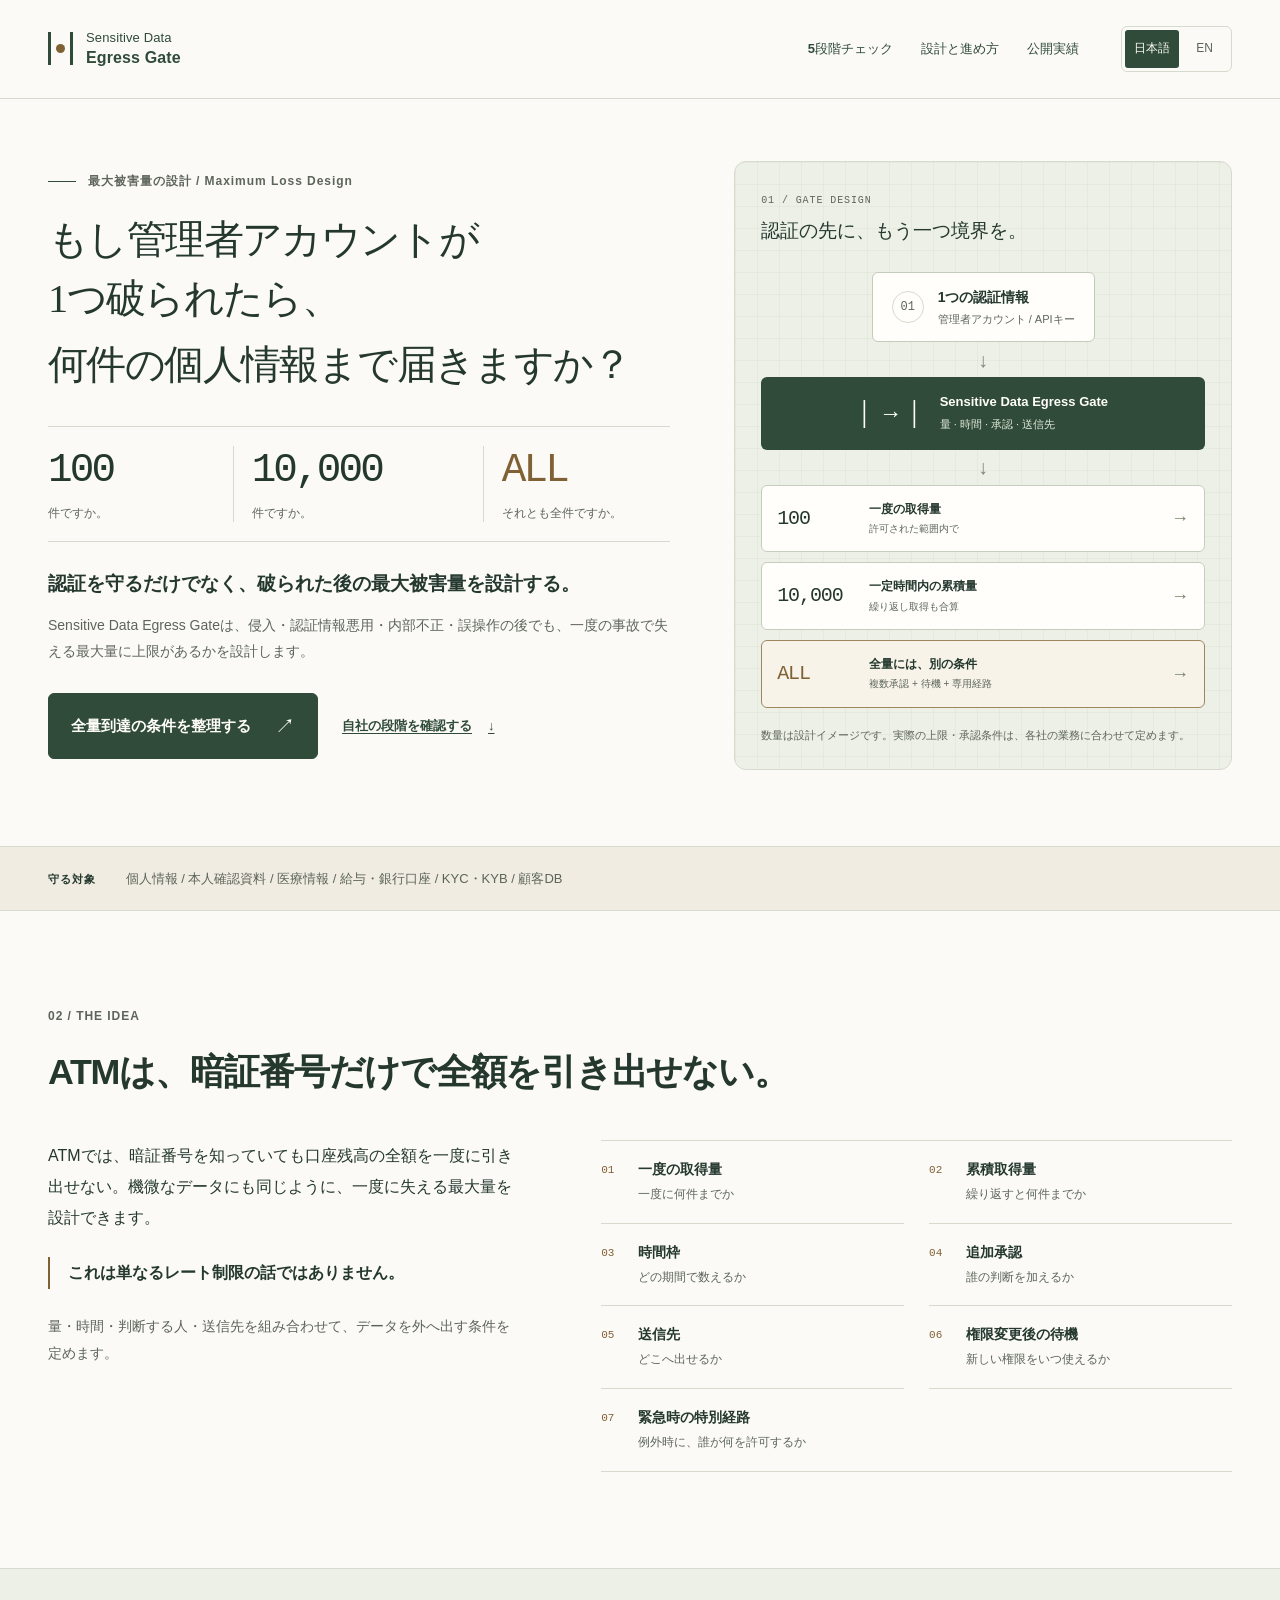
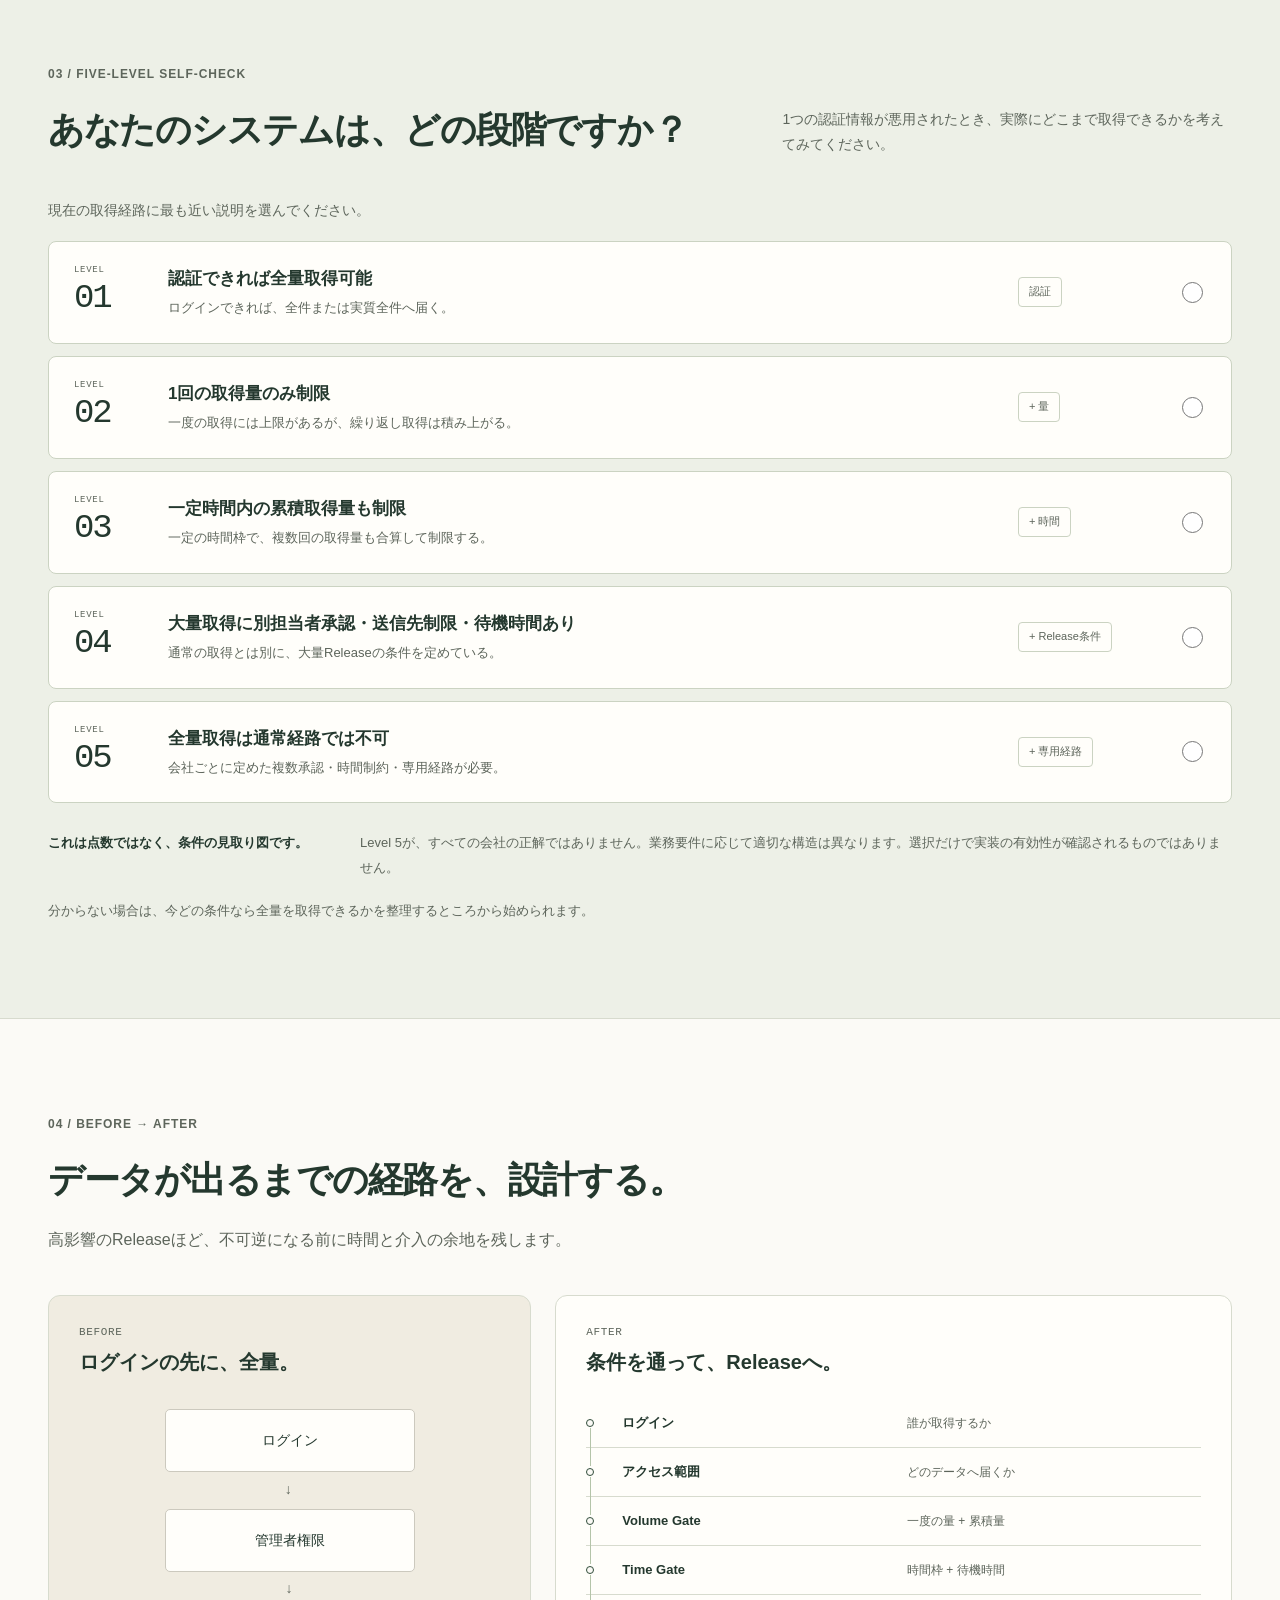
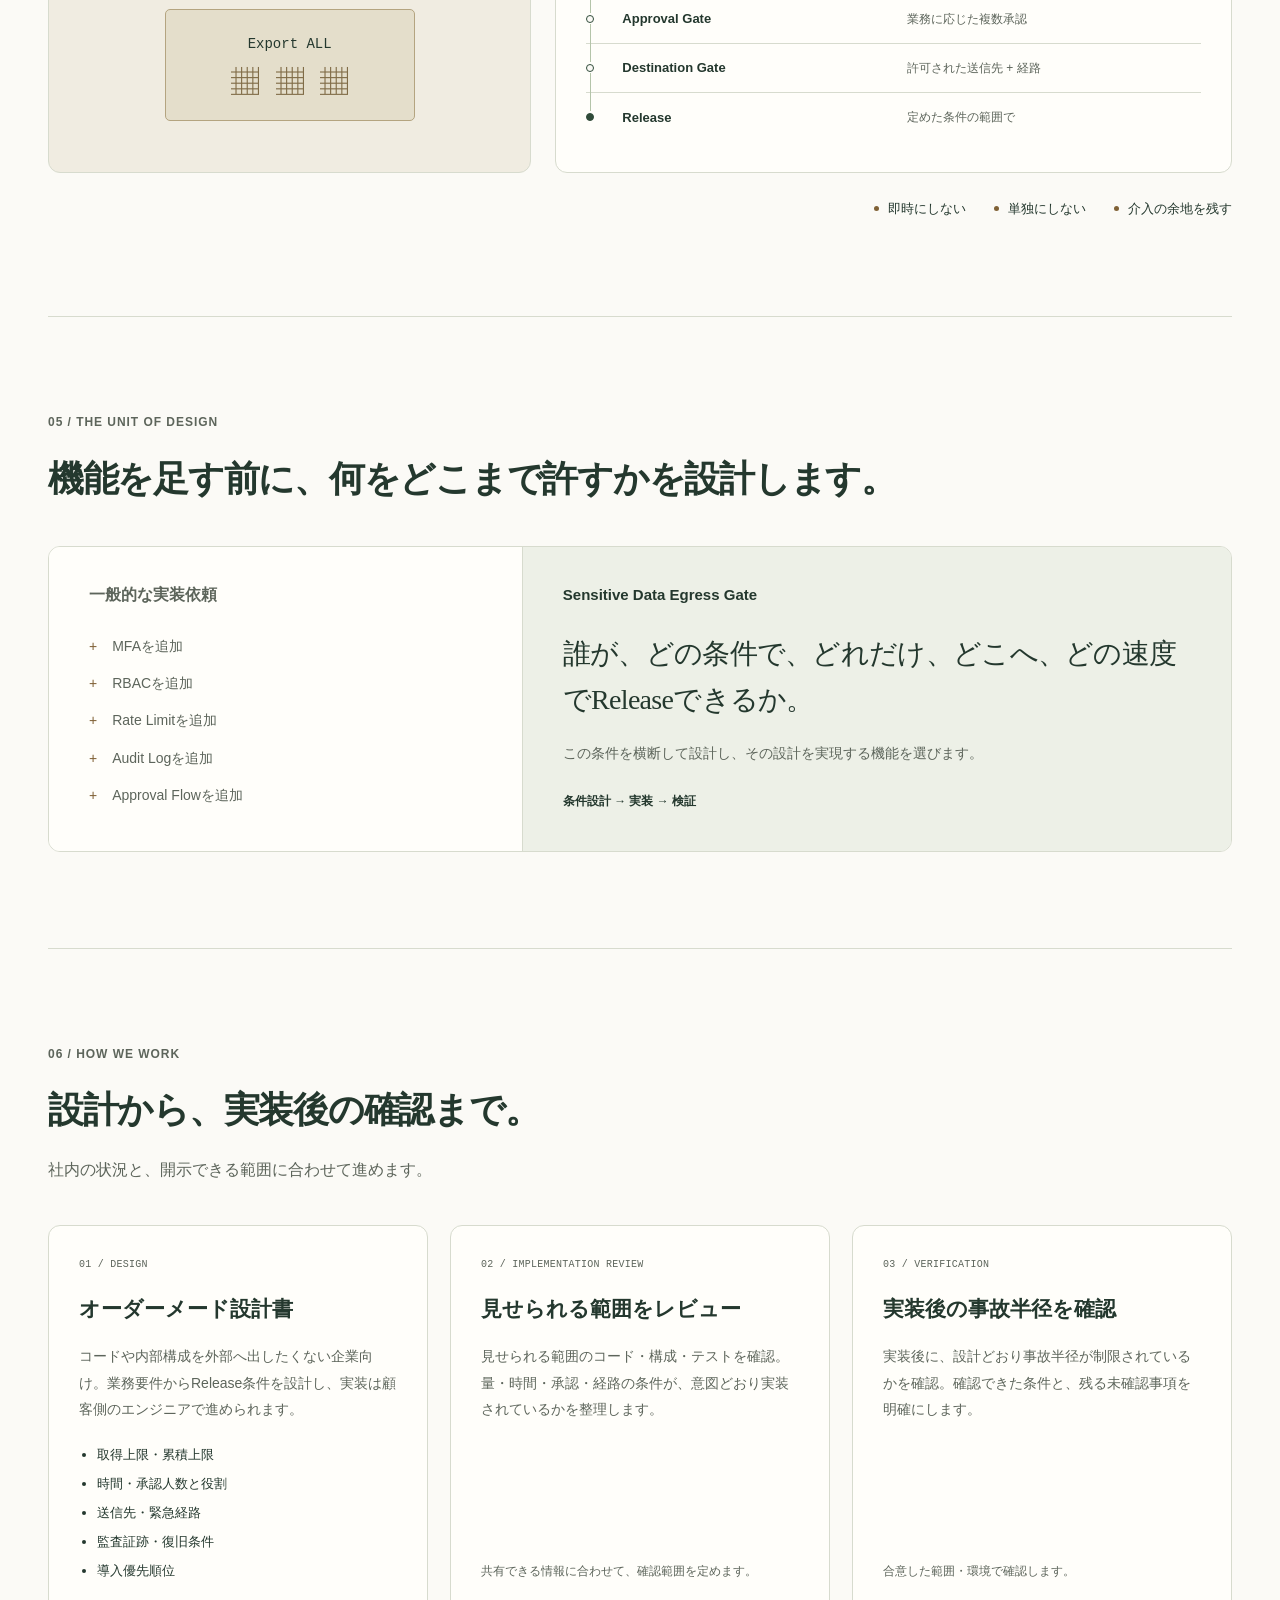
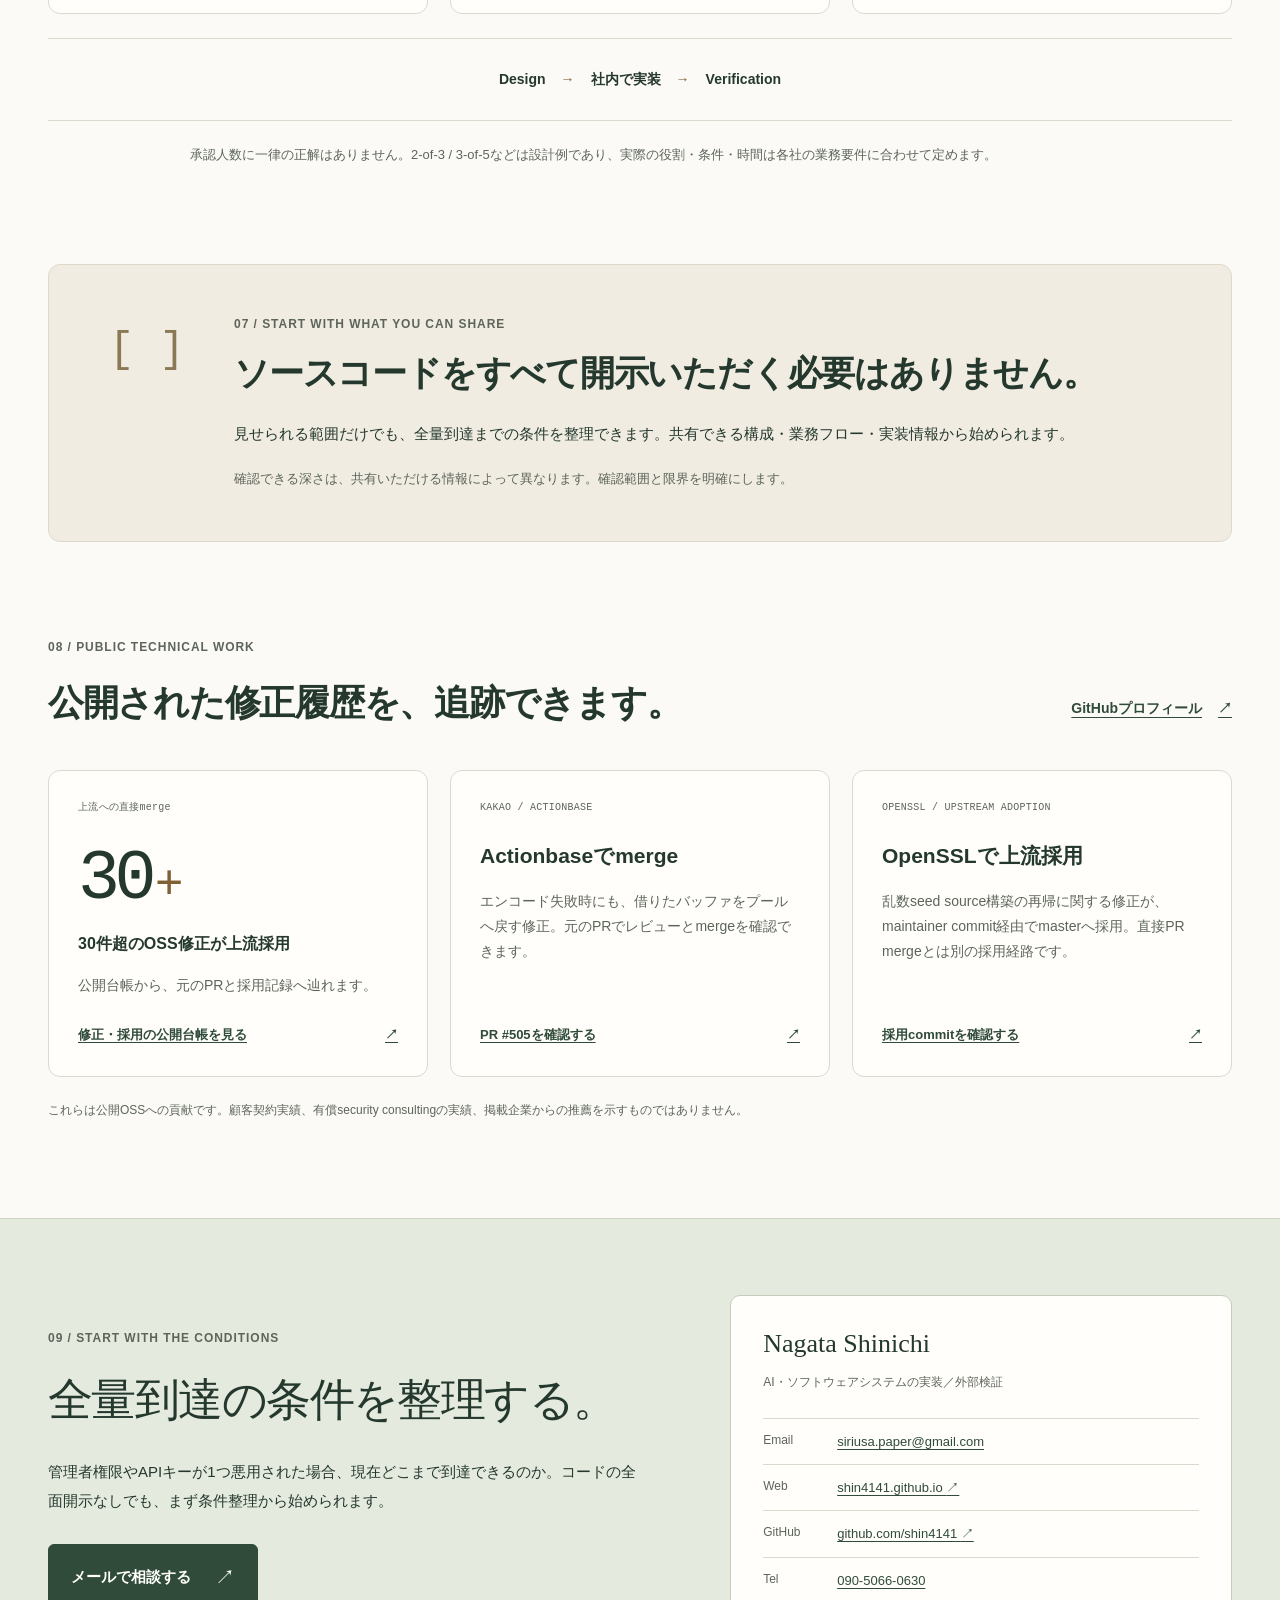
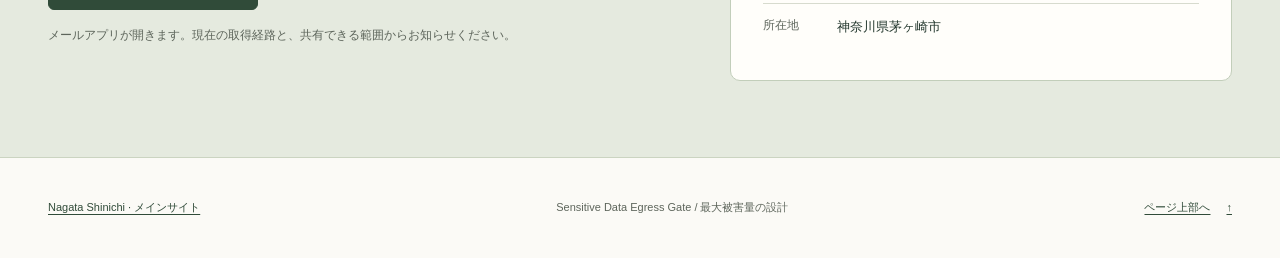
==== sensitive-data-egress-gate/index.html @ 32fc2880 "Add bilingual Sensitive Data Egress Gate page" ====
<!doctype html>
<html lang="ja">
<head>
  <meta charset="utf-8">
  <meta name="viewport" content="width=device-width, initial-scale=1">
  <meta name="color-scheme" content="light">
  <meta name="description" content="1つの認証情報が悪用されたとき、何件の機微データまで到達できるか。認証後の取得量・時間・承認・送信先を設計し、一度の事故で失える最大量を制限します。">
  <meta property="og:title" content="Sensitive Data Egress Gate｜最大被害量を設計する">
  <meta property="og:description" content="認証を守るだけでなく、破られた後の最大被害量を設計する。取得量・時間・承認・送信先から、全量到達の条件を整理します。">
  <meta property="og:type" content="website">
  <link rel="icon" href="data:,">
  <link rel="stylesheet" href="./styles.css">
  <script src="./app.js" defer></script>
  <title>Sensitive Data Egress Gate｜最大被害量を設計する</title>
</head>
<body>
  <a class="skip-link" href="#main" data-en="Skip to content">本文へ移動</a>
  <header class="site-header">
    <div class="container header-inner">
      <a class="brand" href="#main" aria-label="Sensitive Data Egress Gate">
        <span class="brand-mark" aria-hidden="true"><i></i><i></i><i></i></span>
        <span>Sensitive Data<br><strong>Egress Gate</strong></span>
      </a>
      <nav class="main-nav" aria-label="ページ内ナビゲーション" data-en-aria-label="On this page">
        <a href="#self-check" data-en="Self-check">5段階チェック</a>
        <a href="#design" data-en="Design">設計と進め方</a>
        <a href="#proof" data-en="Public work">公開実績</a>
      </nav>
      <div class="language-switch" role="group" aria-label="表示言語" data-en-aria-label="Page language" hidden>
        <button type="button" data-language="ja" lang="ja" aria-pressed="true">日本語</button>
        <button type="button" data-language="en" lang="en" aria-pressed="false">EN</button>
      </div>
    </div>
  </header>

  <main id="main">
    <section class="hero container" aria-labelledby="hero-title">
      <div class="hero-copy">
        <p class="eyebrow"><span class="small-rule" aria-hidden="true"></span><span data-en="MAXIMUM LOSS DESIGN">最大被害量の設計 / Maximum Loss Design</span></p>
        <h1 id="hero-title"><span><span data-en="If one administrator credential ">もし管理者アカウントが</span><span class="keep-phrase" data-en="were compromised,">1つ破られたら、</span></span><span class="hero-question"><span data-en="how much sensitive data ">何件の個人情報まで</span><span class="keep-phrase" data-en="could it reach?">届きますか？</span></span></h1>
        <div class="volume-question" role="group" aria-label="100件、1万件、それとも全件？" data-en-aria-label="100 records, 10,000, or effectively all of them?">
          <div><strong>100</strong><span data-en="records?">件ですか。</span></div>
          <div><strong>10,000</strong><span data-en="records?">件ですか。</span></div>
          <div class="all-volume"><strong>ALL</strong><span data-en="Effectively all?">それとも全件ですか。</span></div>
        </div>
        <p class="hero-value" data-en="Protect credentials. Design the maximum loss if access is abused.">認証を守るだけでなく、破られた後の最大被害量を設計する。</p>
        <p class="hero-description" data-en="Sensitive Data Egress Gate designs limits on how much sensitive data one incident can expose—even after intrusion, credential misuse, insider abuse, or an operational mistake.">Sensitive Data Egress Gateは、侵入・認証情報悪用・内部不正・誤操作の後でも、一度の事故で失える最大量に上限があるかを設計します。</p>
        <div class="hero-actions">
          <a class="button primary" href="#contact"><span data-en="Map full-data access conditions">全量到達の条件を整理する</span><span aria-hidden="true">↗</span></a>
          <a class="text-link" href="#self-check"><span data-en="Find your current level">自社の段階を確認する</span><span aria-hidden="true">↓</span></a>
        </div>
      </div>

      <figure class="gate-figure">
        <figcaption><span class="figure-index">01 / GATE DESIGN</span><strong data-en="A boundary beyond authentication.">認証の先に、もう一つ境界を。</strong></figcaption>
        <div class="diagram-source"><span class="node-icon" aria-hidden="true">01</span><div><strong data-en="One credential">1つの認証情報</strong><span data-en="Administrator / API key">管理者アカウント / APIキー</span></div></div>
        <div class="diagram-connector" aria-hidden="true"><span>↓</span></div>
        <div class="gate-node"><span class="gate-symbol" aria-hidden="true">│ → │</span><div><strong>Sensitive Data Egress Gate</strong><span data-en="Volume · Time · Approval · Destination">量 · 時間 · 承認 · 送信先</span></div></div>
        <div class="diagram-connector" aria-hidden="true"><span>↓</span></div>
        <ul class="release-routes">
          <li><span class="route-volume">100</span><div><strong data-en="Per request">一度の取得量</strong><span data-en="Within a defined access scope">許可された範囲内で</span></div><span class="route-mark" aria-hidden="true">→</span></li>
          <li><span class="route-volume">10,000</span><div><strong data-en="Over a time window">一定時間内の累積量</strong><span data-en="Repeated requests count, too">繰り返し取得も合算</span></div><span class="route-mark" aria-hidden="true">→</span></li>
          <li class="full-route"><span class="route-volume">ALL</span><div><strong data-en="Separate release conditions">全量には、別の条件</strong><span data-en="Additional approvals + delay + dedicated route">複数承認 + 待機 + 専用経路</span></div><span class="route-mark" aria-hidden="true">→</span></li>
        </ul>
        <p class="diagram-note" data-en="Illustrative volumes, not recommended thresholds. The conditions are designed around your operations.">数量は設計イメージです。実際の上限・承認条件は、各社の業務に合わせて定めます。</p>
      </figure>
    </section>

    <div class="scope-strip">
      <div class="container"><span class="scope-label" data-en="THE DATA AT STAKE">守る対象</span><p data-en="Personal information / ID documents / Medical records / Payroll / Bank details / KYC & KYB / Customer databases">個人情報 / 本人確認資料 / 医療情報 / 給与・銀行口座 / KYC・KYB / 顧客DB</p></div>
    </div>

    <section class="section container analogy-section" aria-labelledby="analogy-title">
      <div class="section-heading">
        <p class="eyebrow">02 / THE IDEA</p>
        <h2 id="analogy-title" data-en="An ATM puts a boundary beyond the PIN.">ATMは、暗証番号だけで全額を引き出せない。</h2>
      </div>
      <div class="analogy-grid">
        <div class="analogy-copy">
          <p data-en="Knowing the PIN does not mean an ATM will let you withdraw the entire account balance at once. Sensitive data can have a similar boundary: a designed limit on how much one incident can expose.">ATMでは、暗証番号を知っていても口座残高の全額を一度に引き出せない。機微なデータにも同じように、一度に失える最大量を設計できます。</p>
          <p class="keyline" data-en="This goes beyond rate limiting.">これは単なるレート制限の話ではありません。</p>
          <p class="muted" data-en="Volume, time, decision-makers, and destinations work together to define the conditions for release.">量・時間・判断する人・送信先を組み合わせて、データを外へ出す条件を定めます。</p>
        </div>
        <div class="design-variables">
          <div><span class="variable-number">01</span><strong data-en="Per-request volume">一度の取得量</strong><span data-en="How many at once?">一度に何件までか</span></div>
          <div><span class="variable-number">02</span><strong data-en="Cumulative volume">累積取得量</strong><span data-en="How many in total?">繰り返すと何件までか</span></div>
          <div><span class="variable-number">03</span><strong data-en="Time window">時間枠</strong><span data-en="Over what period?">どの期間で数えるか</span></div>
          <div><span class="variable-number">04</span><strong data-en="Additional approval">追加承認</strong><span data-en="Who else must agree?">誰の判断を加えるか</span></div>
          <div><span class="variable-number">05</span><strong data-en="Destination">送信先</strong><span data-en="Where may it go?">どこへ出せるか</span></div>
          <div><span class="variable-number">06</span><strong data-en="Privilege-change delay">権限変更後の待機</strong><span data-en="When may new rights be used?">新しい権限をいつ使えるか</span></div>
          <div class="emergency-variable"><span class="variable-number">07</span><strong data-en="Emergency path">緊急時の特別経路</strong><span data-en="What happens under exceptional conditions?">例外時に、誰が何を許可するか</span></div>
        </div>
      </div>
    </section>

    <section class="check-section" id="self-check" aria-labelledby="check-title">
      <div class="container section">
        <div class="section-heading check-heading">
          <div><p class="eyebrow">03 / FIVE-LEVEL SELF-CHECK</p><h2 id="check-title" data-en="Where does your system draw the line?">あなたのシステムは、どの段階ですか？</h2></div>
          <p data-en="Start with one question: what could a single abused credential actually reach?">1つの認証情報が悪用されたとき、実際にどこまで取得できるかを考えてみてください。</p>
        </div>
        <fieldset class="level-options">
          <legend data-en="Choose the description closest to your current extraction path.">現在の取得経路に最も近い説明を選んでください。</legend>
          <label class="level-card">
            <span class="level-number"><span>LEVEL</span><strong>01</strong></span>
            <span class="level-content"><strong data-en="Authentication grants full or near-full access">認証できれば全量取得可能</strong><span data-en="A successful login is enough to reach all, or effectively all, sensitive records.">ログインできれば、全件または実質全件へ届く。</span></span>
            <span class="level-boundary" data-en="Authentication">認証</span>
            <input type="radio" name="egress-level" value="1">
          </label>
          <label class="level-card">
            <span class="level-number"><span>LEVEL</span><strong>02</strong></span>
            <span class="level-content"><strong data-en="Per-request volume is limited">1回の取得量のみ制限</strong><span data-en="Each request has a cap, but repeated requests can still accumulate.">一度の取得には上限があるが、繰り返し取得は積み上がる。</span></span>
            <span class="level-boundary" data-en="+ Volume">+ 量</span>
            <input type="radio" name="egress-level" value="2">
          </label>
          <label class="level-card">
            <span class="level-number"><span>LEVEL</span><strong>03</strong></span>
            <span class="level-content"><strong data-en="Cumulative extraction is limited over time">一定時間内の累積取得量も制限</strong><span data-en="Repeated extraction is counted against a total limit over a defined time window.">一定の時間枠で、複数回の取得量も合算して制限する。</span></span>
            <span class="level-boundary" data-en="+ Time">+ 時間</span>
            <input type="radio" name="egress-level" value="3">
          </label>
          <label class="level-card">
            <span class="level-number"><span>LEVEL</span><strong>04</strong></span>
            <span class="level-content"><strong data-en="Large exports require additional approval, destination controls, or delay">大量取得に別担当者承認・送信先制限・待機時間あり</strong><span data-en="High-volume release has extra conditions beyond ordinary access.">通常の取得とは別に、大量Releaseの条件を定めている。</span></span>
            <span class="level-boundary" data-en="+ Release conditions">+ Release条件</span>
            <input type="radio" name="egress-level" value="4">
          </label>
          <label class="level-card">
            <span class="level-number"><span>LEVEL</span><strong>05</strong></span>
            <span class="level-content"><strong data-en="Full extraction is unavailable through the normal path">全量取得は通常経路では不可</strong><span data-en="Full extraction requires organization-specific multi-party approval, time constraints, and a dedicated route.">会社ごとに定めた複数承認・時間制約・専用経路が必要。</span></span>
            <span class="level-boundary" data-en="+ Dedicated route">+ 専用経路</span>
            <input type="radio" name="egress-level" value="5">
          </label>
        </fieldset>
        <aside class="check-result" id="check-result" aria-live="polite" aria-atomic="true" hidden>
          <div><p class="eyebrow" id="result-level"></p><h3 id="result-title"></h3><p id="result-question"></p></div>
          <a class="text-link" href="#contact"><span data-en="Discuss these conditions">この条件を相談する</span><span aria-hidden="true">↗</span></a>
        </aside>
        <p class="check-note"><strong data-en="A map of conditions, not a score.">これは点数ではなく、条件の見取り図です。</strong><span data-en="Level 5 is not the right answer for every organization. The appropriate structure depends on your operations. Selection alone does not verify your actual controls.">Level 5が、すべての会社の正解ではありません。業務要件に応じて適切な構造は異なります。選択だけで実装の有効性が確認されるものではありません。</span></p>
        <p class="muted uncertainty-note" data-en="Not sure? Start by documenting the conditions under which full extraction is currently possible.">分からない場合は、今どの条件なら全量を取得できるかを整理するところから始められます。</p>
        <noscript><p class="muted">JavaScriptが無効でも、5段階の説明と相談先はご覧いただけます。</p></noscript>
      </div>
    </section>

    <section class="section container" aria-labelledby="before-after-title">
      <div class="section-heading"><p class="eyebrow">04 / BEFORE → AFTER</p><h2 id="before-after-title" data-en="Design the path before data leaves.">データが出るまでの経路を、設計する。</h2><p data-en="Leave time and room to intervene before a high-impact release becomes irreversible.">高影響のReleaseほど、不可逆になる前に時間と介入の余地を残します。</p></div>
      <div class="flow-comparison">
        <figure class="flow-before"><figcaption><span>BEFORE</span><strong data-en="One login. All the data.">ログインの先に、全量。</strong></figcaption>
          <ol class="before-steps"><li><span data-en="Login">ログイン</span></li><li><span data-en="Admin privilege">管理者権限</span></li><li class="export-all"><span>Export ALL</span><span class="all-blocks" aria-hidden="true">▦ ▦ ▦</span></li></ol>
        </figure>
        <figure class="flow-after"><figcaption><span>AFTER</span><strong data-en="Release through defined gates.">条件を通って、Releaseへ。</strong></figcaption>
          <ol class="after-steps"><li><span class="flow-dot" aria-hidden="true"></span><strong data-en="Login">ログイン</strong><span data-en="Who is requesting access?">誰が取得するか</span></li><li><span class="flow-dot" aria-hidden="true"></span><strong data-en="Access scope">アクセス範囲</strong><span data-en="Which data may be reached?">どのデータへ届くか</span></li><li><span class="flow-dot" aria-hidden="true"></span><strong>Volume Gate</strong><span data-en="Per-request + cumulative volume">一度の量 + 累積量</span></li><li><span class="flow-dot" aria-hidden="true"></span><strong>Time Gate</strong><span data-en="Time windows + delays">時間枠 + 待機時間</span></li><li><span class="flow-dot" aria-hidden="true"></span><strong>Approval Gate</strong><span data-en="Organization-specific approval">業務に応じた複数承認</span></li><li><span class="flow-dot" aria-hidden="true"></span><strong>Destination Gate</strong><span data-en="Approved destinations + routes">許可された送信先 + 経路</span></li><li class="release-step"><span class="flow-dot" aria-hidden="true"></span><strong>Release</strong><span data-en="Only within the defined conditions">定めた条件の範囲で</span></li></ol>
        </figure>
      </div>
      <div class="intervention-principles"><span data-en="Time before release">即時にしない</span><span data-en="More than one decision-maker">単独にしない</span><span data-en="Room to intervene">介入の余地を残す</span></div>
    </section>

    <section class="section container difference-section" aria-labelledby="difference-title">
      <div class="section-heading"><p class="eyebrow">05 / THE UNIT OF DESIGN</p><h2 id="difference-title" data-en="Before adding controls, define what may leave.">機能を足す前に、何をどこまで許すかを設計します。</h2></div>
      <div class="difference-grid">
        <div class="feature-request"><h3 data-en="A request for individual features">一般的な実装依頼</h3><ul><li data-en="Add MFA">MFAを追加</li><li data-en="Add RBAC">RBACを追加</li><li data-en="Add rate limits">Rate Limitを追加</li><li data-en="Add audit logs">Audit Logを追加</li><li data-en="Add an approval flow">Approval Flowを追加</li></ul></div>
        <div class="cross-cutting-design"><h3>Sensitive Data Egress Gate</h3><p class="design-statement" data-en="Who may release what, how much, under which conditions, to where, and how quickly?">誰が、どの条件で、どれだけ、どこへ、どの速度でReleaseできるか。</p><p data-en="Design these conditions together, then choose the controls that implement them.">この条件を横断して設計し、その設計を実現する機能を選びます。</p><span class="design-tag" data-en="Conditions → Controls → Verification">条件設計 → 実装 → 検証</span></div>
      </div>
    </section>

    <section class="section container" id="design" aria-labelledby="engagement-title">
      <div class="section-heading"><p class="eyebrow">06 / HOW WE WORK</p><h2 id="engagement-title" data-en="Design. Review. Verify.">設計から、実装後の確認まで。</h2><p data-en="Start at the point that fits your team and the information you can share.">社内の状況と、開示できる範囲に合わせて進めます。</p></div>
      <div class="engagement-grid">
        <article class="engagement-card"><span class="card-index">01 / DESIGN</span><h3 data-en="A design for your operations">オーダーメード設計書</h3><p data-en="For organizations that prefer to keep code and internal systems in-house. Define release conditions from your business requirements; your own engineers can implement them.">コードや内部構成を外部へ出したくない企業向け。業務要件からRelease条件を設計し、実装は顧客側のエンジニアで進められます。</p><ul><li data-en="Per-request and cumulative limits">取得上限・累積上限</li><li data-en="Time constraints and approval roles">時間・承認人数と役割</li><li data-en="Destinations and emergency routes">送信先・緊急経路</li><li data-en="Audit trails and recovery conditions">監査証跡・復旧条件</li><li data-en="Implementation priorities">導入優先順位</li></ul></article>
        <article class="engagement-card"><span class="card-index">02 / IMPLEMENTATION REVIEW</span><h3 data-en="Review what you can share">見せられる範囲をレビュー</h3><p data-en="Review the code, architecture, and tests you are able to share. Compare the implementation with the intended volume, time, approval, and routing boundaries.">見せられる範囲のコード・構成・テストを確認。量・時間・承認・経路の条件が、意図どおり実装されているかを整理します。</p><p class="card-footnote" data-en="Review scope is agreed around the material available.">共有できる情報に合わせて、確認範囲を定めます。</p></article>
        <article class="engagement-card"><span class="card-index">03 / VERIFICATION</span><h3 data-en="Check the implemented limits">実装後の事故半径を確認</h3><p data-en="After implementation, check whether the agreed conditions limit the blast radius as designed. Make verified conditions and remaining unknowns explicit.">実装後に、設計どおり事故半径が制限されているかを確認。確認できた条件と、残る未確認事項を明確にします。</p><p class="card-footnote" data-en="Verification is bounded by the agreed scope and environment.">合意した範囲・環境で確認します。</p></article>
      </div>
      <ol class="engagement-path" aria-label="進め方の例" data-en-aria-label="An example engagement path"><li>Design</li><li data-en="Internal Implementation">社内で実装</li><li>Verification</li></ol>
      <p class="approval-note" data-en="There is no universal approval count. A 2-of-3 or 3-of-5 rule may be appropriate in some workflows; the actual roles, thresholds, and timing are designed for your organization.">承認人数に一律の正解はありません。2-of-3 / 3-of-5などは設計例であり、実際の役割・条件・時間は各社の業務要件に合わせて定めます。</p>
    </section>

    <section class="disclosure-section container" aria-labelledby="disclosure-title">
      <div class="disclosure-marker" aria-hidden="true">[ ]</div>
      <div><p class="eyebrow">07 / START WITH WHAT YOU CAN SHARE</p><h2 id="disclosure-title" data-en="You do not need to disclose your entire source code.">ソースコードをすべて開示いただく必要はありません。</h2><p data-en="We can map the conditions for full-data access using only the architecture, workflow, and implementation details your organization is able to share.">見せられる範囲だけでも、全量到達までの条件を整理できます。共有できる構成・業務フロー・実装情報から始められます。</p><p class="muted" data-en="The depth of verification depends on the information available. We make the limits of any review explicit.">確認できる深さは、共有いただける情報によって異なります。確認範囲と限界を明確にします。</p></div>
    </section>

    <section class="section container proof-section" id="proof" aria-labelledby="proof-title">
      <div class="section-heading proof-heading"><div><p class="eyebrow">08 / PUBLIC TECHNICAL WORK</p><h2 id="proof-title" data-en="A public trail of technical work.">公開された修正履歴を、追跡できます。</h2></div><a class="text-link" href="https://github.com/shin4141"><span data-en="GitHub profile">GitHubプロフィール</span><span aria-hidden="true">↗</span></a></div>
      <div class="proof-grid">
        <article class="proof-card portfolio-proof"><span class="proof-type" data-en="DIRECT UPSTREAM MERGES">上流への直接merge</span><strong class="proof-number">30<span>+</span></strong><h3 data-en="OSS fixes accepted upstream">30件超のOSS修正が上流採用</h3><p data-en="The public portfolio links to the original pull requests and their adoption records.">公開台帳から、元のPRと採用記録へ辿れます。</p><a href="https://github.com/shin4141/shin4141/blob/main/MERGE_PORTFOLIO.md"><span data-en="View the contribution ledger">修正・採用の公開台帳を見る</span><span aria-hidden="true">↗</span></a></article>
        <article class="proof-card"><span class="proof-type">KAKAO / ACTIONBASE</span><h3 data-en="Merged into Actionbase">Actionbaseでmerge</h3><p data-en="A fix to return a pooled encoding buffer even when encoding fails. The original PR records the review and merge.">エンコード失敗時にも、借りたバッファをプールへ戻す修正。元のPRでレビューとmergeを確認できます。</p><a href="https://github.com/kakao/actionbase/pull/505"><span data-en="View PR #505">PR #505を確認する</span><span aria-hidden="true">↗</span></a></article>
        <article class="proof-card"><span class="proof-type">OPENSSL / UPSTREAM ADOPTION</span><h3 data-en="Adopted into OpenSSL master">OpenSSLで上流採用</h3><p data-en="A repair for recursive random-seed source construction was adopted via a maintainer commit. This is a separate adoption route from a direct PR merge.">乱数seed source構築の再帰に関する修正が、maintainer commit経由でmasterへ採用。直接PR mergeとは別の採用経路です。</p><a href="https://github.com/openssl/openssl/commit/aeeca5a9e07166183fe323f336c9177a9b524c78"><span data-en="View the adoption commit">採用commitを確認する</span><span aria-hidden="true">↗</span></a></article>
      </div>
      <p class="proof-note" data-en="These are public OSS contributions. They are not client engagements, a record of paid security consulting, or endorsements by the organizations named.">これらは公開OSSへの貢献です。顧客契約実績、有償security consultingの実績、掲載企業からの推薦を示すものではありません。</p>
    </section>

    <section class="contact-section" id="contact" aria-labelledby="contact-title">
      <div class="container contact-grid">
        <div><p class="eyebrow">09 / START WITH THE CONDITIONS</p><h2 id="contact-title" data-en="Map the conditions for full-data access.">全量到達の条件を整理する。</h2><p class="contact-lead" data-en="If one administrator credential or API key were misused, how far could it reach today? Start by mapping the conditions, without disclosing your entire codebase.">管理者権限やAPIキーが1つ悪用された場合、現在どこまで到達できるのか。コードの全面開示なしでも、まず条件整理から始められます。</p><a class="button primary" data-contact-email href="mailto:siriusa.paper@gmail.com?subject=Sensitive%20Data%20Egress%20Gate%20%E3%81%AE%E7%9B%B8%E8%AB%87"><span data-en="Discuss by email">メールで相談する</span><span aria-hidden="true">↗</span></a><p class="contact-hint" data-en="Opens your email app. A short description of the workflow and what you can share is enough to start.">メールアプリが開きます。現在の取得経路と、共有できる範囲からお知らせください。</p></div>
        <address class="contact-card"><span class="contact-name">Nagata Shinichi</span><p class="contact-role" data-en="AI & Software Systems Implementation / Independent Verification">AI・ソフトウェアシステムの実装／外部検証</p><dl><div><dt>Email</dt><dd><a href="mailto:siriusa.paper@gmail.com">siriusa.paper@gmail.com</a></dd></div><div><dt>Web</dt><dd><a href="https://shin4141.github.io/">shin4141.github.io <span aria-hidden="true">↗</span></a></dd></div><div><dt>GitHub</dt><dd><a href="https://github.com/shin4141">github.com/shin4141 <span aria-hidden="true">↗</span></a></dd></div><div><dt>Tel</dt><dd><a href="tel:+819050660630">090-5066-0630</a></dd></div><div><dt data-en="Based in">所在地</dt><dd data-en="Chigasaki, Kanagawa, Japan">神奈川県茅ヶ崎市</dd></div></dl></address>
      </div>
    </section>
  </main>
  <footer class="site-footer container"><a href="https://shin4141.github.io/" data-en="Nagata Shinichi · Main website">Nagata Shinichi · メインサイト</a><p data-en="Sensitive Data Egress Gate / Maximum Loss Design">Sensitive Data Egress Gate / 最大被害量の設計</p><a href="#main" class="back-to-top"><span data-en="Back to top">ページ上部へ</span><span aria-hidden="true">↑</span></a></footer>
  <p id="language-status" class="sr-only" aria-live="polite" aria-atomic="true"></p>
</body>
</html>
---- sensitive-data-egress-gate/styles.css ----
:root {
  --paper: #fbfaf6;
  --surface: #fffefa;
  --ink: #24382e;
  --muted: #5d655b;
  --green: #304b39;
  --pale: #edf0e7;
  --sage: #dce4d4;
  --line: #d7dbce;
  --accent: #806136;
  --sand: #f0ece1;
  --radius: 12px;
  --mono: ui-monospace, SFMono-Regular, Consolas, "Liberation Mono", monospace;
}

* { box-sizing: border-box; }
html { color-scheme: light; scroll-padding-top: 24px; }
body { margin: 0; background: var(--paper); color: var(--ink); font-family: -apple-system, BlinkMacSystemFont, "Hiragino Sans", "Hiragino Kaku Gothic ProN", "Yu Gothic", Meiryo, sans-serif; font-size: 16px; line-height: 1.8; -webkit-font-smoothing: antialiased; }
[hidden] { display: none !important; }
a { color: var(--green); text-underline-offset: .25em; text-decoration-thickness: 1px; }
a:hover { text-decoration-thickness: 2px; }
button, input { font: inherit; }
button { cursor: pointer; }
a, button, input { -webkit-tap-highlight-color: transparent; }
:focus-visible { outline: 3px solid var(--accent); outline-offset: 5px; }
p, h1, h2, h3, figure { margin: 0; }
h1, h2, h3 { font-weight: 600; }
h2 { font-size: clamp(27px, 2.8vw, 38px); line-height: 1.5; letter-spacing: -.035em; text-wrap: pretty; }
h3 { font-size: 20px; line-height: 1.55; }
ul, ol { margin: 0; }
input[type="radio"] { accent-color: var(--green); }
.container { width: min(1248px, calc(100% - 96px)); margin-inline: auto; }
.section { padding-block: 96px; }
.eyebrow { display: flex; align-items: center; gap: 12px; margin-bottom: 20px; color: var(--muted); font-size: 12px; font-weight: 650; line-height: 1.6; letter-spacing: .08em; }
.small-rule { width: 28px; height: 1px; background: var(--green); flex-shrink: 0; }
.section-heading { max-width: 870px; margin-bottom: 40px; }
.section-heading > p:last-child:not(.eyebrow) { margin-top: 18px; color: var(--muted); max-width: 740px; }
.muted { color: var(--muted); }
.text-link { display: inline-flex; align-items: center; justify-content: space-between; gap: 16px; min-height: 44px; font-size: 14px; font-weight: 600; }
.button { display: inline-flex; justify-content: center; align-items: center; gap: 24px; padding: 16px 22px; min-height: 54px; border-radius: 6px; font-size: 15px; font-weight: 600; text-decoration: none; line-height: 1.6; }
.button.primary { background: var(--green); color: #fffefa; border: 1px solid var(--green); }
.button.primary:hover { background: #233d2c; }
.button > span[aria-hidden] { font-size: 20px; font-weight: 400; }
.skip-link { position: fixed; top: 12px; left: 12px; transform: translateY(-160%); clip-path: inset(50%); z-index: 10; background: var(--surface); padding: 12px 20px; border: 1px solid var(--green); }
.skip-link:focus { transform: translateY(0); clip-path: none; }
.sr-only { position: absolute; width: 1px; height: 1px; padding: 0; margin: -1px; overflow: hidden; clip-path: inset(50%); white-space: nowrap; border: 0; }

.site-header { border-bottom: 1px solid var(--line); }
.header-inner { display: grid; grid-template-columns: 1fr auto auto; align-items: center; gap: 42px; min-height: 98px; }
.brand { display: inline-flex; align-items: center; gap: 13px; width: fit-content; font-size: 13px; line-height: 1.35; letter-spacing: .01em; text-decoration: none; }
.brand strong { font-weight: 700; font-size: 16px; }
.brand-mark { display: flex; align-items: center; gap: 5px; height: 33px; }
.brand-mark i { width: 3px; height: 33px; display: block; background: var(--green); }
.brand-mark i:nth-child(2) { width: 9px; height: 9px; background: var(--accent); border-radius: 50%; }
.main-nav { display: flex; align-items: center; gap: 28px; }
.main-nav a { display: flex; align-items: center; min-height: 44px; text-decoration: none; font-size: 13px; font-weight: 550; }
.main-nav a:hover { text-decoration: underline; }
.language-switch { display: flex; padding: 3px; gap: 2px; border: 1px solid var(--line); border-radius: 6px; }
.language-switch button { border: 0; border-radius: 3px; background: transparent; color: var(--muted); min-width: 47px; min-height: 38px; padding: 4px 9px; font-size: 12px; }
.language-switch button[aria-pressed="true"] { color: var(--surface); background: var(--green); }

.hero { display: grid; grid-template-columns: minmax(0, 1.25fr) minmax(0, 1fr); gap: 64px; align-items: center; padding-block: 62px 76px; }
.hero h1 { font-family: ui-serif, "Yu Mincho", "Hiragino Mincho ProN", Georgia, serif; font-size: clamp(32px, 3.15vw, 46px); font-weight: 500; line-height: 1.45; letter-spacing: -.04em; text-wrap: pretty; }
.hero h1 > span { display: block; }
.keep-phrase { display: inline-block; }
.hero-question { margin-top: 8px; }
.volume-question { display: grid; grid-template-columns: .9fr 1.25fr 1fr; gap: 16px; margin-block: 32px 26px; padding-block: 19px; border-block: 1px solid var(--line); }
.volume-question > div { display: flex; flex-direction: column; line-height: 1.5; }
.volume-question > div + div { border-left: 1px solid var(--line); padding-left: 18px; }
.volume-question strong { font-family: var(--mono); font-size: clamp(31px, 3.2vw, 46px); font-weight: 500; line-height: 1.2; letter-spacing: -.07em; }
.volume-question span { color: var(--muted); font-size: 12px; margin-top: 8px; }
.all-volume strong { color: var(--accent); }
.hero-value { font-size: 19px; font-weight: 600; line-height: 1.65; text-wrap: pretty; }
.hero-description { margin-top: 14px; color: var(--muted); font-size: 14px; line-height: 1.85; }
.hero-actions { display: flex; flex-wrap: wrap; align-items: center; gap: 18px 24px; margin-top: 28px; }
.hero-actions .text-link { font-size: 13px; }

.gate-figure { position: relative; border: 1px solid var(--line); border-radius: var(--radius); padding: 30px 26px 24px; background-color: var(--pale); background-image: linear-gradient(to right, rgba(82, 106, 75, .05) 1px, transparent 1px), linear-gradient(to bottom, rgba(82, 106, 75, .05) 1px, transparent 1px); background-size: 22px 22px; }
.gate-figure figcaption { display: flex; flex-direction: column; gap: 7px; margin-bottom: 26px; }
.figure-index { font-family: var(--mono); color: var(--muted); font-size: 10px; letter-spacing: .09em; }
.gate-figure figcaption strong { font-size: 19px; font-weight: 550; line-height: 1.5; }
.diagram-source { display: flex; gap: 14px; align-items: center; width: fit-content; margin-inline: auto; padding: 12px 19px; border: 1px solid #c3cbbb; border-radius: 6px; background: var(--surface); }
.diagram-source strong { display: block; font-size: 14px; }
.diagram-source div > span { display: block; color: var(--muted); font-size: 11px; }
.node-icon { display: grid; place-items: center; width: 32px; height: 32px; border: 1px solid var(--line); color: var(--muted); border-radius: 50%; font: 12px var(--mono); }
.diagram-connector { display: grid; place-items: center; height: 35px; font-size: 20px; line-height: 1; color: #7a8970; }
.gate-node { display: flex; align-items: center; justify-content: center; gap: 17px; padding: 15px 12px; background: var(--green); color: var(--surface); border-radius: 6px; }
.gate-symbol { white-space: nowrap; font-size: 23px; font-weight: 300; }
.gate-node strong { display: block; font-size: 13px; line-height: 1.5; font-weight: 600; }
.gate-node div > span { display: block; font-size: 11px; color: #e2eadb; margin-top: 3px; }
.release-routes { padding: 0; list-style: none; display: grid; gap: 10px; }
.release-routes li { display: flex; align-items: center; gap: 13px; padding: 14px 15px; background: var(--surface); border: 1px solid #c5cebd; border-radius: 6px; }
.route-volume { font-family: var(--mono); font-size: 20px; letter-spacing: -.055em; width: 79px; flex-shrink: 0; }
.release-routes li > div { min-width: 0; flex: 1; }
.release-routes strong { display: block; font-size: 12px; line-height: 1.6; }
.release-routes div > span { display: block; color: var(--muted); font-size: 10px; line-height: 1.65; margin-top: 2px; }
.route-mark { color: #76826b; font-size: 18px; }
.release-routes .full-route { border-color: #9d875e; background: #f7f3e9; }
.full-route .route-volume { color: #806136; }
.diagram-note { font-size: 11px; color: var(--muted); line-height: 1.7; margin-top: 18px; }

.scope-strip { border-block: 1px solid var(--line); background: var(--sand); }
.scope-strip > div { display: flex; align-items: baseline; gap: 30px; padding-block: 20px; }
.scope-label { flex-shrink: 0; font-size: 11px; letter-spacing: .08em; font-weight: 650; }
.scope-strip p { font-size: 13px; color: var(--muted); }
.analogy-grid { display: grid; grid-template-columns: .9fr 1.2fr; gap: 80px; }
.analogy-copy { max-width: 500px; }
.analogy-copy p { line-height: 1.95; }
.analogy-copy p + p { margin-top: 24px; }
.keyline { padding-left: 18px; border-left: 2px solid var(--accent); font-weight: 600; }
.analogy-copy .muted { font-size: 14px; }
.design-variables { display: grid; grid-template-columns: 1fr 1fr; gap: 0 25px; border-top: 1px solid var(--line); }
.design-variables > div { padding-block: 17px; display: grid; grid-template-columns: 27px 1fr; column-gap: 10px; border-bottom: 1px solid var(--line); align-content: start; }
.variable-number { font: 11px var(--mono); color: var(--accent); padding-top: 6px; }
.design-variables strong { font-size: 14px; line-height: 1.65; font-weight: 600; }
.design-variables div > span:last-child { grid-column: 2; font-size: 12px; color: var(--muted); margin-top: 3px; }
.design-variables .emergency-variable { grid-column: 1 / -1; }

.check-section { background: var(--pale); border-block: 1px solid var(--line); }
.check-heading { display: grid; grid-template-columns: 1.5fr 1fr; gap: 60px; max-width: none; align-items: end; }
.check-heading > p { font-size: 14px; }
.level-options { min-width: 0; margin: 0; padding: 0; border: 0; }
.level-options legend { padding: 0 0 18px; font-size: 14px; color: var(--muted); }
.level-card { display: grid; grid-template-columns: 70px minmax(0, 1fr) 140px 24px; align-items: center; column-gap: 24px; background: var(--surface); border: 1px solid #cbd3c2; border-radius: 8px; padding: 23px 25px; cursor: pointer; }
.level-card + .level-card { margin-top: 12px; }
.level-card:hover { border-color: var(--green); }
.level-card:has(input:checked) { background: #e4eadb; border-color: var(--green); box-shadow: inset 4px 0 0 var(--green); }
.level-card:has(input:focus-visible) { outline: 3px solid var(--accent); outline-offset: 3px; }
.level-number { display: flex; flex-direction: column; align-items: flex-start; }
.level-number span { font: 9px var(--mono); letter-spacing: .08em; color: var(--muted); }
.level-number strong { font: 34px / 1.2 var(--mono); font-weight: 400; letter-spacing: -.06em; margin-top: 3px; }
.level-content { display: flex; flex-direction: column; gap: 5px; }
.level-content > strong { font-size: 17px; line-height: 1.6; font-weight: 600; }
.level-content > span { color: var(--muted); font-size: 13px; line-height: 1.75; }
.level-boundary { width: fit-content; font-size: 11px; padding: 4px 10px; border: 1px solid #cbd3c2; border-radius: 4px; color: var(--muted); }
.level-card input { margin: 0; width: 21px; height: 21px; cursor: pointer; }
.check-result { display: flex; justify-content: space-between; align-items: center; gap: 40px; margin-top: 24px; padding: 26px 30px; border: 1px solid var(--green); border-radius: 8px; background: var(--surface); }
.check-result .eyebrow { margin-bottom: 7px; }
.check-result h3 { font-size: 19px; }
.check-result p:not(.eyebrow) { margin-top: 10px; font-size: 14px; }
.check-result .text-link { flex-shrink: 0; }
.check-note { display: grid; grid-template-columns: 280px 1fr; gap: 32px; font-size: 13px; line-height: 1.9; margin-top: 28px; }
.check-note strong { font-weight: 600; }
.check-note > span { color: var(--muted); }
.uncertainty-note { margin-top: 18px; font-size: 13px; }

.flow-comparison { display: grid; grid-template-columns: 1fr 1.4fr; gap: 24px; }
.flow-comparison figure { border: 1px solid var(--line); border-radius: var(--radius); padding: 30px; }
.flow-comparison figcaption { display: flex; flex-direction: column; gap: 9px; }
.flow-comparison figcaption > span { font: 11px var(--mono); letter-spacing: .06em; color: var(--muted); }
.flow-comparison figcaption strong { font-size: 20px; line-height: 1.5; }
.flow-before { background: var(--sand); }
.before-steps { display: flex; flex-direction: column; justify-content: center; gap: 37px; list-style: none; padding: 32px 0 12px; max-width: 250px; margin: 0 auto; }
.before-steps li { position: relative; display: flex; align-items: center; justify-content: center; gap: 12px; padding: 18px; background: var(--surface); border: 1px solid #ccc9be; border-radius: 5px; font-size: 14px; }
.before-steps li + li::before { content: "↓"; position: absolute; left: calc(50% - 5px); top: -33px; color: var(--muted); }
.before-steps .export-all { font-family: var(--mono); background: #e4decb; border-color: #b4a480; padding-block: 22px; flex-direction: column; }
.all-blocks { font-size: 28px; line-height: 1; color: #806c47; }
.flow-after { background: var(--surface); }
.after-steps { list-style: none; padding: 22px 0 0; }
.after-steps li { display: grid; grid-template-columns: 16px minmax(120px, .9fr) 1fr; gap: 20px; align-items: center; min-height: 49px; position: relative; border-bottom: 1px solid var(--line); font-size: 13px; }
.after-steps li:last-child { border-bottom: 0; }
.after-steps strong { font-weight: 600; }
.after-steps li > span:last-child { color: var(--muted); font-size: 12px; line-height: 1.7; padding-block: 12px; }
.flow-dot { width: 8px; height: 8px; background: var(--paper); border: 1px solid var(--green); border-radius: 50%; position: relative; }
.after-steps li:not(:last-child) .flow-dot::after { content: ""; position: absolute; top: 8px; left: 3px; height: 38px; width: 1px; background: #b4c4a9; }
.after-steps .release-step .flow-dot { background: var(--green); }
.intervention-principles { display: flex; justify-content: flex-end; gap: 28px; padding-top: 24px; font-size: 13px; }
.intervention-principles span { display: inline-flex; align-items: center; gap: 9px; }
.intervention-principles span::before { content: ""; width: 5px; height: 5px; border-radius: 50%; background: var(--accent); }
.difference-section { border-top: 1px solid var(--line); }
.difference-grid { display: grid; grid-template-columns: .8fr 1.2fr; border: 1px solid var(--line); border-radius: var(--radius); overflow: hidden; }
.feature-request { padding: 36px 40px; background: var(--surface); }
.feature-request h3 { color: var(--muted); font-size: 16px; }
.feature-request ul { list-style: none; padding: 20px 0 0; color: var(--muted); font-size: 14px; }
.feature-request li { padding-block: 6px; }
.feature-request li::before { content: "+"; padding-right: 15px; color: var(--accent); }
.cross-cutting-design { padding: 36px 40px; border-left: 1px solid var(--line); background: var(--pale); }
.cross-cutting-design h3 { font-size: 15px; }
.design-statement { font-family: ui-serif, "Yu Mincho", "Hiragino Mincho ProN", Georgia, serif; font-size: 28px; line-height: 1.65; letter-spacing: -.025em; margin-top: 24px; }
.cross-cutting-design p:not(.design-statement) { margin-top: 18px; font-size: 14px; color: var(--muted); }
.design-tag { display: inline-block; font-size: 12px; padding-top: 25px; font-weight: 600; }

#design { border-top: 1px solid var(--line); }
.engagement-grid { display: grid; grid-template-columns: repeat(3, minmax(0, 1fr)); gap: 22px; }
.engagement-card { display: flex; flex-direction: column; padding: 30px; border: 1px solid var(--line); border-radius: var(--radius); background: var(--surface); }
.card-index { font: 10px / 1.7 var(--mono); color: var(--muted); letter-spacing: .025em; }
.engagement-card h3 { margin-top: 20px; font-size: 21px; }
.engagement-card p { margin-top: 18px; font-size: 14px; line-height: 1.9; color: var(--muted); }
.engagement-card ul { padding-left: 18px; font-size: 13px; line-height: 1.85; margin-top: 20px; }
.engagement-card li + li { margin-top: 5px; }
.engagement-card .card-footnote { margin-top: auto; padding-top: 24px; font-size: 12px; }
.engagement-path { display: flex; flex-wrap: wrap; justify-content: center; gap: 45px; list-style: none; padding: 28px 18px; margin-top: 24px; border-block: 1px solid var(--line); font-size: 14px; font-weight: 600; }
.engagement-path li + li { position: relative; }
.engagement-path li + li::before { content: "→"; position: absolute; left: -30px; font-weight: 400; color: var(--accent); }
.approval-note { max-width: 900px; margin: 22px auto 0; font-size: 13px; color: var(--muted); line-height: 1.9; }
.disclosure-section { display: grid; grid-template-columns: 90px 1fr; gap: 35px; padding: 50px 60px; background: var(--sand); border: 1px solid #ded8c9; border-radius: var(--radius); }
.disclosure-marker { font-family: var(--mono); font-size: 42px; line-height: 1.7; color: #8b7956; white-space: nowrap; }
.disclosure-section .eyebrow { margin-bottom: 14px; }
.disclosure-section h2 { font-size: clamp(26px, 2.7vw, 35px); }
.disclosure-section p:not(.eyebrow) { margin-top: 20px; font-size: 15px; }
.disclosure-section .muted { font-size: 13px !important; }

.proof-heading { display: flex; align-items: flex-end; justify-content: space-between; gap: 30px; max-width: none; }
.proof-heading .text-link { flex-shrink: 0; }
.proof-grid { display: grid; grid-template-columns: 1fr 1fr 1fr; gap: 22px; }
.proof-card { display: flex; flex-direction: column; padding: 29px; border: 1px solid var(--line); background: var(--surface); border-radius: var(--radius); }
.proof-type { font: 10px / 1.6 var(--mono); letter-spacing: .025em; color: var(--muted); }
.proof-card h3 { font-size: 21px; margin-top: 24px; }
.proof-card p { margin-top: 16px; font-size: 14px; color: var(--muted); }
.proof-card a { display: flex; justify-content: space-between; align-items: center; gap: 15px; margin-top: auto; padding-top: 25px; min-height: 44px; font-size: 13px; font-weight: 600; }
.proof-number { font: 70px / 1.2 var(--mono); letter-spacing: -.08em; margin-top: 22px; font-weight: 400; }
.proof-number > span { color: var(--accent); font-size: 48px; margin-left: 4px; }
.portfolio-proof h3 { font-size: 16px; margin-top: 10px; }
.proof-note { margin-top: 22px; font-size: 12px; line-height: 1.9; color: var(--muted); }

.contact-section { background: #e5eadf; border-block: 1px solid #cbd4c1; padding-block: 76px; }
.contact-grid { display: grid; grid-template-columns: 1.2fr 1fr; gap: 80px; align-items: center; }
.contact-section h2 { font-family: ui-serif, "Yu Mincho", "Hiragino Mincho ProN", Georgia, serif; font-size: clamp(32px, 3.5vw, 46px); font-weight: 500; line-height: 1.45; }
.contact-lead { margin-top: 24px; font-size: 15px; line-height: 1.95; }
.contact-section .button { margin-top: 28px; }
.contact-hint { margin-top: 15px; color: var(--muted); font-size: 12px; }
.contact-card { padding: 30px 32px; border: 1px solid #c2ceba; border-radius: 10px; font-style: normal; background: var(--surface); }
.contact-name { display: block; font-family: ui-serif, Georgia, serif; font-size: 26px; line-height: 1.4; }
.contact-role { font-size: 12px; color: var(--muted); margin-top: 10px; line-height: 1.8; }
.contact-card dl { margin: 24px 0 0; }
.contact-card dl > div { display: grid; grid-template-columns: 62px 1fr; gap: 12px; padding-block: 11px; border-top: 1px solid var(--line); font-size: 13px; }
.contact-card dt { color: var(--muted); font-size: 12px; }
.contact-card dd { margin: 0; min-width: 0; overflow-wrap: anywhere; }
.contact-card a { display: inline-block; }
.site-footer { display: flex; align-items: center; justify-content: space-between; flex-wrap: wrap; gap: 20px; padding-block: 28px; font-size: 11px; }
.site-footer p { color: var(--muted); }
.back-to-top { display: flex; align-items: center; gap: 16px; min-height: 44px; }

html[lang="en"] .hero h1 { letter-spacing: -.045em; line-height: 1.16; font-size: clamp(34px, 3.4vw, 49px); }
html[lang="en"] .hero-question { margin-top: 12px; }
html[lang="en"] .hero-value { font-size: 20px; }
html[lang="en"] h2 { line-height: 1.25; letter-spacing: -.03em; }
html[lang="en"] .level-content > strong { line-height: 1.4; }
html[lang="en"] .check-note { grid-template-columns: 220px 1fr; }
html[lang="en"] .contact-section h2 { line-height: 1.2; }

@media (max-width: 1100px) {
  .container { width: calc(100% - 64px); }
  .header-inner { gap: 28px; }
  .main-nav { gap: 20px; }
  .hero { gap: 32px; grid-template-columns: minmax(0, 1.15fr) minmax(0, 1fr); }
  .hero h1 { font-size: 34px; }
  .gate-figure { padding: 26px 20px 22px; }
  .gate-node { gap: 10px; }
  .gate-symbol { font-size: 18px; }
  .route-volume { width: 65px; font-size: 18px; }
  .release-routes li { padding: 13px 12px; gap: 10px; }
  .release-routes .route-mark { display: none; }
  .analogy-grid { gap: 45px; }
  .engagement-card, .proof-card { padding: 24px; }
  .engagement-grid, .proof-grid { gap: 16px; }
  .contact-grid { gap: 40px; }
  .level-card { grid-template-columns: 60px minmax(0, 1fr) 118px 22px; gap: 18px; }
}

@media (max-width: 800px) {
  .container { width: calc(100% - 48px); }
  .section { padding-block: 66px; }
  .header-inner { grid-template-columns: 1fr auto; row-gap: 5px; padding-top: 18px; padding-bottom: 10px; }
  .main-nav { grid-column: 1 / -1; grid-row: 2; justify-content: center; gap: 32px; }
  .language-switch { grid-column: 2; grid-row: 1; }
  .hero { grid-template-columns: 1fr; gap: 40px; padding-block: 42px 52px; }
  .hero-copy { max-width: 620px; }
  .hero h1 { font-size: clamp(30px, 4.8vw, 39px); }
  html[lang="en"] .hero h1 { font-size: clamp(35px, 6vw, 46px); }
  .volume-question { max-width: 540px; }
  .volume-question strong { font-size: 40px; }
  .gate-figure { width: 100%; max-width: 620px; margin-inline: auto; padding: 30px; }
  .gate-node { gap: 18px; }
  .gate-node strong { font-size: 15px; }
  .gate-symbol { font-size: 24px; }
  .route-volume { width: 94px; font-size: 24px; }
  .release-routes li { padding: 16px 20px; gap: 20px; }
  .release-routes strong { font-size: 14px; }
  .release-routes div > span { font-size: 12px; }
  .release-routes .route-mark { display: inline; }
  .scope-strip > div { align-items: flex-start; gap: 16px; }
  .analogy-grid { grid-template-columns: 1fr; gap: 35px; }
  .analogy-copy { max-width: none; }
  .check-heading { grid-template-columns: 1fr; gap: 0; }
  .level-card { grid-template-columns: 46px minmax(0, 1fr) 22px; gap: 17px; padding: 20px; }
  .level-number { grid-row: 1 / 3; align-self: start; padding-top: 3px; }
  .level-number strong { font-size: 29px; }
  .level-content { grid-column: 2; grid-row: 1; }
  .level-boundary { grid-column: 2; margin-top: 10px; }
  .level-card input { grid-column: 3; grid-row: 1 / 3; }
  .check-note, html[lang="en"] .check-note { grid-template-columns: 1fr; gap: 8px; }
  .check-result { flex-direction: column; align-items: flex-start; gap: 15px; padding: 24px; }
  .flow-comparison { grid-template-columns: 1fr 1.2fr; gap: 16px; }
  .flow-comparison figure { padding: 24px; }
  .after-steps li { grid-template-columns: 13px 1fr; gap: 12px; padding-block: 10px; }
  .after-steps li > span:last-child { grid-column: 2; padding: 0; margin-top: -10px; }
  .after-steps li:not(:last-child) .flow-dot::after { height: 55px; }
  .intervention-principles { justify-content: flex-start; flex-wrap: wrap; gap: 12px 22px; }
  .feature-request, .cross-cutting-design { padding: 30px; }
  .design-statement { font-size: 25px; }
  .engagement-grid { grid-template-columns: 1fr; }
  .engagement-card { padding: 30px; }
  .engagement-card ul { display: grid; grid-template-columns: 1fr 1fr; gap: 0 22px; }
  .engagement-path { gap: 36px; font-size: 13px; }
  .engagement-path li + li::before { left: -26px; }
  .disclosure-section { grid-template-columns: 1fr; gap: 10px; padding: 36px; }
  .disclosure-marker { font-size: 28px; }
  .proof-heading { align-items: flex-start; flex-direction: column; gap: 14px; }
  .proof-grid { grid-template-columns: 1fr; }
  .proof-card { padding: 30px; }
  .proof-card a { margin-top: 0; }
  .contact-section { padding-block: 60px; }
  .contact-grid { grid-template-columns: 1fr; gap: 38px; }
  .contact-card { max-width: 600px; width: 100%; }
}

@media (max-width: 480px) {
  .container { width: calc(100% - 36px); }
  .section { padding-block: 52px; }
  .eyebrow { font-size: 10px; gap: 9px; margin-bottom: 15px; }
  .brand { gap: 9px; font-size: 11px; }
  .brand strong { font-size: 14px; }
  .brand-mark { gap: 4px; height: 29px; }
  .brand-mark i { height: 29px; }
  .brand-mark i:nth-child(2) { width: 6px; height: 6px; }
  .language-switch button { min-width: 43px; min-height: 36px; padding-inline: 6px; }
  .main-nav { justify-content: space-between; gap: 10px; }
  .main-nav a { font-size: 12px; }
  .hero { padding-block: 32px 40px; gap: 32px; }
  .hero h1 { font-size: clamp(25px, 7.5vw, 29px); line-height: 1.5; }
  html[lang="en"] .hero h1 { font-size: clamp(28px, 8vw, 35px); }
  .volume-question { gap: 9px; margin-block: 24px 22px; padding-block: 17px; }
  .volume-question > div + div { padding-left: 11px; }
  .volume-question strong { font-size: clamp(29px, 9vw, 36px); }
  .volume-question span { font-size: 10px; line-height: 1.6; }
  .hero-value, html[lang="en"] .hero-value { font-size: 17px; }
  .hero-description { font-size: 13px; line-height: 1.85; }
  .hero-actions { gap: 10px; margin-top: 24px; }
  .hero-actions .button { width: 100%; }
  .hero-actions .text-link { margin-inline: auto; }
  .gate-figure { padding: 23px 18px; }
  .gate-figure figcaption { margin-bottom: 22px; }
  .gate-figure figcaption strong { font-size: 17px; }
  .diagram-source { padding: 12px 14px; }
  .gate-node { gap: 10px; padding: 15px 10px; }
  .gate-symbol { font-size: 18px; }
  .gate-node strong { font-size: 11px; }
  .gate-node div > span { font-size: 10px; }
  .route-volume { width: 65px; font-size: 19px; }
  .release-routes li { padding: 13px 10px; gap: 12px; }
  .release-routes strong { font-size: 12px; }
  .release-routes div > span { font-size: 11px; }
  .release-routes .route-mark { display: none; }
  .diagram-note { font-size: 12px; }
  .scope-strip > div { flex-direction: column; gap: 6px; padding-block: 16px; }
  .scope-strip p { font-size: 12px; }
  h2 { font-size: 27px; }
  .section-heading { margin-bottom: 28px; }
  .section-heading > p:last-child:not(.eyebrow) { font-size: 14px; }
  .analogy-copy p { font-size: 15px; }
  .design-variables { gap: 0 16px; }
  .design-variables > div { grid-template-columns: 20px 1fr; gap: 5px; padding-block: 15px; }
  .design-variables strong { font-size: 13px; }
  .design-variables div > span:last-child { font-size: 11px; }
  .level-options legend { font-size: 13px; }
  .level-card { grid-template-columns: 37px minmax(0, 1fr) 20px; gap: 12px; padding: 18px 14px; }
  .level-content > strong { font-size: 15px; }
  .level-content > span { font-size: 12px; }
  .level-card input { width: 19px; height: 19px; }
  .level-number strong { font-size: 27px; }
  .level-boundary { font-size: 10px; padding: 3px 8px; }
  .flow-comparison { grid-template-columns: 1fr; }
  .flow-comparison figure { padding: 25px; }
  .before-steps { max-width: 220px; }
  .after-steps li { grid-template-columns: 14px 1fr 1fr; gap: 12px; padding-block: 0; }
  .after-steps li > span:last-child { grid-column: 3; padding-block: 12px; margin-top: 0; }
  .after-steps li:not(:last-child) .flow-dot::after { height: 43px; }
  .after-steps strong { font-size: 12px; }
  .after-steps li > span:last-child { font-size: 11px; }
  .intervention-principles { gap: 10px 19px; font-size: 12px; }
  .difference-grid { grid-template-columns: 1fr; }
  .cross-cutting-design { border-left: 0; border-top: 1px solid var(--line); }
  .feature-request, .cross-cutting-design { padding: 28px; }
  .feature-request ul { display: grid; grid-template-columns: 1fr 1fr; column-gap: 12px; font-size: 12px; }
  .feature-request li::before { padding-right: 7px; }
  .engagement-card { padding: 27px; }
  .engagement-card h3 { font-size: 20px; }
  .engagement-card ul { grid-template-columns: 1fr; }
  .engagement-path { flex-direction: column; align-items: center; gap: 30px; padding-block: 24px; }
  .engagement-path li + li::before { content: "↓"; top: -30px; left: calc(50% - 5px); }
  .disclosure-section { padding: 26px; }
  .disclosure-section h2 { font-size: 25px; }
  .disclosure-section p:not(.eyebrow) { font-size: 14px; }
  .proof-card { padding: 27px; }
  .proof-card h3 { font-size: 20px; }
  .proof-note { font-size: 12px; }
  .contact-section h2 { font-size: 33px; }
  .contact-section .button { width: 100%; }
  .contact-card { padding: 26px 22px; }
  .contact-card dl > div { grid-template-columns: 49px 1fr; gap: 8px; font-size: 12px; }
  .site-footer { gap: 9px; padding-block: 22px; font-size: 10px; }
  .site-footer p { width: 100%; order: 3; }
}

@media (prefers-reduced-motion: reduce) {
  *, *::before, *::after { scroll-behavior: auto !important; animation: none !important; transition: none !important; }
}
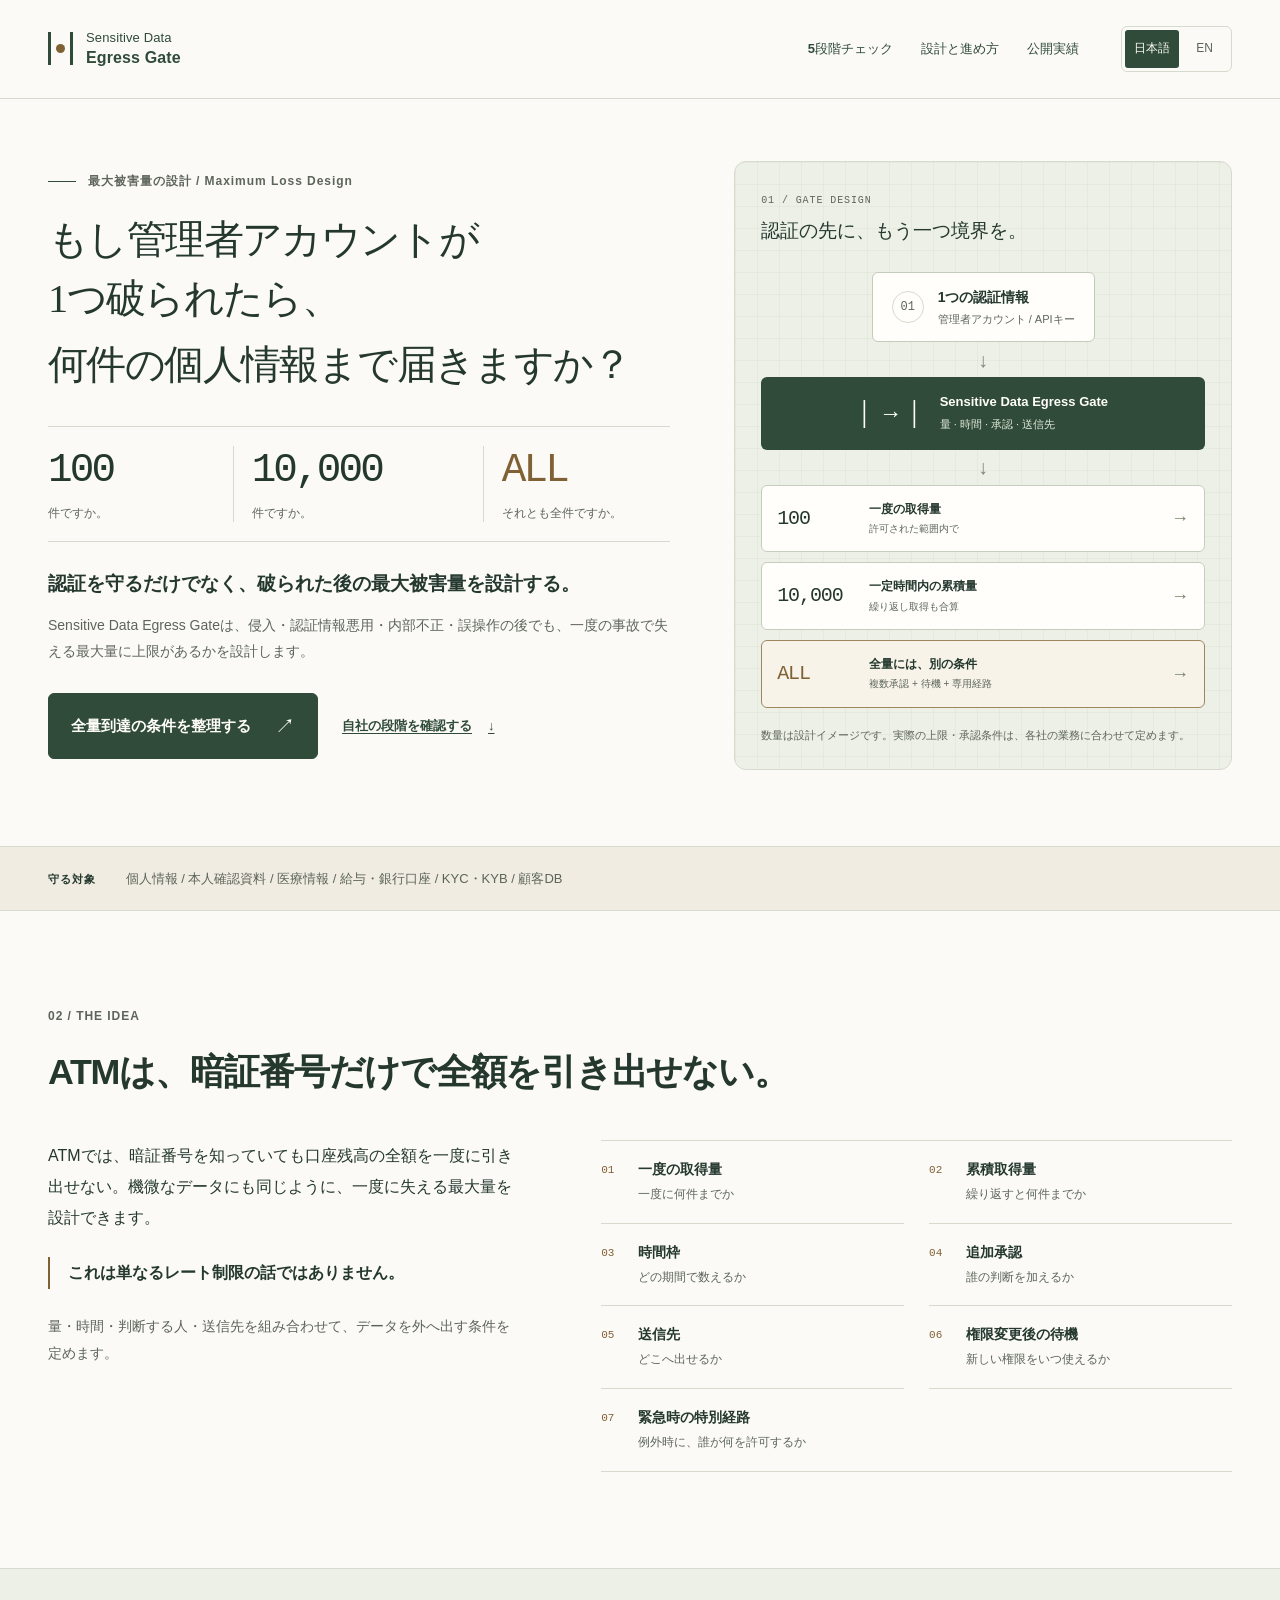
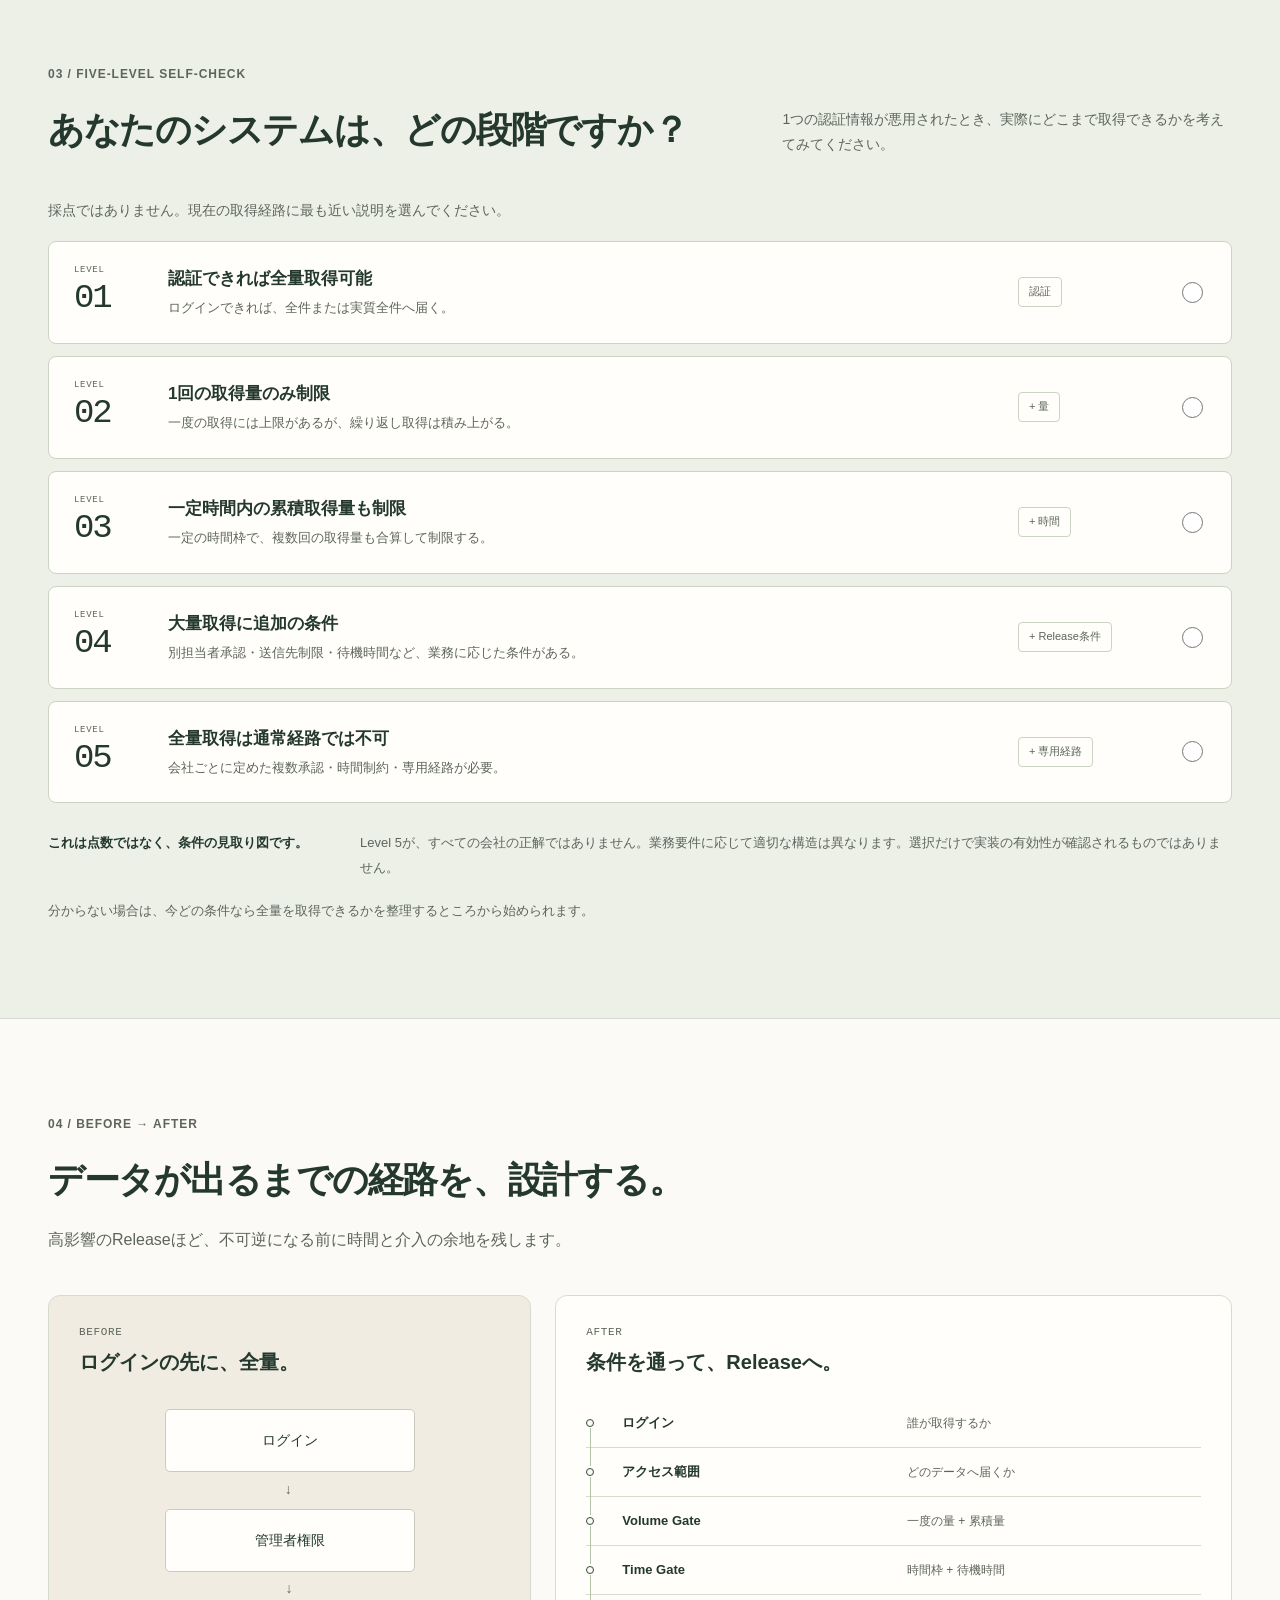
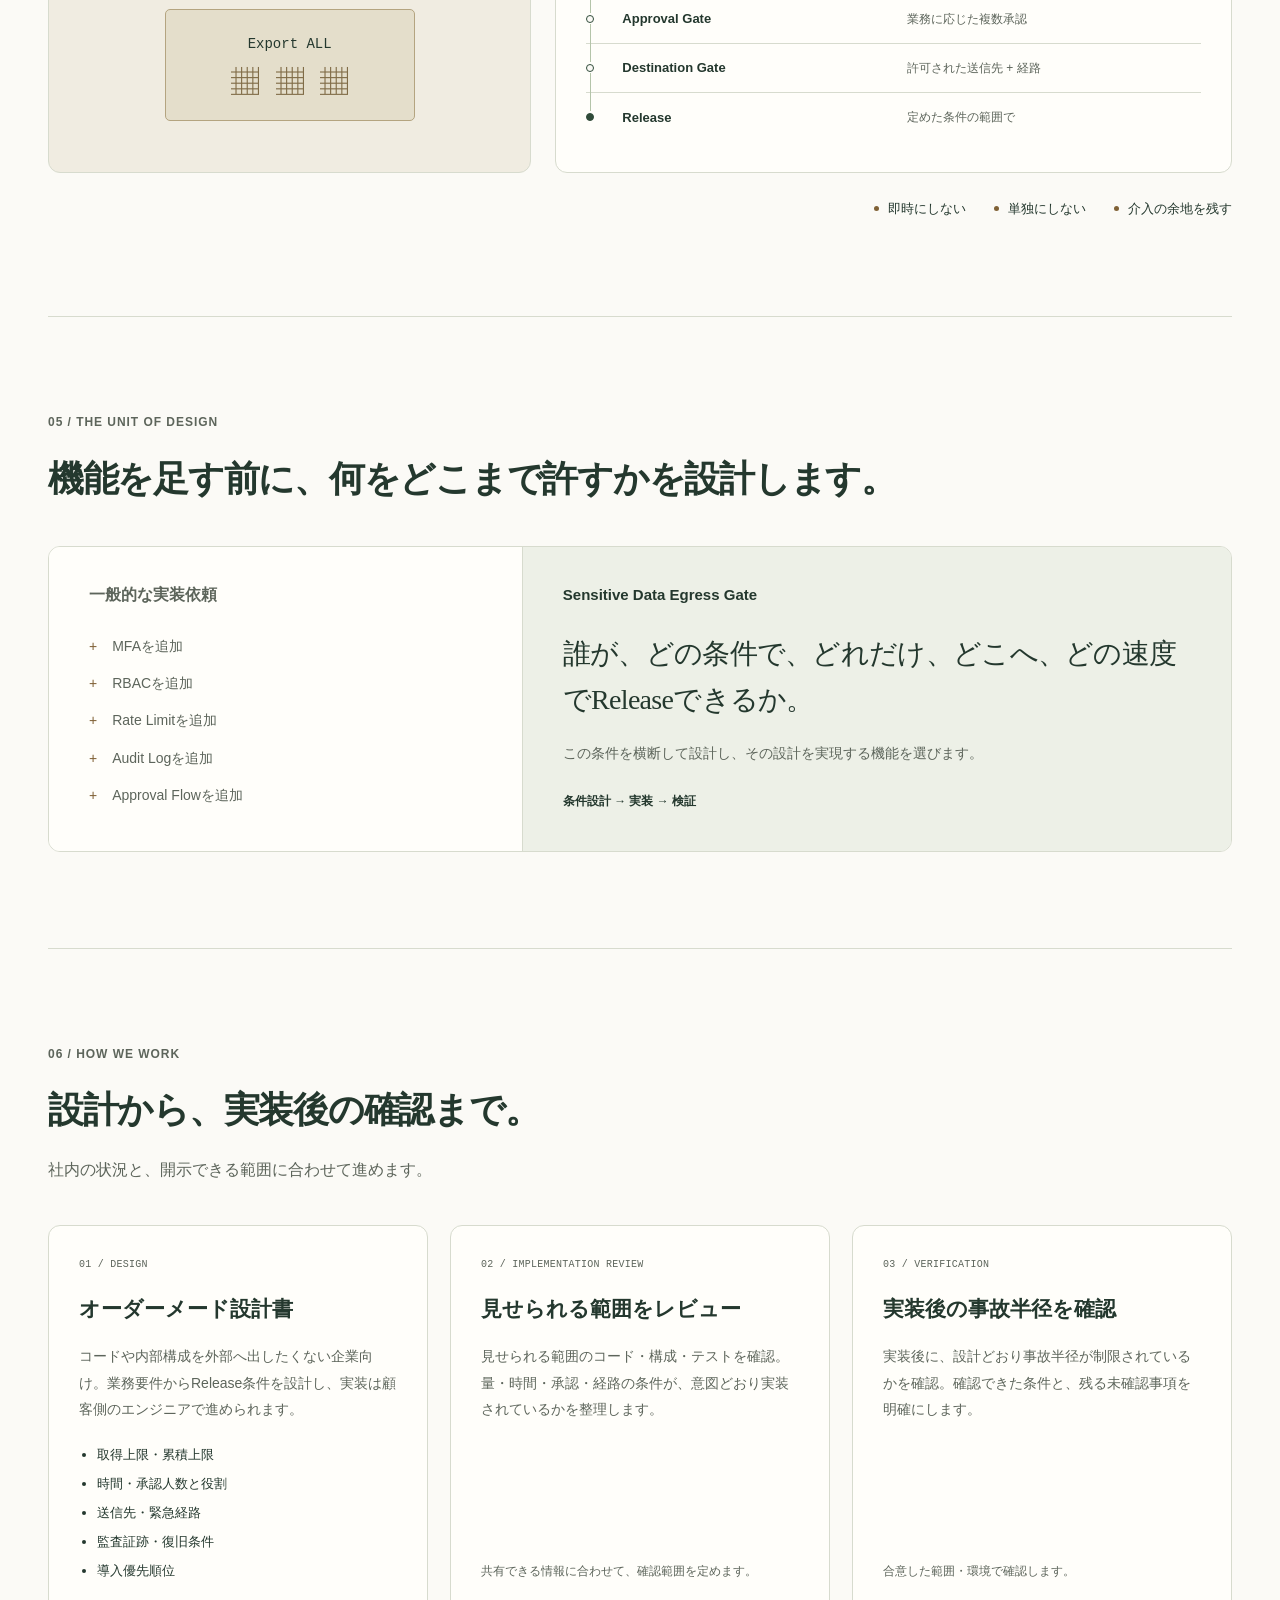
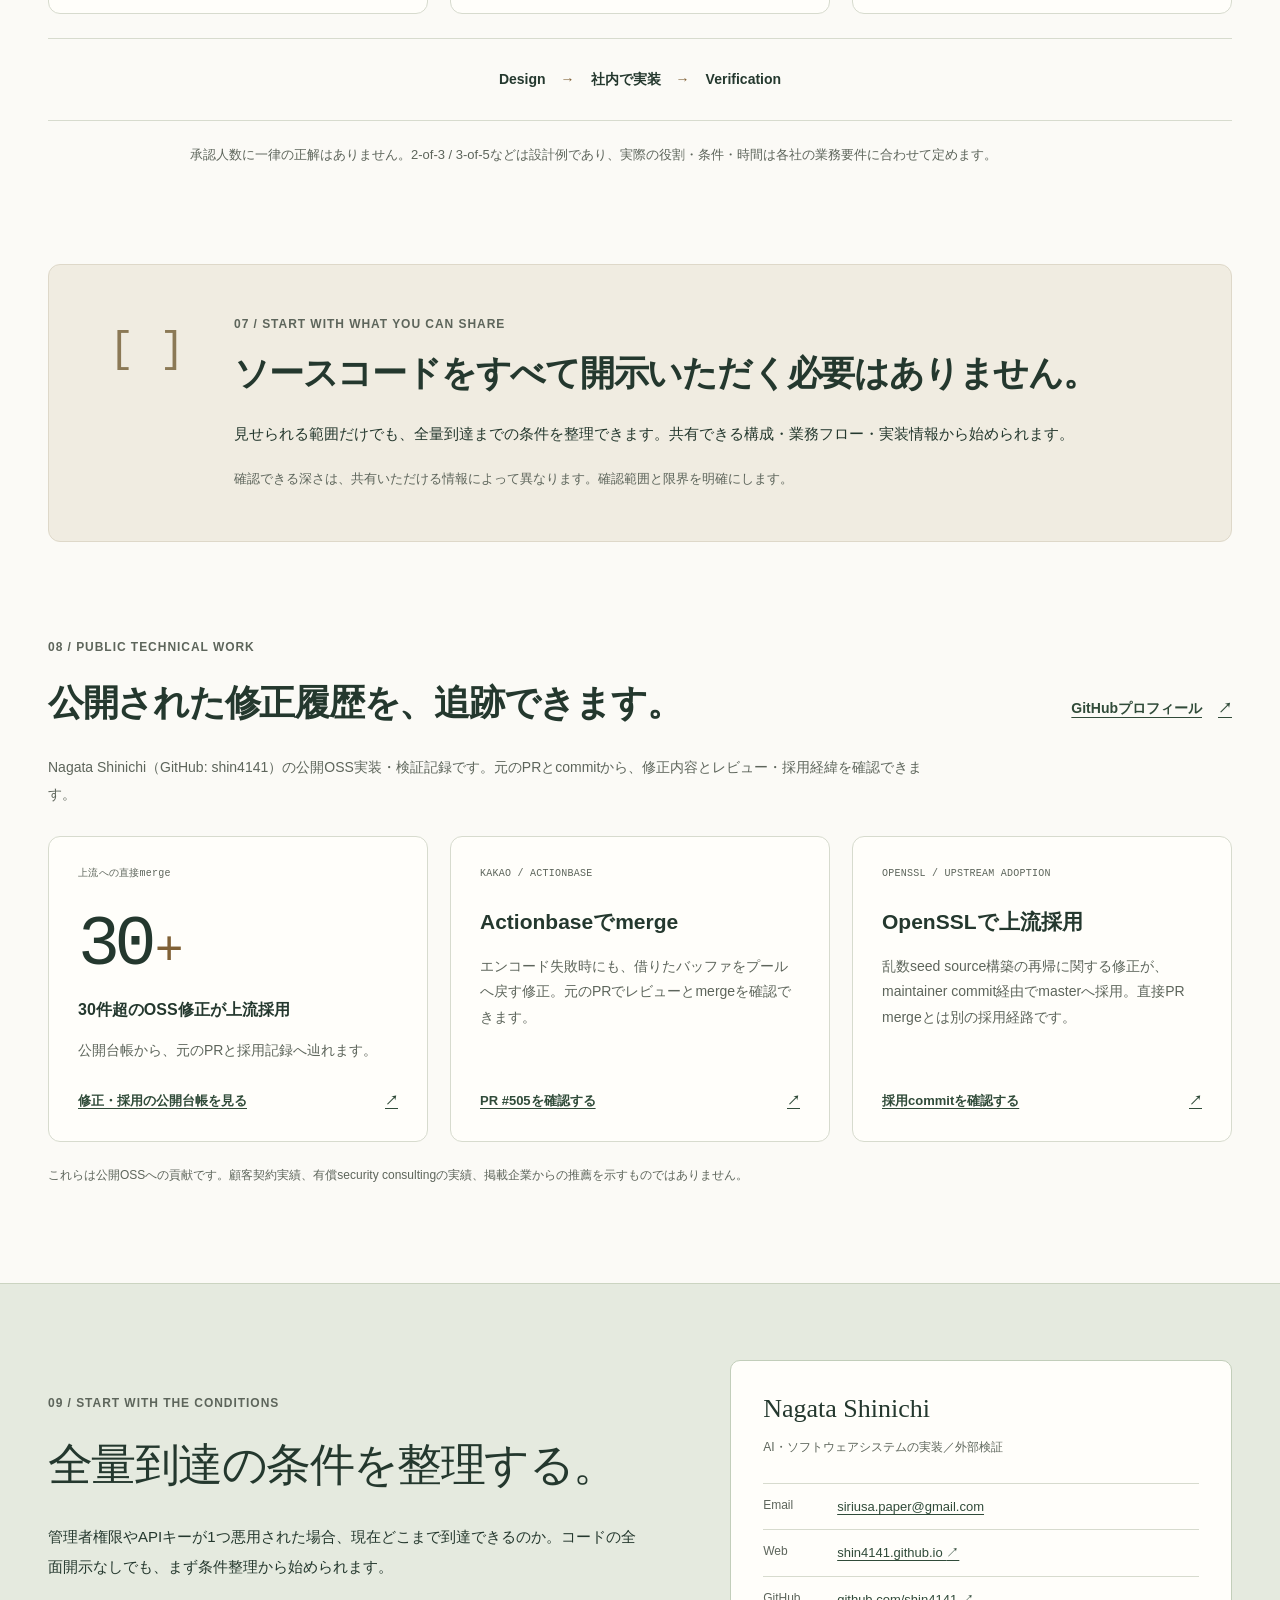
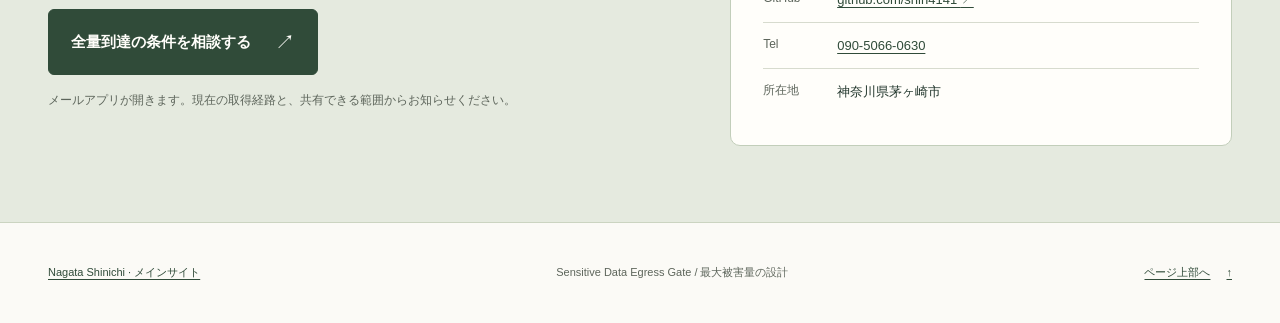
==== commit 9aff291f: "Refine egress gate copy after visual review" ====
--- a/sensitive-data-egress-gate/index.html
+++ b/sensitive-data-egress-gate/index.html
@@ -100,7 +100,7 @@
           <p data-en="Start with one question: what could a single abused credential actually reach?">1つの認証情報が悪用されたとき、実際にどこまで取得できるかを考えてみてください。</p>
         </div>
         <fieldset class="level-options">
-          <legend data-en="Choose the description closest to your current extraction path.">現在の取得経路に最も近い説明を選んでください。</legend>
+          <legend data-en="Choose the closest description of your current access path. This is a map, not a score.">採点ではありません。現在の取得経路に最も近い説明を選んでください。</legend>
           <label class="level-card">
             <span class="level-number"><span>LEVEL</span><strong>01</strong></span>
             <span class="level-content"><strong data-en="Authentication grants full or near-full access">認証できれば全量取得可能</strong><span data-en="A successful login is enough to reach all, or effectively all, sensitive records.">ログインできれば、全件または実質全件へ届く。</span></span>
@@ -121,7 +121,7 @@
           </label>
           <label class="level-card">
             <span class="level-number"><span>LEVEL</span><strong>04</strong></span>
-            <span class="level-content"><strong data-en="Large exports require additional approval, destination controls, or delay">大量取得に別担当者承認・送信先制限・待機時間あり</strong><span data-en="High-volume release has extra conditions beyond ordinary access.">通常の取得とは別に、大量Releaseの条件を定めている。</span></span>
+            <span class="level-content"><strong data-en="Large exports have additional release conditions">大量取得に追加の条件</strong><span data-en="Additional approval, destination controls, or a waiting period are defined according to operational needs.">別担当者承認・送信先制限・待機時間など、業務に応じた条件がある。</span></span>
             <span class="level-boundary" data-en="+ Release conditions">+ Release条件</span>
             <input type="radio" name="egress-level" value="4">
           </label>
@@ -176,11 +176,12 @@
 
     <section class="disclosure-section container" aria-labelledby="disclosure-title">
       <div class="disclosure-marker" aria-hidden="true">[ ]</div>
-      <div><p class="eyebrow">07 / START WITH WHAT YOU CAN SHARE</p><h2 id="disclosure-title" data-en="You do not need to disclose your entire source code.">ソースコードをすべて開示いただく必要はありません。</h2><p data-en="We can map the conditions for full-data access using only the architecture, workflow, and implementation details your organization is able to share.">見せられる範囲だけでも、全量到達までの条件を整理できます。共有できる構成・業務フロー・実装情報から始められます。</p><p class="muted" data-en="The depth of verification depends on the information available. We make the limits of any review explicit.">確認できる深さは、共有いただける情報によって異なります。確認範囲と限界を明確にします。</p></div>
+      <div><p class="eyebrow">07 / START WITH WHAT YOU CAN SHARE</p><h2 id="disclosure-title"><span class="jp-phrase" data-en="You do not need to disclose ">ソースコードをすべて</span><span class="jp-phrase" data-en="your entire ">開示いただく必要は</span><span class="jp-phrase" data-en="source code.">ありません。</span></h2><p data-en="We can map the conditions for full-data access using only the architecture, workflow, and implementation details your organization is able to share.">見せられる範囲だけでも、全量到達までの条件を整理できます。共有できる構成・業務フロー・実装情報から始められます。</p><p class="muted" data-en="The depth of verification depends on the information available. We make the limits of any review explicit.">確認できる深さは、共有いただける情報によって異なります。確認範囲と限界を明確にします。</p></div>
     </section>
 
     <section class="section container proof-section" id="proof" aria-labelledby="proof-title">
       <div class="section-heading proof-heading"><div><p class="eyebrow">08 / PUBLIC TECHNICAL WORK</p><h2 id="proof-title" data-en="A public trail of technical work.">公開された修正履歴を、追跡できます。</h2></div><a class="text-link" href="https://github.com/shin4141"><span data-en="GitHub profile">GitHubプロフィール</span><span aria-hidden="true">↗</span></a></div>
+      <p class="proof-intro" data-en="Public OSS implementation and verification work by Nagata Shinichi (GitHub: shin4141). Follow the original pull requests and commits to see the changes, reviews, and adoption.">Nagata Shinichi（GitHub: shin4141）の公開OSS実装・検証記録です。元のPRとcommitから、修正内容とレビュー・採用経緯を確認できます。</p>
       <div class="proof-grid">
         <article class="proof-card portfolio-proof"><span class="proof-type" data-en="DIRECT UPSTREAM MERGES">上流への直接merge</span><strong class="proof-number">30<span>+</span></strong><h3 data-en="OSS fixes accepted upstream">30件超のOSS修正が上流採用</h3><p data-en="The public portfolio links to the original pull requests and their adoption records.">公開台帳から、元のPRと採用記録へ辿れます。</p><a href="https://github.com/shin4141/shin4141/blob/main/MERGE_PORTFOLIO.md"><span data-en="View the contribution ledger">修正・採用の公開台帳を見る</span><span aria-hidden="true">↗</span></a></article>
         <article class="proof-card"><span class="proof-type">KAKAO / ACTIONBASE</span><h3 data-en="Merged into Actionbase">Actionbaseでmerge</h3><p data-en="A fix to return a pooled encoding buffer even when encoding fails. The original PR records the review and merge.">エンコード失敗時にも、借りたバッファをプールへ戻す修正。元のPRでレビューとmergeを確認できます。</p><a href="https://github.com/kakao/actionbase/pull/505"><span data-en="View PR #505">PR #505を確認する</span><span aria-hidden="true">↗</span></a></article>
@@ -191,7 +192,7 @@
 
     <section class="contact-section" id="contact" aria-labelledby="contact-title">
       <div class="container contact-grid">
-        <div><p class="eyebrow">09 / START WITH THE CONDITIONS</p><h2 id="contact-title" data-en="Map the conditions for full-data access.">全量到達の条件を整理する。</h2><p class="contact-lead" data-en="If one administrator credential or API key were misused, how far could it reach today? Start by mapping the conditions, without disclosing your entire codebase.">管理者権限やAPIキーが1つ悪用された場合、現在どこまで到達できるのか。コードの全面開示なしでも、まず条件整理から始められます。</p><a class="button primary" data-contact-email href="mailto:siriusa.paper@gmail.com?subject=Sensitive%20Data%20Egress%20Gate%20%E3%81%AE%E7%9B%B8%E8%AB%87"><span data-en="Discuss by email">メールで相談する</span><span aria-hidden="true">↗</span></a><p class="contact-hint" data-en="Opens your email app. A short description of the workflow and what you can share is enough to start.">メールアプリが開きます。現在の取得経路と、共有できる範囲からお知らせください。</p></div>
+        <div><p class="eyebrow">09 / START WITH THE CONDITIONS</p><h2 id="contact-title"><span class="jp-phrase" data-en="Map the conditions ">全量到達の条件を</span><span class="jp-phrase" data-en="for full-data access.">整理する。</span></h2><p class="contact-lead" data-en="If one administrator credential or API key were misused, how far could it reach today? Start by mapping the conditions, without disclosing your entire codebase.">管理者権限やAPIキーが1つ悪用された場合、現在どこまで到達できるのか。コードの全面開示なしでも、まず条件整理から始められます。</p><a class="button primary" data-contact-email href="mailto:siriusa.paper@gmail.com?subject=Sensitive%20Data%20Egress%20Gate%20%E3%81%AE%E7%9B%B8%E8%AB%87"><span data-en="Discuss full-data access">全量到達の条件を相談する</span><span aria-hidden="true">↗</span></a><p class="contact-hint" data-en="Opens your email app. A short description of the workflow and what you can share is enough to start.">メールアプリが開きます。現在の取得経路と、共有できる範囲からお知らせください。</p></div>
         <address class="contact-card"><span class="contact-name">Nagata Shinichi</span><p class="contact-role" data-en="AI & Software Systems Implementation / Independent Verification">AI・ソフトウェアシステムの実装／外部検証</p><dl><div><dt>Email</dt><dd><a href="mailto:siriusa.paper@gmail.com">siriusa.paper@gmail.com</a></dd></div><div><dt>Web</dt><dd><a href="https://shin4141.github.io/">shin4141.github.io <span aria-hidden="true">↗</span></a></dd></div><div><dt>GitHub</dt><dd><a href="https://github.com/shin4141">github.com/shin4141 <span aria-hidden="true">↗</span></a></dd></div><div><dt>Tel</dt><dd><a href="tel:+819050660630">090-5066-0630</a></dd></div><div><dt data-en="Based in">所在地</dt><dd data-en="Chigasaki, Kanagawa, Japan">神奈川県茅ヶ崎市</dd></div></dl></address>
       </div>
     </section>
--- a/sensitive-data-egress-gate/styles.css
+++ b/sensitive-data-egress-gate/styles.css
@@ -63,6 +63,7 @@
 .hero h1 { font-family: ui-serif, "Yu Mincho", "Hiragino Mincho ProN", Georgia, serif; font-size: clamp(32px, 3.15vw, 46px); font-weight: 500; line-height: 1.45; letter-spacing: -.04em; text-wrap: pretty; }
 .hero h1 > span { display: block; }
 .keep-phrase { display: inline-block; }
+html[lang="ja"] .jp-phrase { display: inline-block; }
 .hero-question { margin-top: 8px; }
 .volume-question { display: grid; grid-template-columns: .9fr 1.25fr 1fr; gap: 16px; margin-block: 32px 26px; padding-block: 19px; border-block: 1px solid var(--line); }
 .volume-question > div { display: flex; flex-direction: column; line-height: 1.5; }
@@ -197,11 +198,13 @@
 .disclosure-marker { font-family: var(--mono); font-size: 42px; line-height: 1.7; color: #8b7956; white-space: nowrap; }
 .disclosure-section .eyebrow { margin-bottom: 14px; }
 .disclosure-section h2 { font-size: clamp(26px, 2.7vw, 35px); }
+.disclosure-section h2, .contact-section h2 { text-wrap: balance; }
 .disclosure-section p:not(.eyebrow) { margin-top: 20px; font-size: 15px; }
 .disclosure-section .muted { font-size: 13px !important; }
 
 .proof-heading { display: flex; align-items: flex-end; justify-content: space-between; gap: 30px; max-width: none; }
 .proof-heading .text-link { flex-shrink: 0; }
+.proof-intro { max-width: 900px; margin-block: -16px 28px; color: var(--muted); font-size: 14px; line-height: 1.9; }
 .proof-grid { display: grid; grid-template-columns: 1fr 1fr 1fr; gap: 22px; }
 .proof-card { display: flex; flex-direction: column; padding: 29px; border: 1px solid var(--line); background: var(--surface); border-radius: var(--radius); }
 .proof-type { font: 10px / 1.6 var(--mono); letter-spacing: .025em; color: var(--muted); }
@@ -390,7 +393,7 @@
   .engagement-path { flex-direction: column; align-items: center; gap: 30px; padding-block: 24px; }
   .engagement-path li + li::before { content: "↓"; top: -30px; left: calc(50% - 5px); }
   .disclosure-section { padding: 26px; }
-  .disclosure-section h2 { font-size: 25px; }
+  .disclosure-section h2 { font-size: clamp(22px, 6.5vw, 25px); }
   .disclosure-section p:not(.eyebrow) { font-size: 14px; }
   .proof-card { padding: 27px; }
   .proof-card h3 { font-size: 20px; }
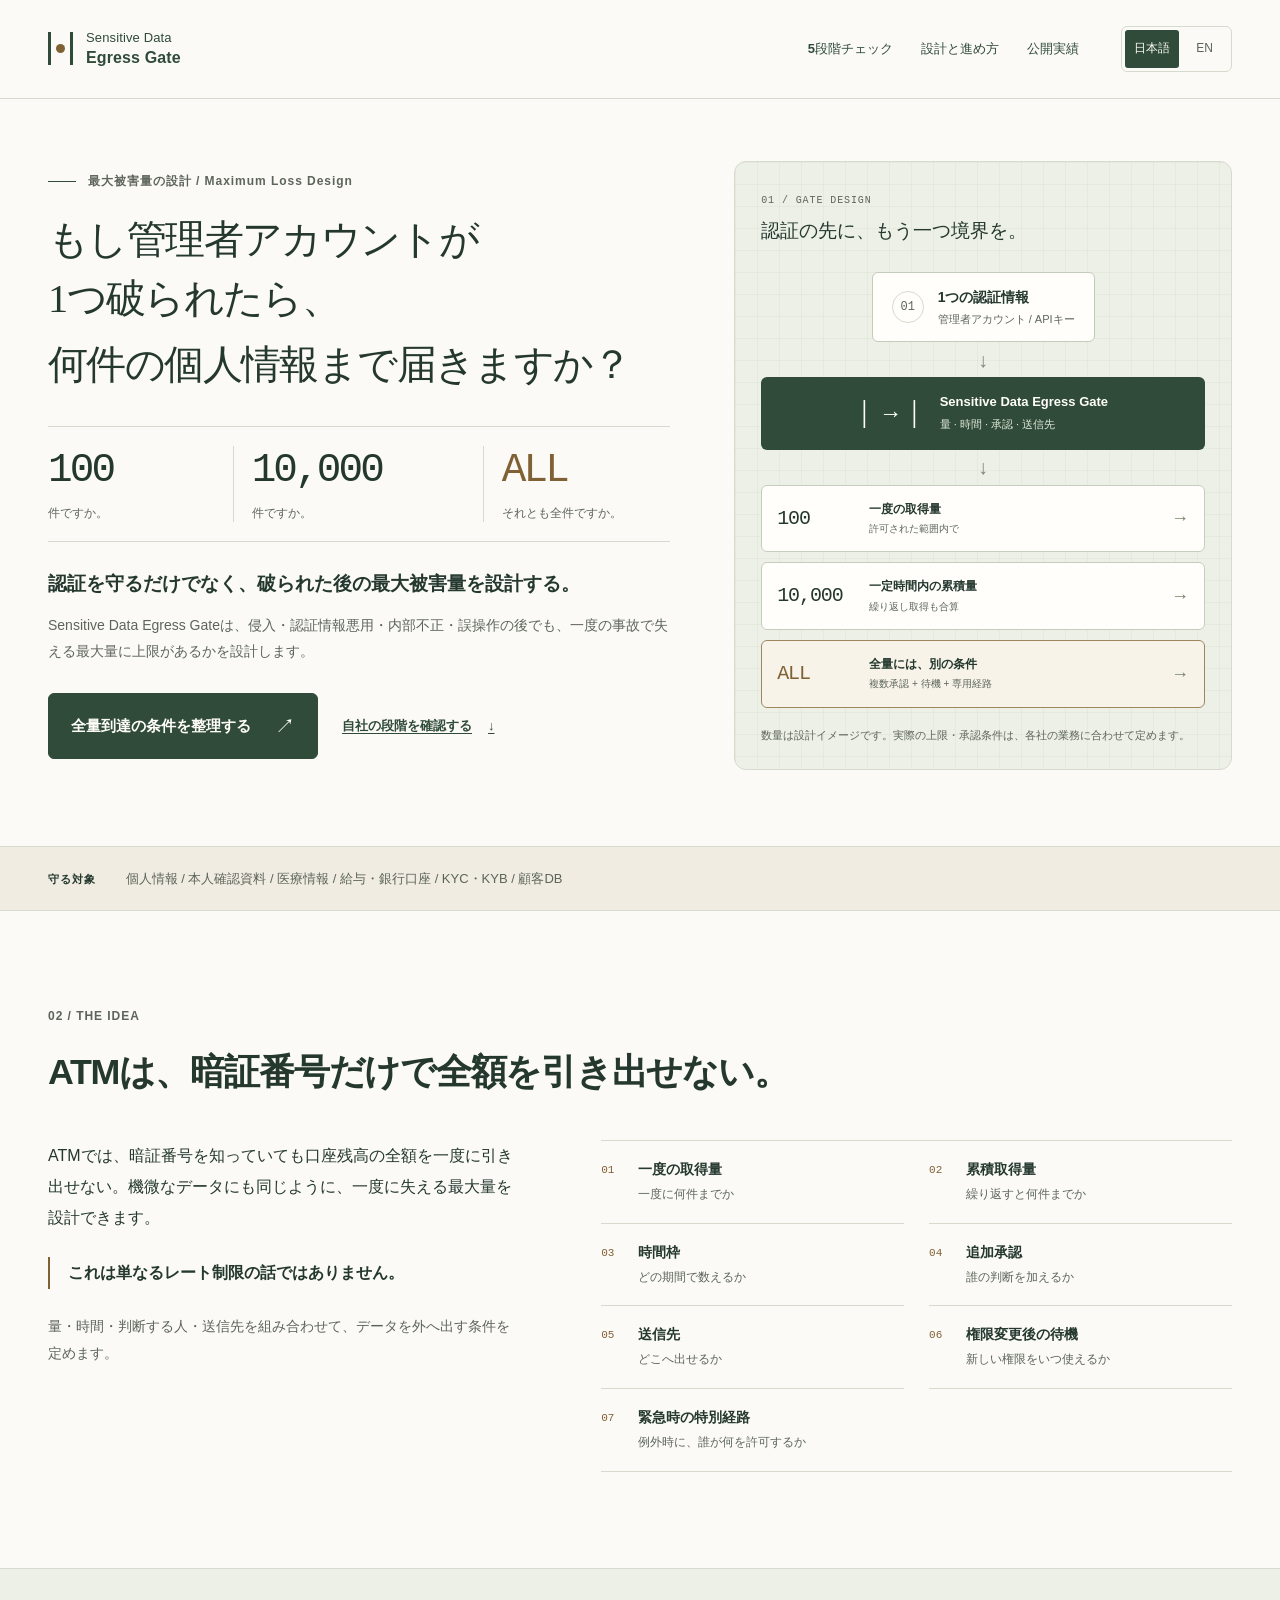
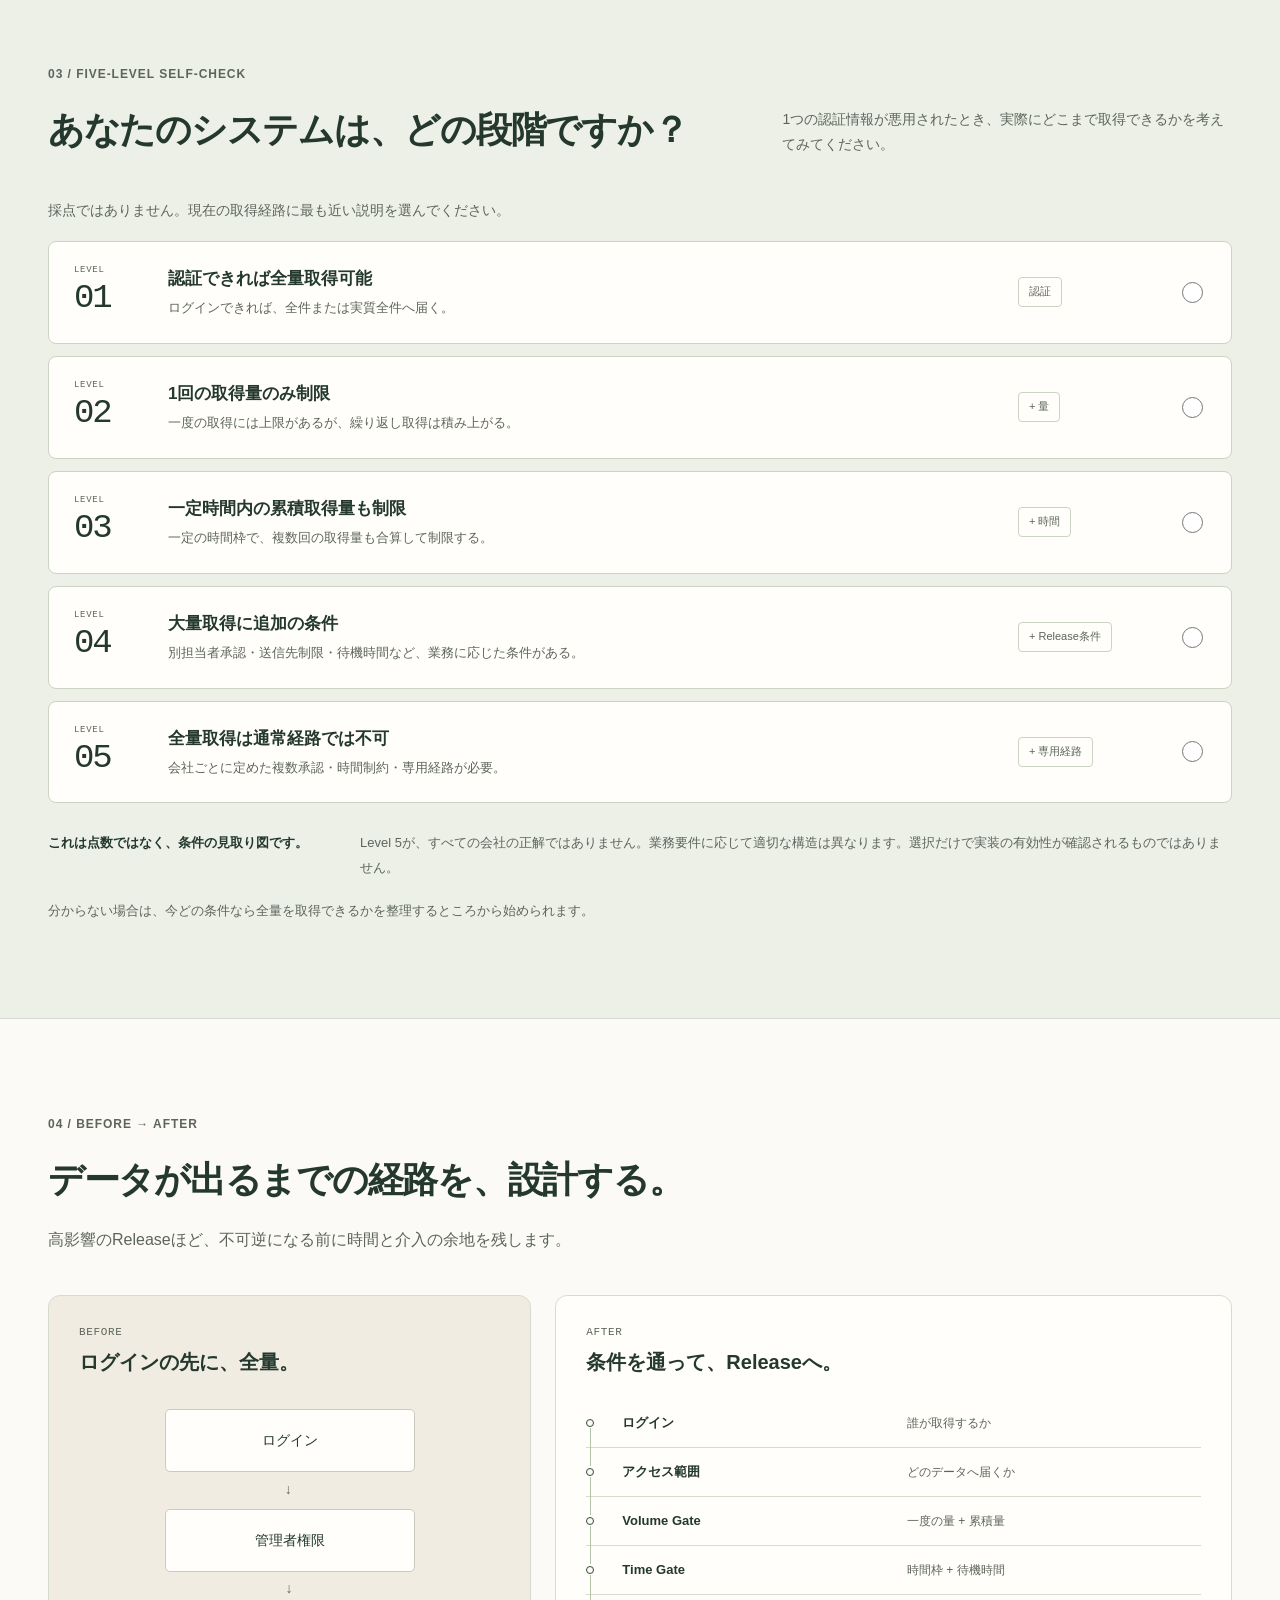
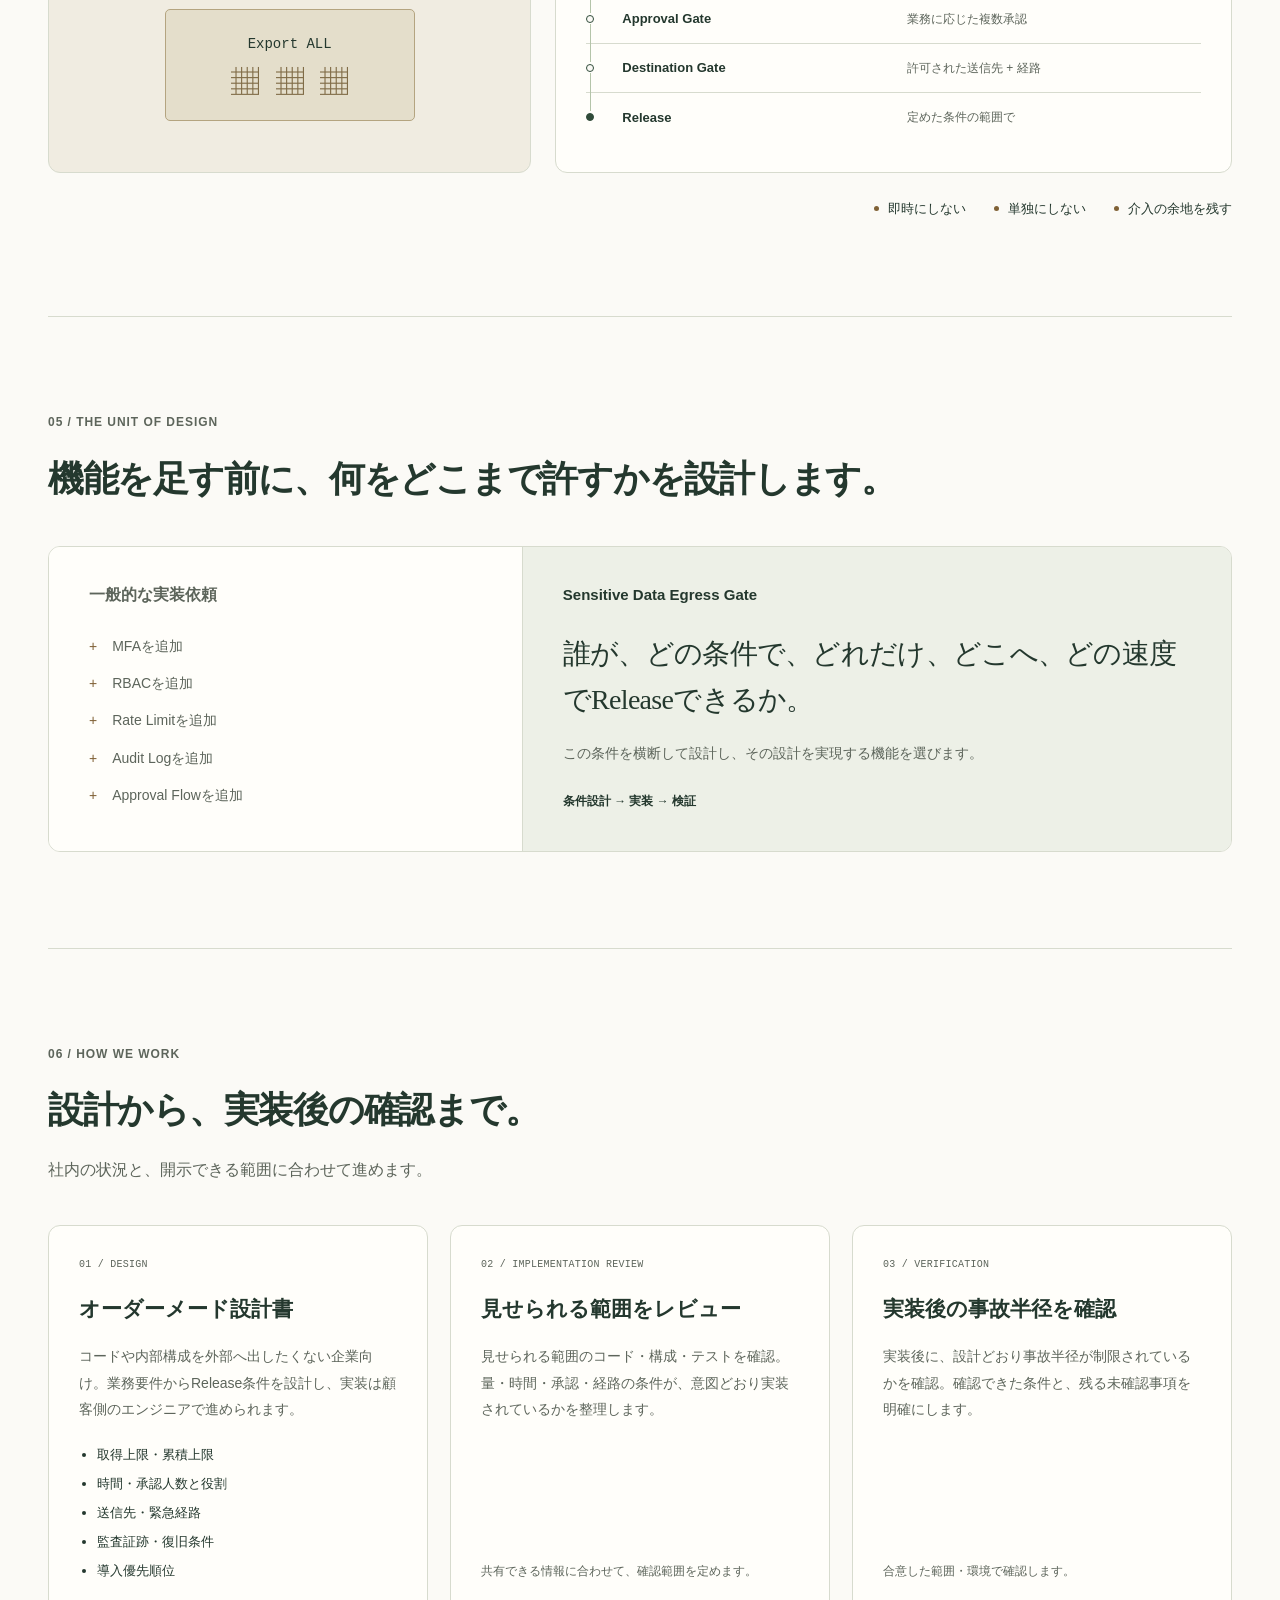
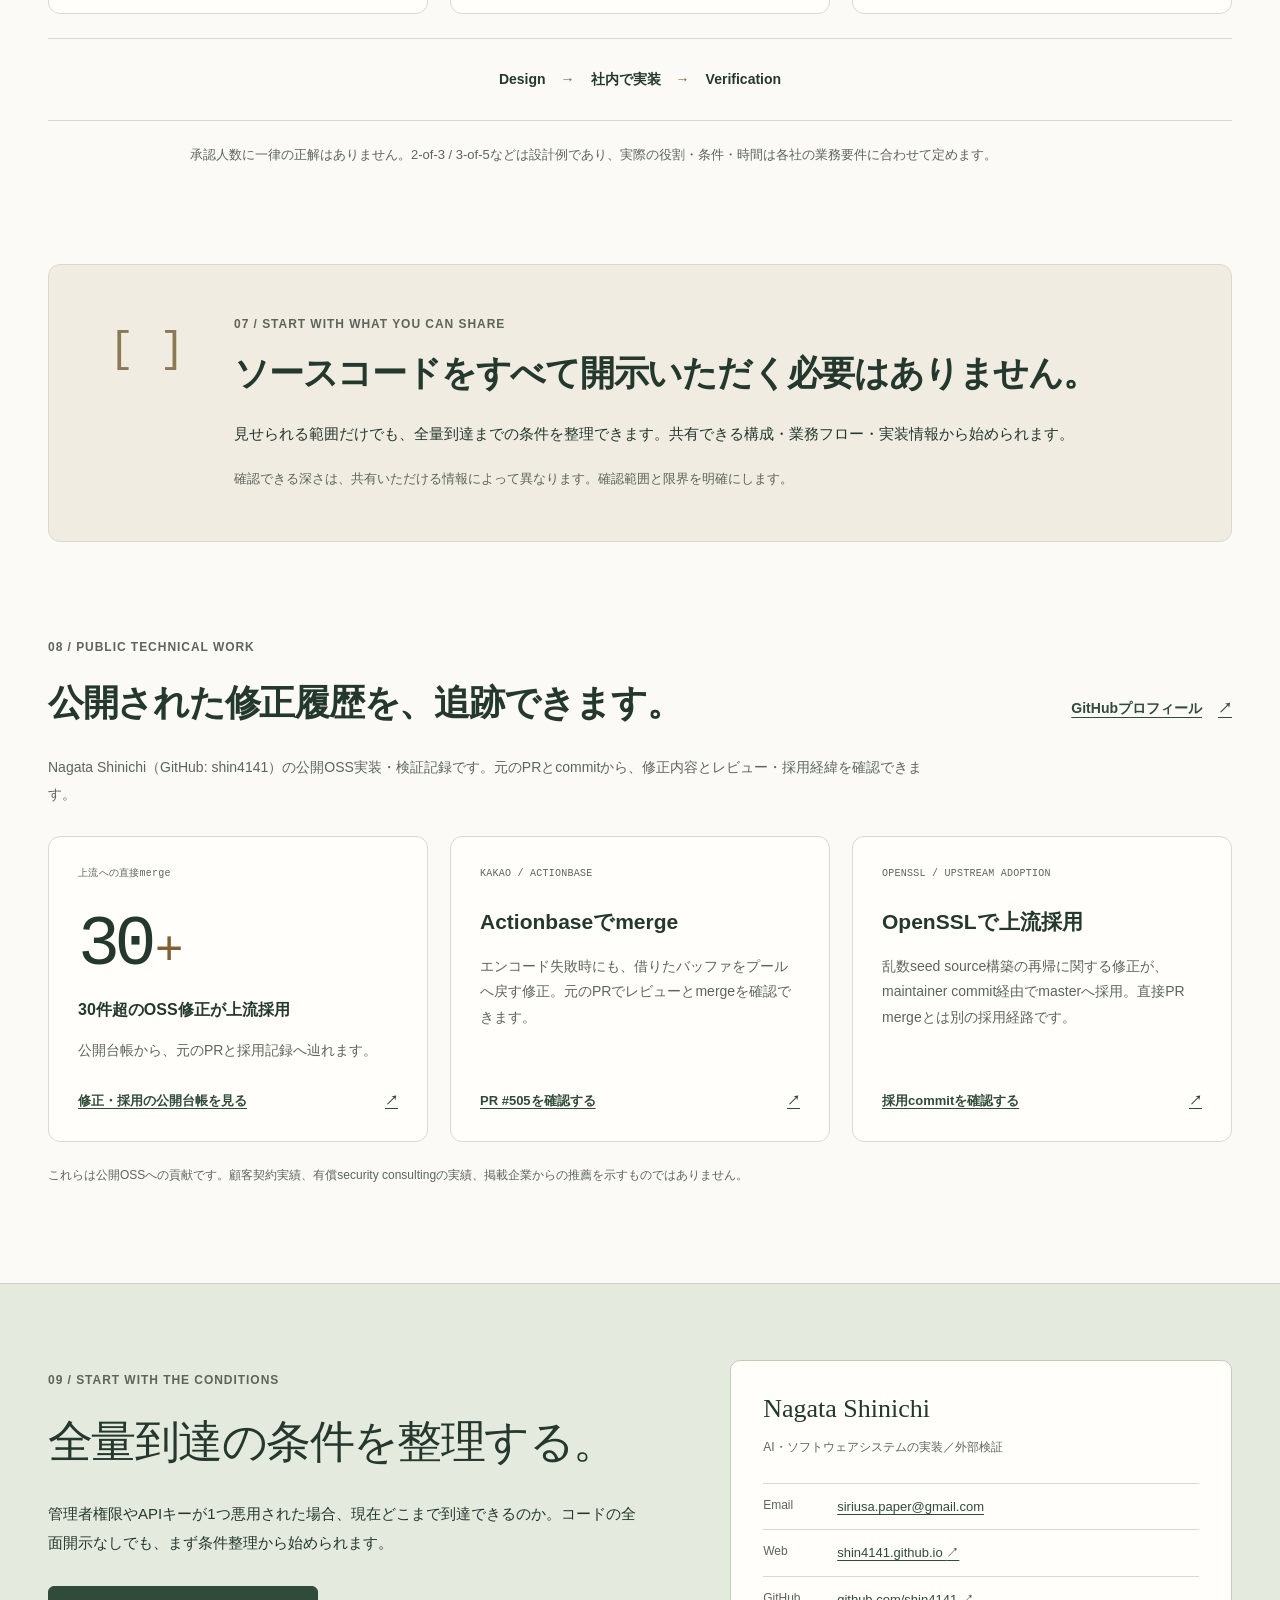
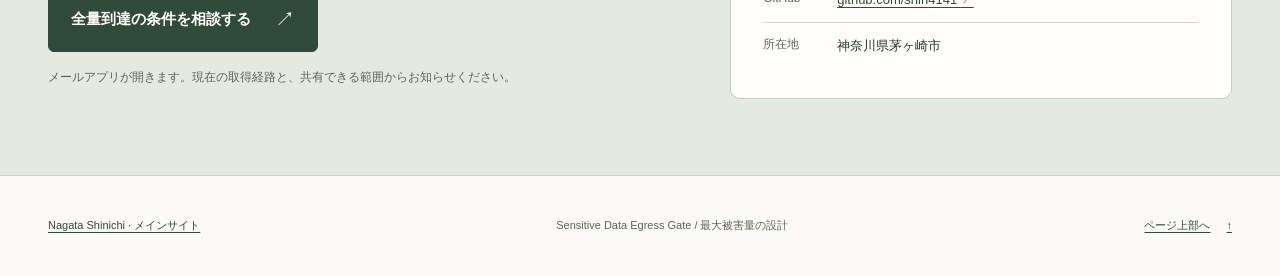
==== commit 50019047: "Remove public phone contact from Sensitive Data Egress Gate" ====
--- a/sensitive-data-egress-gate/index.html
+++ b/sensitive-data-egress-gate/index.html
@@ -193,7 +193,7 @@
     <section class="contact-section" id="contact" aria-labelledby="contact-title">
       <div class="container contact-grid">
         <div><p class="eyebrow">09 / START WITH THE CONDITIONS</p><h2 id="contact-title"><span class="jp-phrase" data-en="Map the conditions ">全量到達の条件を</span><span class="jp-phrase" data-en="for full-data access.">整理する。</span></h2><p class="contact-lead" data-en="If one administrator credential or API key were misused, how far could it reach today? Start by mapping the conditions, without disclosing your entire codebase.">管理者権限やAPIキーが1つ悪用された場合、現在どこまで到達できるのか。コードの全面開示なしでも、まず条件整理から始められます。</p><a class="button primary" data-contact-email href="mailto:siriusa.paper@gmail.com?subject=Sensitive%20Data%20Egress%20Gate%20%E3%81%AE%E7%9B%B8%E8%AB%87"><span data-en="Discuss full-data access">全量到達の条件を相談する</span><span aria-hidden="true">↗</span></a><p class="contact-hint" data-en="Opens your email app. A short description of the workflow and what you can share is enough to start.">メールアプリが開きます。現在の取得経路と、共有できる範囲からお知らせください。</p></div>
-        <address class="contact-card"><span class="contact-name">Nagata Shinichi</span><p class="contact-role" data-en="AI & Software Systems Implementation / Independent Verification">AI・ソフトウェアシステムの実装／外部検証</p><dl><div><dt>Email</dt><dd><a href="mailto:siriusa.paper@gmail.com">siriusa.paper@gmail.com</a></dd></div><div><dt>Web</dt><dd><a href="https://shin4141.github.io/">shin4141.github.io <span aria-hidden="true">↗</span></a></dd></div><div><dt>GitHub</dt><dd><a href="https://github.com/shin4141">github.com/shin4141 <span aria-hidden="true">↗</span></a></dd></div><div><dt>Tel</dt><dd><a href="tel:+819050660630">090-5066-0630</a></dd></div><div><dt data-en="Based in">所在地</dt><dd data-en="Chigasaki, Kanagawa, Japan">神奈川県茅ヶ崎市</dd></div></dl></address>
+        <address class="contact-card"><span class="contact-name">Nagata Shinichi</span><p class="contact-role" data-en="AI & Software Systems Implementation / Independent Verification">AI・ソフトウェアシステムの実装／外部検証</p><dl><div><dt>Email</dt><dd><a href="mailto:siriusa.paper@gmail.com">siriusa.paper@gmail.com</a></dd></div><div><dt>Web</dt><dd><a href="https://shin4141.github.io/">shin4141.github.io <span aria-hidden="true">↗</span></a></dd></div><div><dt>GitHub</dt><dd><a href="https://github.com/shin4141">github.com/shin4141 <span aria-hidden="true">↗</span></a></dd></div><div><dt data-en="Based in">所在地</dt><dd data-en="Chigasaki, Kanagawa, Japan">神奈川県茅ヶ崎市</dd></div></dl></address>
       </div>
     </section>
   </main>
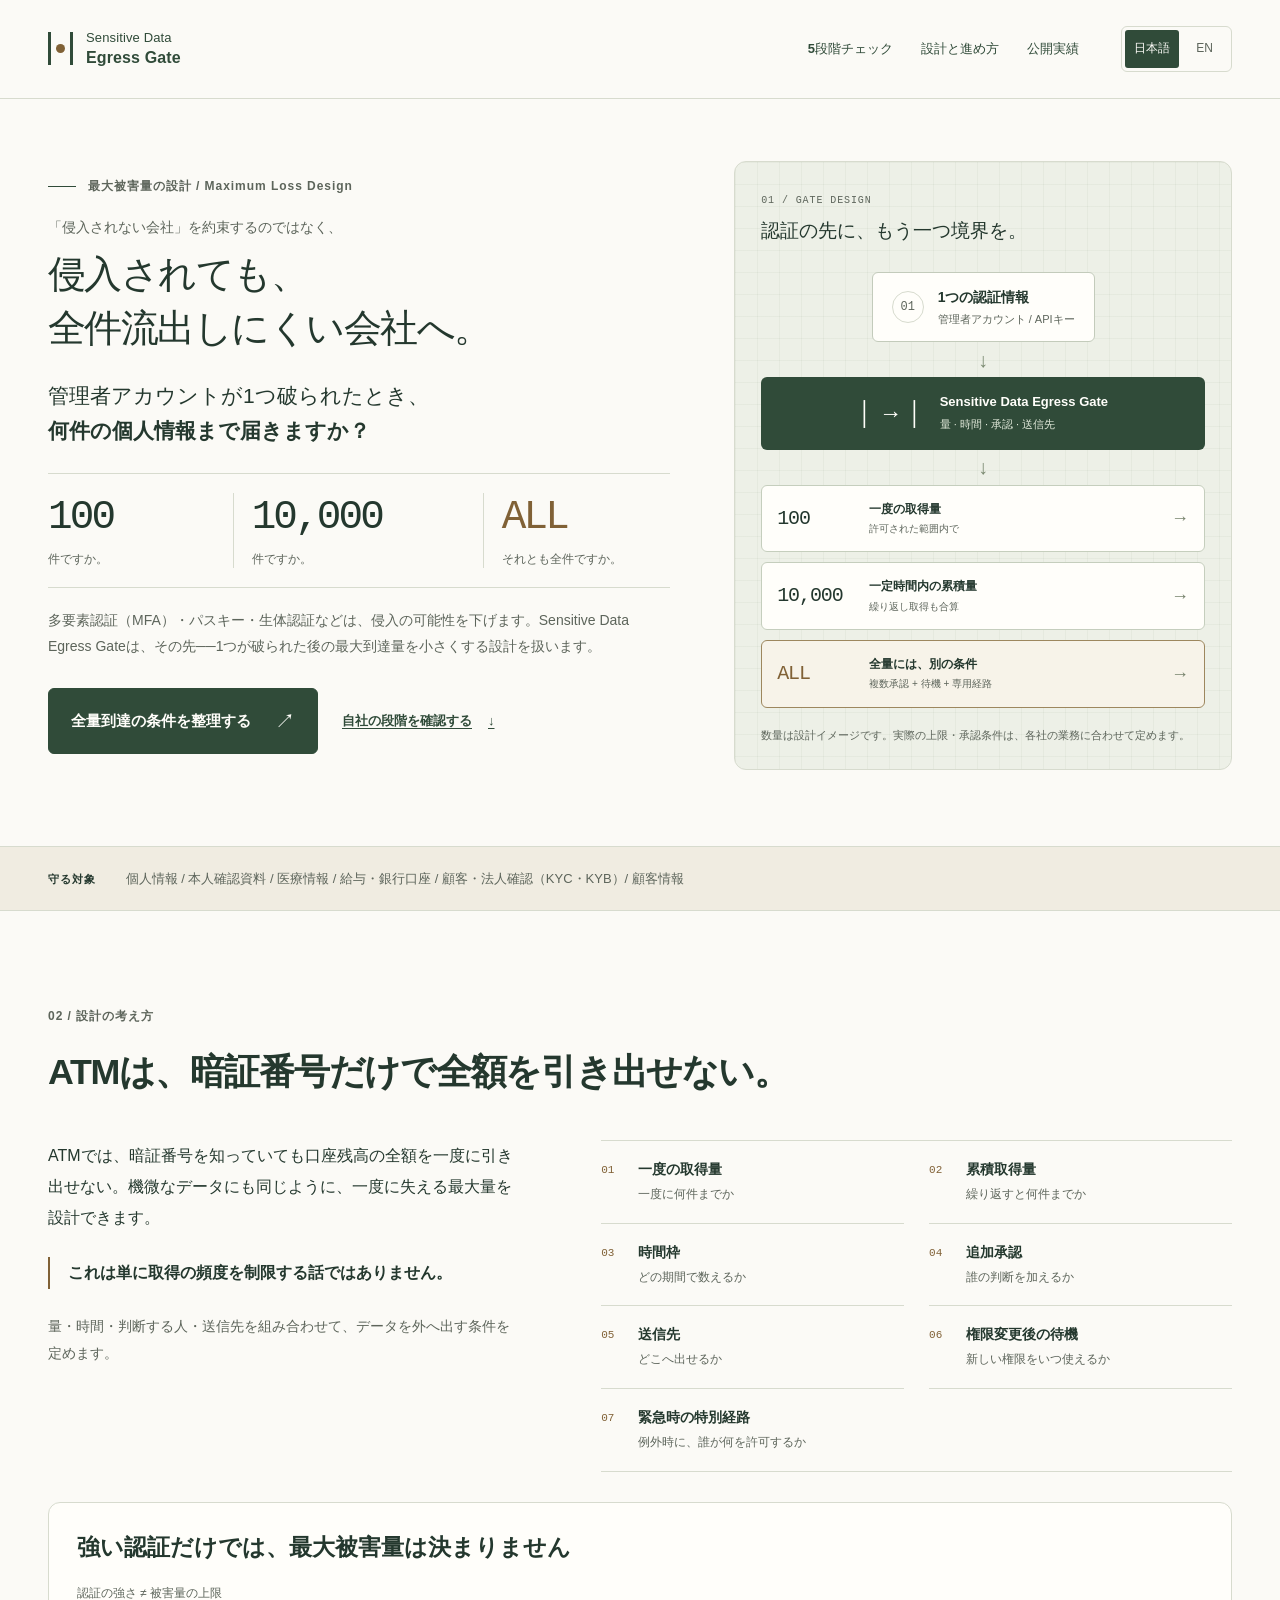
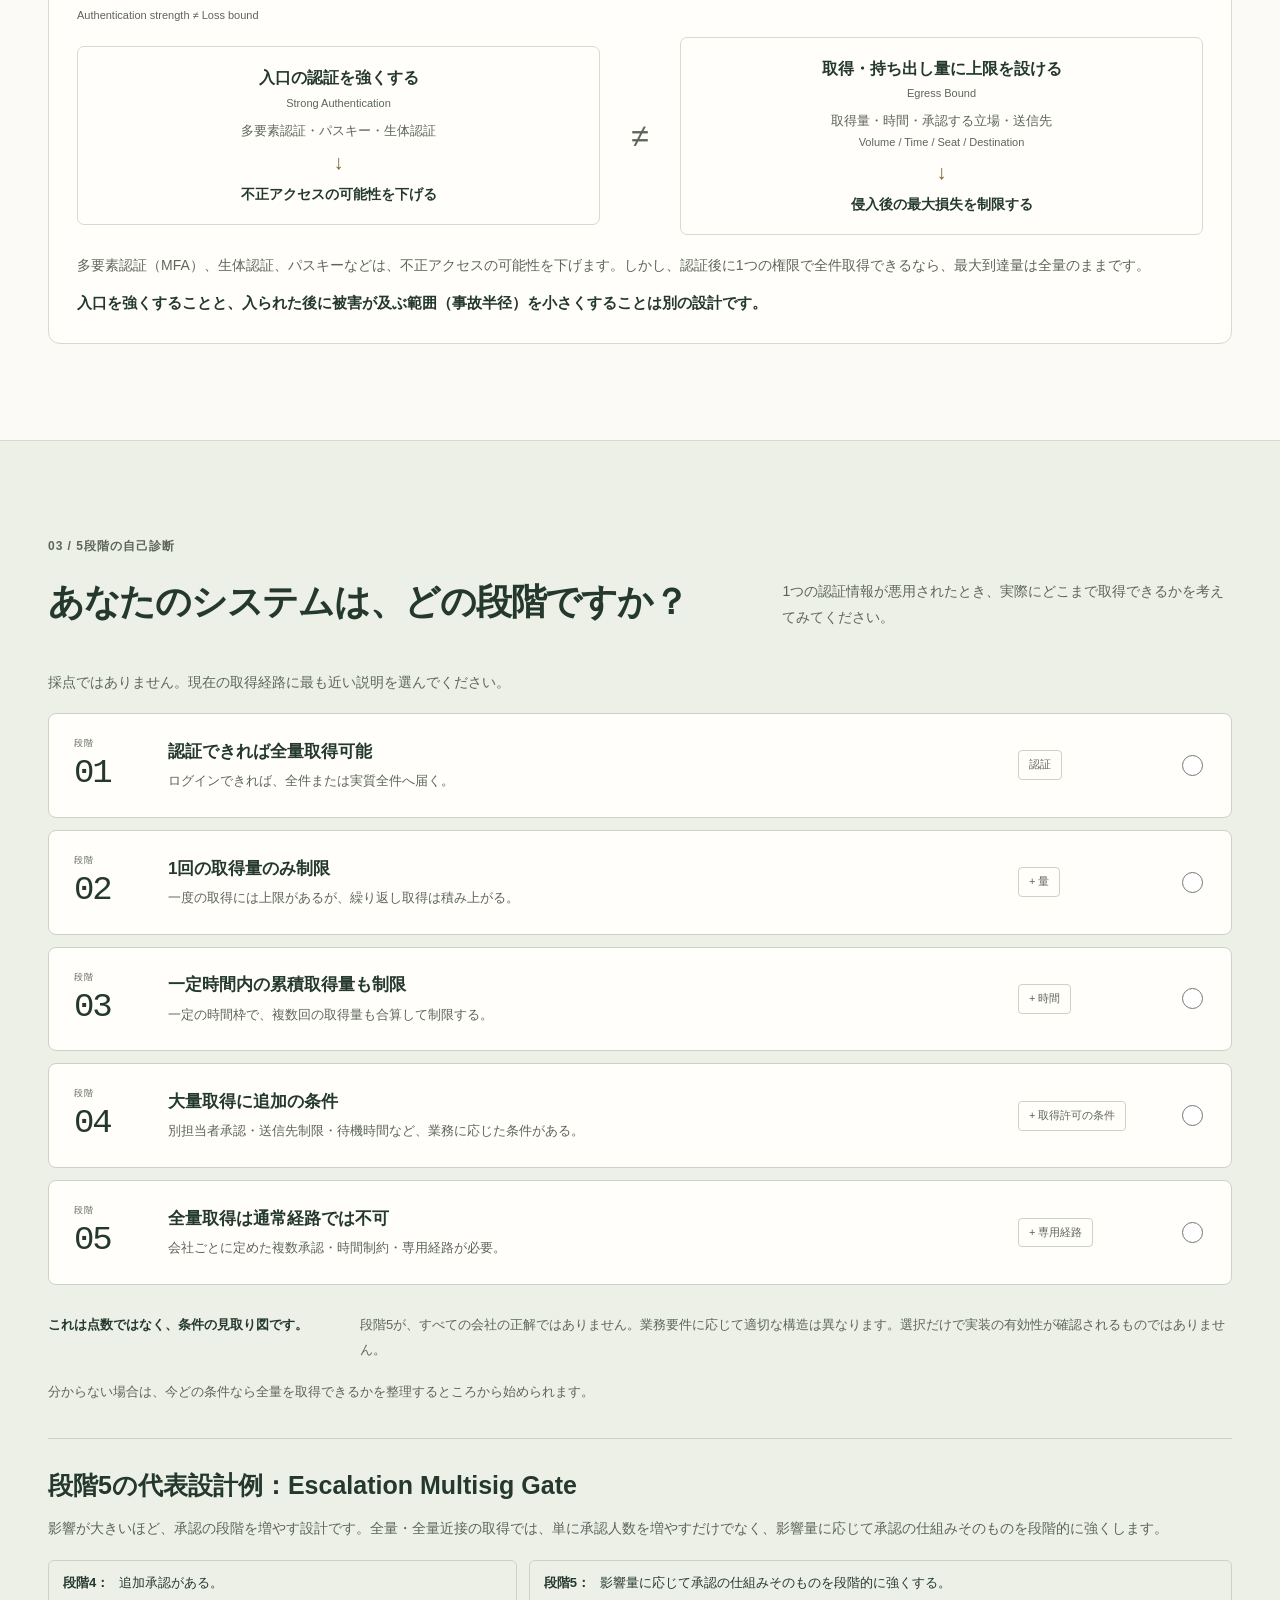
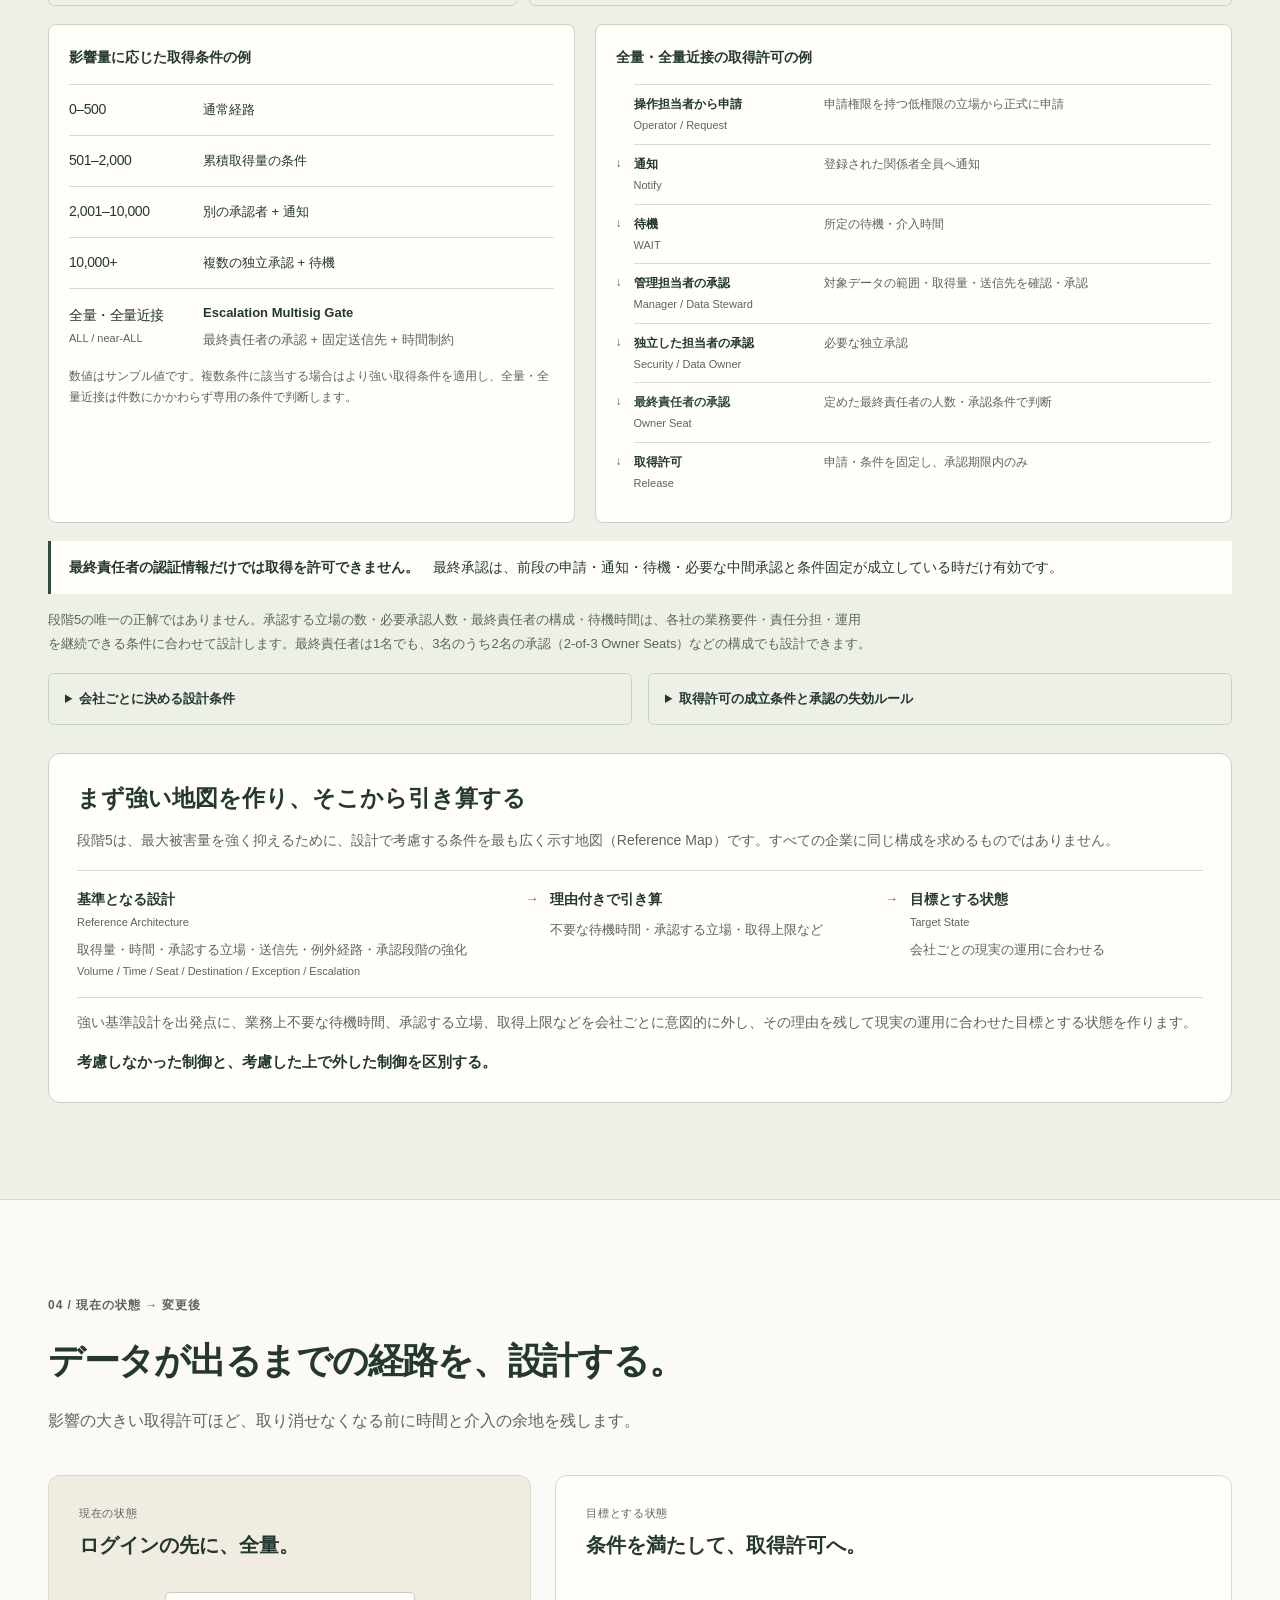
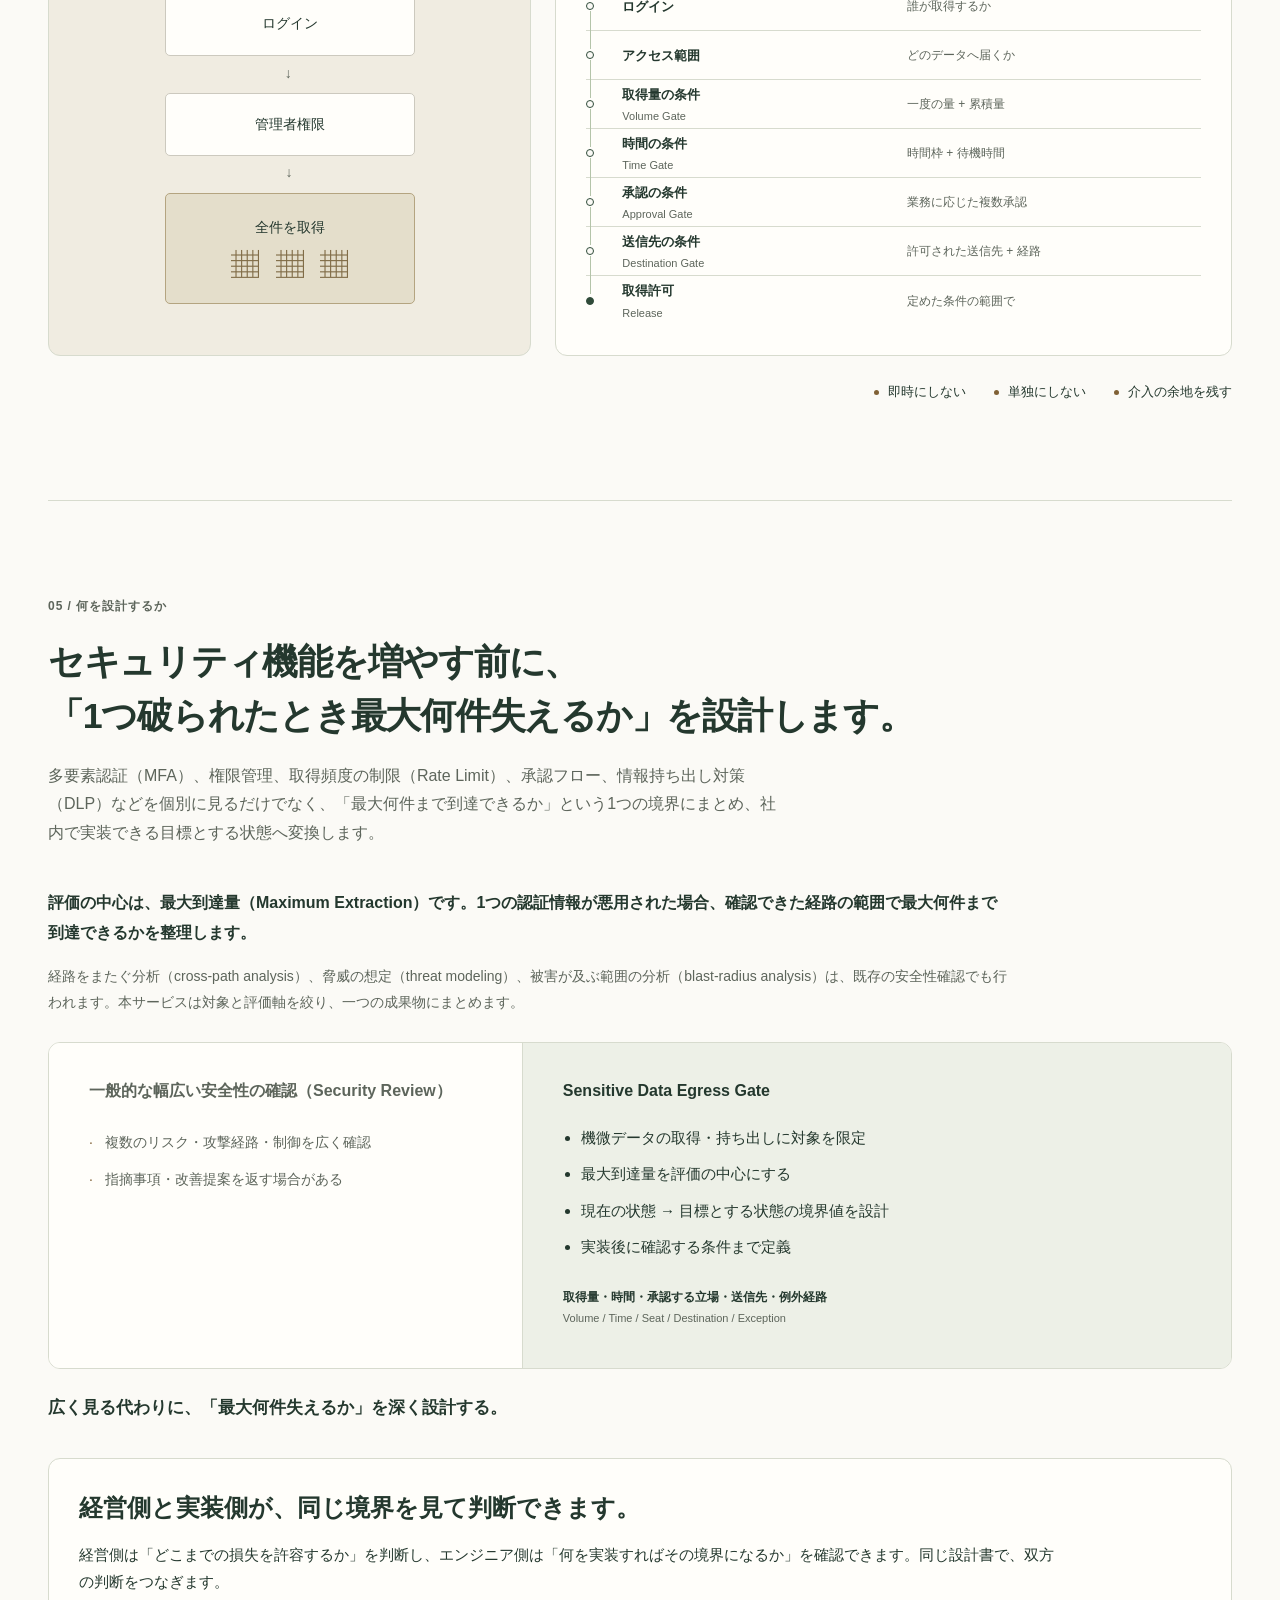
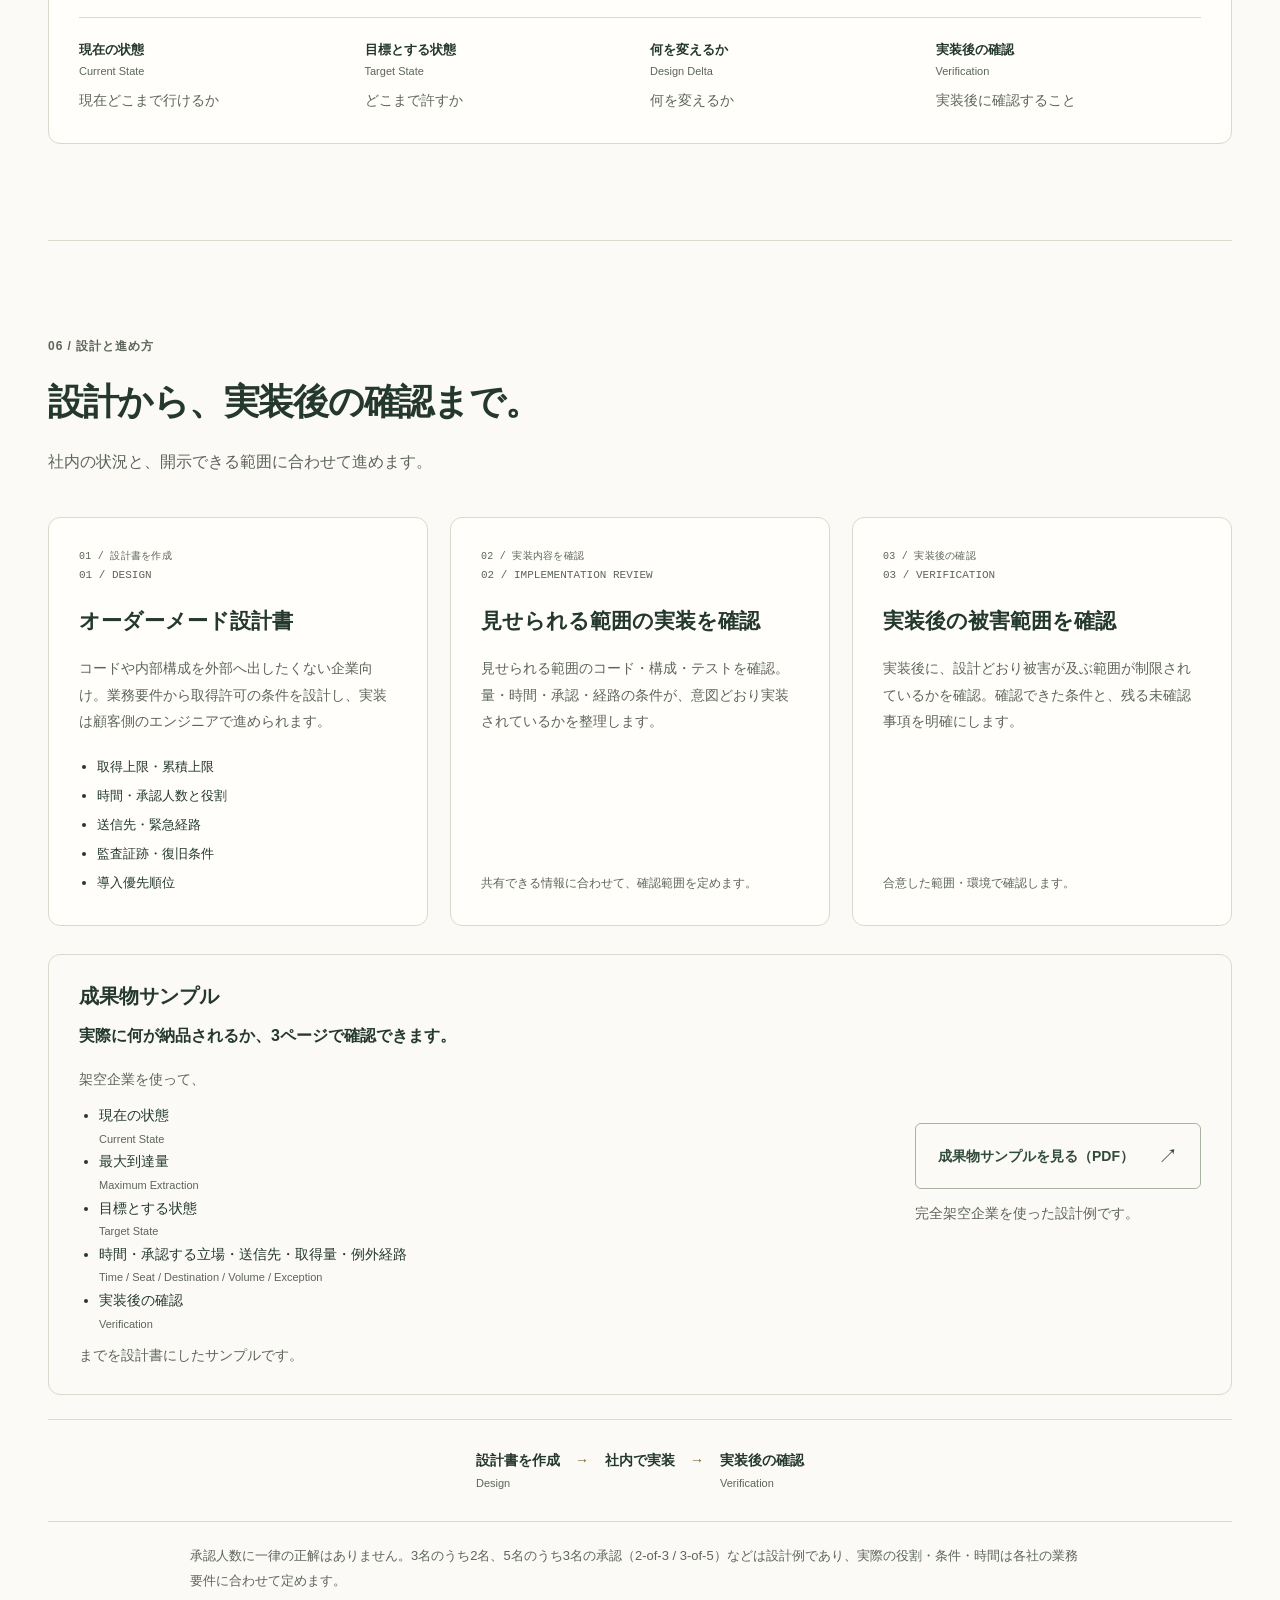
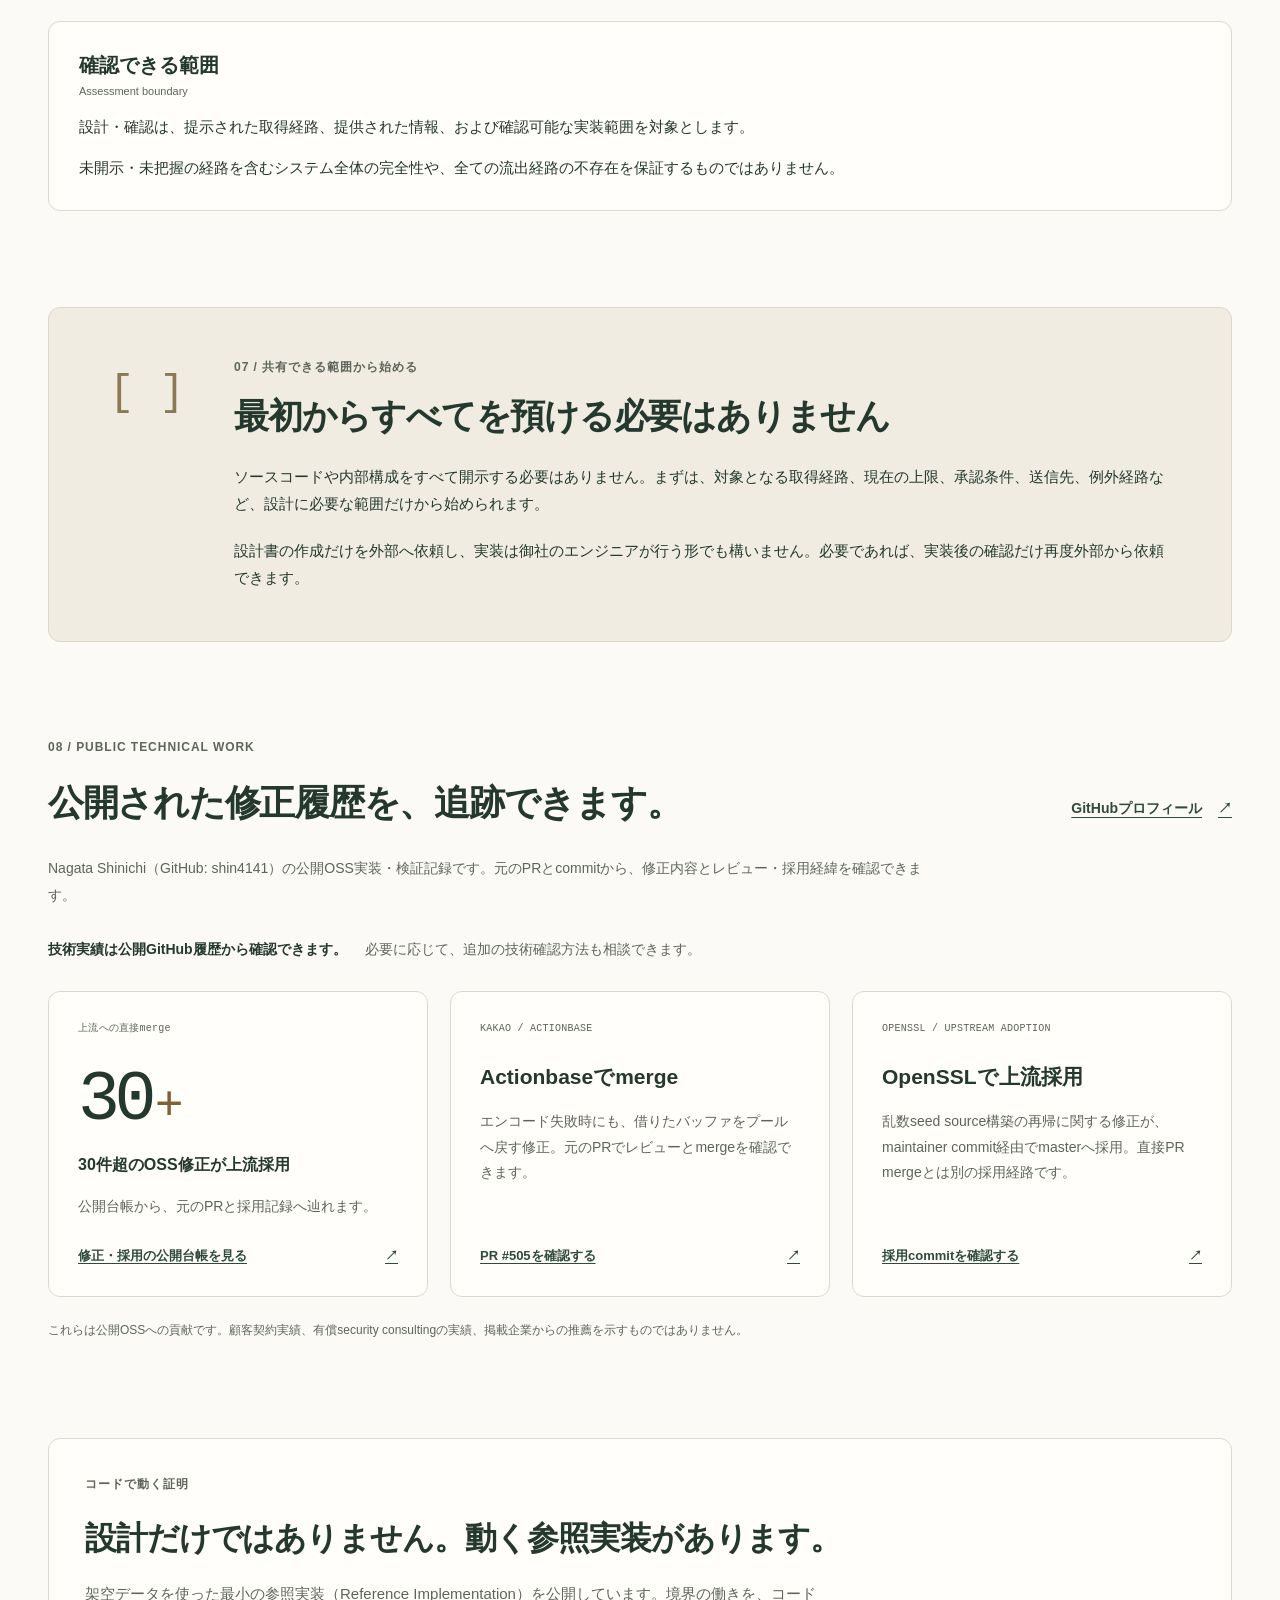
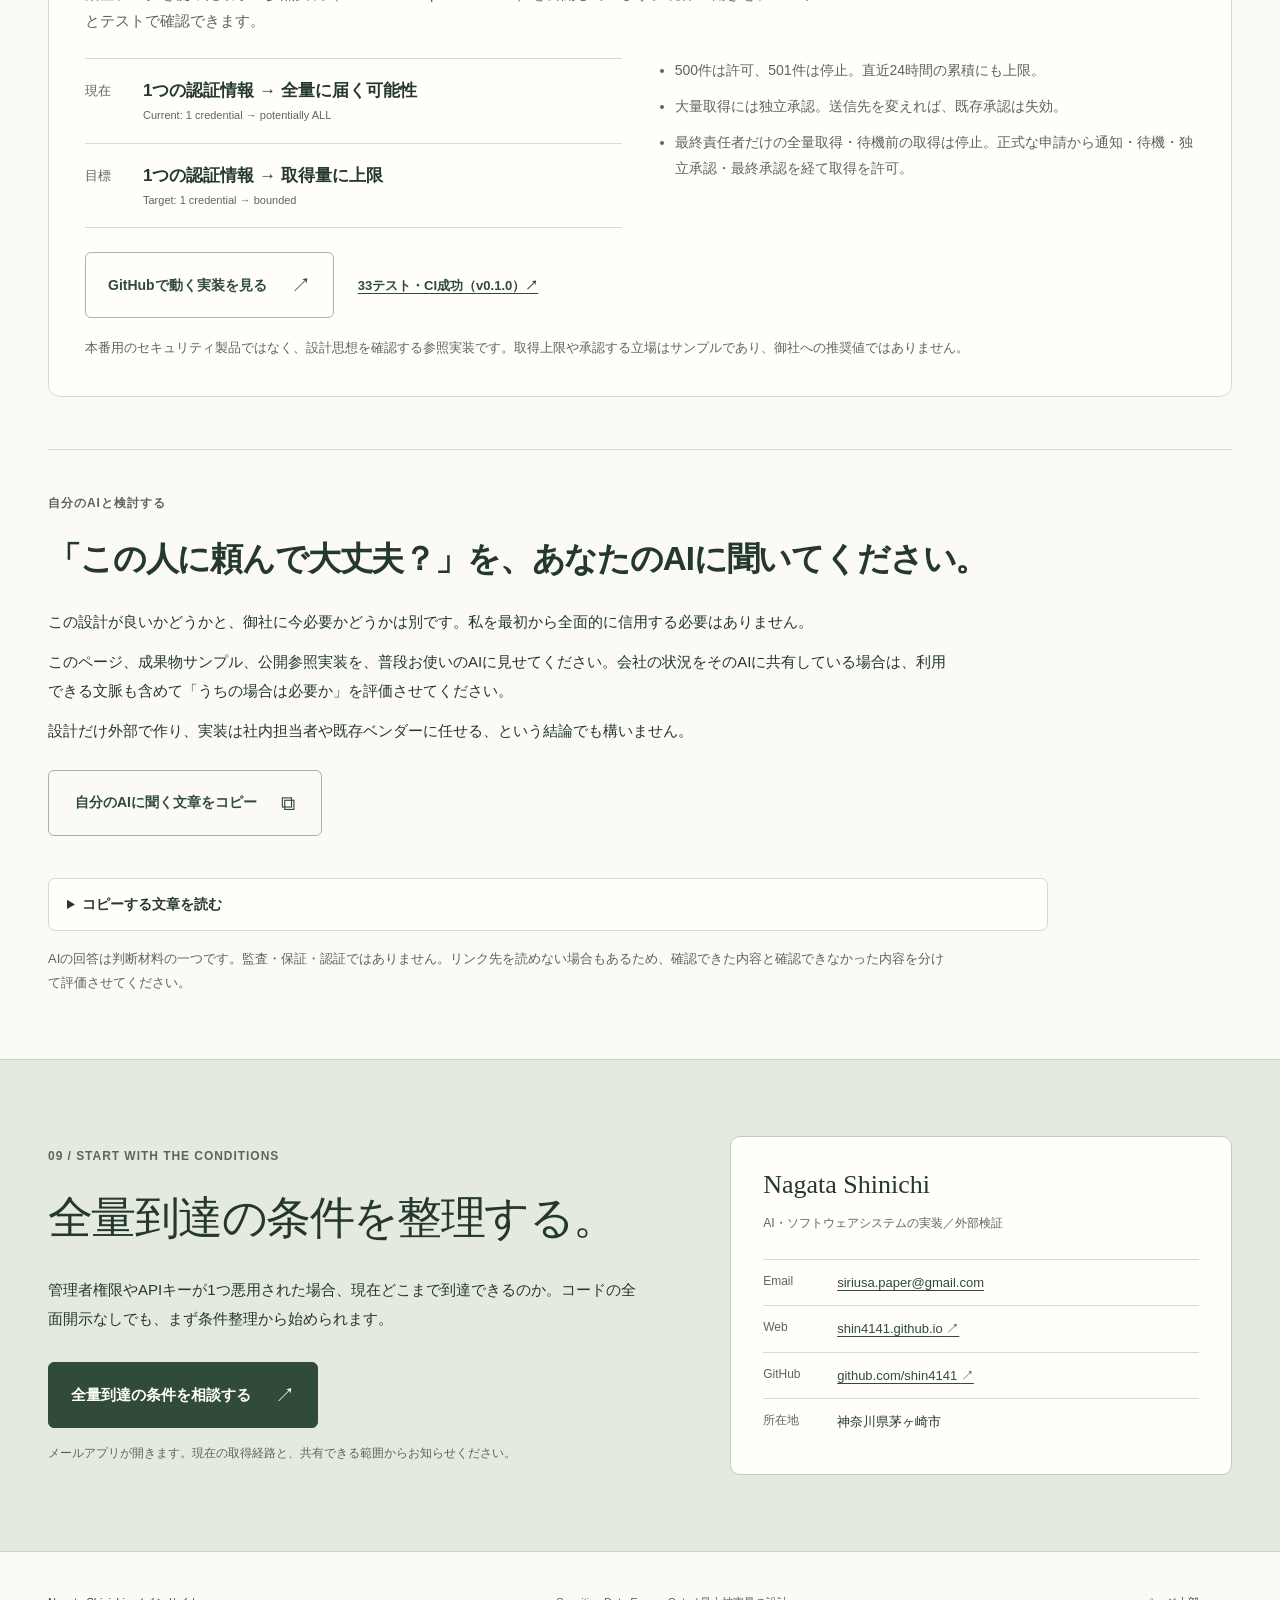
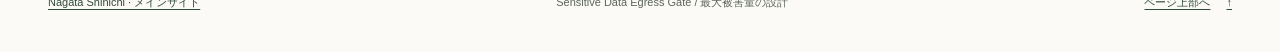
==== commit 835afda7: "Publish final SDEG design, samples, and reference proof" ====
--- a/sensitive-data-egress-gate/index.html
+++ b/sensitive-data-egress-gate/index.html
@@ -37,14 +37,15 @@
     <section class="hero container" aria-labelledby="hero-title">
       <div class="hero-copy">
         <p class="eyebrow"><span class="small-rule" aria-hidden="true"></span><span data-en="MAXIMUM LOSS DESIGN">最大被害量の設計 / Maximum Loss Design</span></p>
-        <h1 id="hero-title"><span><span data-en="If one administrator credential ">もし管理者アカウントが</span><span class="keep-phrase" data-en="were compromised,">1つ破られたら、</span></span><span class="hero-question"><span data-en="how much sensitive data ">何件の個人情報まで</span><span class="keep-phrase" data-en="could it reach?">届きますか？</span></span></h1>
+        <p class="hero-promise" data-en="No promise of a breach-free company.">「侵入されない会社」を約束するのではなく、</p>
+        <h1 id="hero-title"><span data-en="Even after a breach,">侵入されても、</span><span data-en="make full-dataset exposure harder.">全件流出しにくい会社へ。</span></h1>
+        <p class="hero-core-question"><span data-en="If one administrator credential is compromised, ">管理者アカウントが1つ破られたとき、</span><strong data-en="how much personal data could it reach?">何件の個人情報まで届きますか？</strong></p>
         <div class="volume-question" role="group" aria-label="100件、1万件、それとも全件？" data-en-aria-label="100 records, 10,000, or effectively all of them?">
           <div><strong>100</strong><span data-en="records?">件ですか。</span></div>
           <div><strong>10,000</strong><span data-en="records?">件ですか。</span></div>
           <div class="all-volume"><strong>ALL</strong><span data-en="Effectively all?">それとも全件ですか。</span></div>
         </div>
-        <p class="hero-value" data-en="Protect credentials. Design the maximum loss if access is abused.">認証を守るだけでなく、破られた後の最大被害量を設計する。</p>
-        <p class="hero-description" data-en="Sensitive Data Egress Gate designs limits on how much sensitive data one incident can expose—even after intrusion, credential misuse, insider abuse, or an operational mistake.">Sensitive Data Egress Gateは、侵入・認証情報悪用・内部不正・誤操作の後でも、一度の事故で失える最大量に上限があるかを設計します。</p>
+        <p class="hero-description" data-en="MFA, passkeys, and biometrics reduce the likelihood of unauthorized entry. Sensitive Data Egress Gate designs what comes next: a smaller maximum amount of data one compromised credential can reach.">多要素認証（MFA）・パスキー・生体認証などは、侵入の可能性を下げます。Sensitive Data Egress Gateは、その先──1つが破られた後の最大到達量を小さくする設計を扱います。</p>
         <div class="hero-actions">
           <a class="button primary" href="#contact"><span data-en="Map full-data access conditions">全量到達の条件を整理する</span><span aria-hidden="true">↗</span></a>
           <a class="text-link" href="#self-check"><span data-en="Find your current level">自社の段階を確認する</span><span aria-hidden="true">↓</span></a>
@@ -67,18 +68,18 @@
     </section>
 
     <div class="scope-strip">
-      <div class="container"><span class="scope-label" data-en="THE DATA AT STAKE">守る対象</span><p data-en="Personal information / ID documents / Medical records / Payroll / Bank details / KYC & KYB / Customer databases">個人情報 / 本人確認資料 / 医療情報 / 給与・銀行口座 / KYC・KYB / 顧客DB</p></div>
+      <div class="container"><span class="scope-label" data-en="THE DATA AT STAKE">守る対象</span><p data-en="Personal information / ID documents / Medical records / Payroll / Bank details / KYC & KYB / Customer databases">個人情報 / 本人確認資料 / 医療情報 / 給与・銀行口座 / 顧客・法人確認（KYC・KYB）/ 顧客情報</p></div>
     </div>
 
     <section class="section container analogy-section" aria-labelledby="analogy-title">
       <div class="section-heading">
-        <p class="eyebrow">02 / THE IDEA</p>
+        <p class="eyebrow" data-en="02 / THE IDEA">02 / 設計の考え方</p>
         <h2 id="analogy-title" data-en="An ATM puts a boundary beyond the PIN.">ATMは、暗証番号だけで全額を引き出せない。</h2>
       </div>
       <div class="analogy-grid">
         <div class="analogy-copy">
           <p data-en="Knowing the PIN does not mean an ATM will let you withdraw the entire account balance at once. Sensitive data can have a similar boundary: a designed limit on how much one incident can expose.">ATMでは、暗証番号を知っていても口座残高の全額を一度に引き出せない。機微なデータにも同じように、一度に失える最大量を設計できます。</p>
-          <p class="keyline" data-en="This goes beyond rate limiting.">これは単なるレート制限の話ではありません。</p>
+          <p class="keyline" data-en="This goes beyond rate limiting.">これは単に取得の頻度を制限する話ではありません。</p>
           <p class="muted" data-en="Volume, time, decision-makers, and destinations work together to define the conditions for release.">量・時間・判断する人・送信先を組み合わせて、データを外へ出す条件を定めます。</p>
         </div>
         <div class="design-variables">
@@ -91,42 +92,55 @@
           <div class="emergency-variable"><span class="variable-number">07</span><strong data-en="Emergency path">緊急時の特別経路</strong><span data-en="What happens under exceptional conditions?">例外時に、誰が何を許可するか</span></div>
         </div>
       </div>
+      <aside class="auth-boundary" id="authentication-boundary" aria-labelledby="auth-boundary-title">
+        <h3 id="auth-boundary-title" data-en="Stronger authentication does not define the loss bound.">強い認証だけでは、最大被害量は決まりません</h3>
+        <figure class="auth-boundary-figure">
+          <figcaption><span><span data-en="Authentication strength ≠ Loss bound">認証の強さ ≠ 被害量の上限</span><small class="technical-label" lang="en">Authentication strength ≠ Loss bound</small></span></figcaption>
+          <div class="auth-boundary-diagram">
+            <div class="auth-boundary-track"><strong><span data-en="Strong Authentication">入口の認証を強くする</span><small class="technical-label" lang="en">Strong Authentication</small></strong><span data-en="MFA / Passkey / Biometrics">多要素認証・パスキー・生体認証</span><span class="auth-boundary-arrow" aria-hidden="true">↓</span><p data-en="Lowers the likelihood of unauthorized entry">不正アクセスの可能性を下げる</p></div>
+            <span class="auth-boundary-separator" aria-hidden="true">≠</span>
+            <div class="auth-boundary-track"><strong><span data-en="Egress Bound">取得・持ち出し量に上限を設ける</span><small class="technical-label" lang="en">Egress Bound</small></strong><span><span data-en="Volume / Time / Seat / Destination">取得量・時間・承認する立場・送信先</span><small class="technical-label" lang="en">Volume / Time / Seat / Destination</small></span><span class="auth-boundary-arrow" aria-hidden="true">↓</span><p data-en="Limits maximum loss after entry">侵入後の最大損失を制限する</p></div>
+          </div>
+        </figure>
+        <p class="auth-boundary-explanation" data-en="MFA, biometrics, and passkeys lower the likelihood of unauthorized access. If one authenticated identity can still retrieve every record, its Maximum Extraction remains the full dataset.">多要素認証（MFA）、生体認証、パスキーなどは、不正アクセスの可能性を下げます。しかし、認証後に1つの権限で全件取得できるなら、最大到達量は全量のままです。</p>
+        <p class="auth-boundary-keyline" data-en="Strengthening entry protection and limiting the blast radius after entry are separate design decisions.">入口を強くすることと、入られた後に被害が及ぶ範囲（事故半径）を小さくすることは別の設計です。</p>
+      </aside>
     </section>
 
     <section class="check-section" id="self-check" aria-labelledby="check-title">
       <div class="container section">
         <div class="section-heading check-heading">
-          <div><p class="eyebrow">03 / FIVE-LEVEL SELF-CHECK</p><h2 id="check-title" data-en="Where does your system draw the line?">あなたのシステムは、どの段階ですか？</h2></div>
+          <div><p class="eyebrow" data-en="03 / FIVE-LEVEL SELF-CHECK">03 / 5段階の自己診断</p><h2 id="check-title" data-en="Where does your system draw the line?">あなたのシステムは、どの段階ですか？</h2></div>
           <p data-en="Start with one question: what could a single abused credential actually reach?">1つの認証情報が悪用されたとき、実際にどこまで取得できるかを考えてみてください。</p>
         </div>
         <fieldset class="level-options">
           <legend data-en="Choose the closest description of your current access path. This is a map, not a score.">採点ではありません。現在の取得経路に最も近い説明を選んでください。</legend>
           <label class="level-card">
-            <span class="level-number"><span>LEVEL</span><strong>01</strong></span>
+            <span class="level-number"><span data-en="LEVEL">段階</span><strong>01</strong></span>
             <span class="level-content"><strong data-en="Authentication grants full or near-full access">認証できれば全量取得可能</strong><span data-en="A successful login is enough to reach all, or effectively all, sensitive records.">ログインできれば、全件または実質全件へ届く。</span></span>
             <span class="level-boundary" data-en="Authentication">認証</span>
             <input type="radio" name="egress-level" value="1">
           </label>
           <label class="level-card">
-            <span class="level-number"><span>LEVEL</span><strong>02</strong></span>
+            <span class="level-number"><span data-en="LEVEL">段階</span><strong>02</strong></span>
             <span class="level-content"><strong data-en="Per-request volume is limited">1回の取得量のみ制限</strong><span data-en="Each request has a cap, but repeated requests can still accumulate.">一度の取得には上限があるが、繰り返し取得は積み上がる。</span></span>
             <span class="level-boundary" data-en="+ Volume">+ 量</span>
             <input type="radio" name="egress-level" value="2">
           </label>
           <label class="level-card">
-            <span class="level-number"><span>LEVEL</span><strong>03</strong></span>
+            <span class="level-number"><span data-en="LEVEL">段階</span><strong>03</strong></span>
             <span class="level-content"><strong data-en="Cumulative extraction is limited over time">一定時間内の累積取得量も制限</strong><span data-en="Repeated extraction is counted against a total limit over a defined time window.">一定の時間枠で、複数回の取得量も合算して制限する。</span></span>
             <span class="level-boundary" data-en="+ Time">+ 時間</span>
             <input type="radio" name="egress-level" value="3">
           </label>
           <label class="level-card">
-            <span class="level-number"><span>LEVEL</span><strong>04</strong></span>
+            <span class="level-number"><span data-en="LEVEL">段階</span><strong>04</strong></span>
             <span class="level-content"><strong data-en="Large exports have additional release conditions">大量取得に追加の条件</strong><span data-en="Additional approval, destination controls, or a waiting period are defined according to operational needs.">別担当者承認・送信先制限・待機時間など、業務に応じた条件がある。</span></span>
-            <span class="level-boundary" data-en="+ Release conditions">+ Release条件</span>
+            <span class="level-boundary" data-en="+ Release conditions">+ 取得許可の条件</span>
             <input type="radio" name="egress-level" value="4">
           </label>
           <label class="level-card">
-            <span class="level-number"><span>LEVEL</span><strong>05</strong></span>
+            <span class="level-number"><span data-en="LEVEL">段階</span><strong>05</strong></span>
             <span class="level-content"><strong data-en="Full extraction is unavailable through the normal path">全量取得は通常経路では不可</strong><span data-en="Full extraction requires organization-specific multi-party approval, time constraints, and a dedicated route.">会社ごとに定めた複数承認・時間制約・専用経路が必要。</span></span>
             <span class="level-boundary" data-en="+ Dedicated route">+ 専用経路</span>
             <input type="radio" name="egress-level" value="5">
@@ -136,58 +150,242 @@
           <div><p class="eyebrow" id="result-level"></p><h3 id="result-title"></h3><p id="result-question"></p></div>
           <a class="text-link" href="#contact"><span data-en="Discuss these conditions">この条件を相談する</span><span aria-hidden="true">↗</span></a>
         </aside>
-        <p class="check-note"><strong data-en="A map of conditions, not a score.">これは点数ではなく、条件の見取り図です。</strong><span data-en="Level 5 is not the right answer for every organization. The appropriate structure depends on your operations. Selection alone does not verify your actual controls.">Level 5が、すべての会社の正解ではありません。業務要件に応じて適切な構造は異なります。選択だけで実装の有効性が確認されるものではありません。</span></p>
+        <p class="check-note"><strong data-en="A map of conditions, not a score.">これは点数ではなく、条件の見取り図です。</strong><span data-en="Level 5 is not the right answer for every organization. The appropriate structure depends on your operations. Selection alone does not verify your actual controls.">段階5が、すべての会社の正解ではありません。業務要件に応じて適切な構造は異なります。選択だけで実装の有効性が確認されるものではありません。</span></p>
         <p class="muted uncertainty-note" data-en="Not sure? Start by documenting the conditions under which full extraction is currently possible.">分からない場合は、今どの条件なら全量を取得できるかを整理するところから始められます。</p>
+        <aside class="escalation-pattern" id="escalation-multisig" aria-labelledby="escalation-title">
+          <h3 id="escalation-title"><span data-en="Representative Level 5 pattern: ">段階5の代表設計例：</span><span>Escalation Multisig Gate</span></h3>
+          <p class="escalation-intro" data-en="For full or near-full extraction, design an approval structure that escalates with impact, rather than simply adding more approvers.">影響が大きいほど、承認の段階を増やす設計です。全量・全量近接の取得では、単に承認人数を増やすだけでなく、影響量に応じて承認の仕組みそのものを段階的に強くします。</p>
+          <div class="escalation-levels"><p><strong data-en="Level 4:">段階4：</strong><span data-en="Additional approval exists.">追加承認がある。</span></p><p><strong data-en="Level 5:">段階5：</strong><span data-en="The approval structure itself escalates with impact.">影響量に応じて承認の仕組みそのものを段階的に強くする。</span></p></div>
+          <div class="escalation-diagrams">
+            <figure class="escalation-impact">
+              <figcaption data-en="Gate conditions increase with impact">影響量に応じた取得条件の例</figcaption>
+              <ol class="escalation-impact-steps">
+                <li><strong class="escalation-volume">0–500</strong><span data-en="Normal path">通常経路</span></li>
+                <li><strong class="escalation-volume">501–2,000</strong><span data-en="Cumulative Gate">累積取得量の条件</span></li>
+                <li><strong class="escalation-volume">2,001–10,000</strong><span data-en="Additional Seat + notification">別の承認者 + 通知</span></li>
+                <li><strong class="escalation-volume">10,000+</strong><span data-en="Multiple independent approvals + WAIT">複数の独立承認 + 待機</span></li>
+                <li class="escalation-full"><strong class="escalation-volume"><span data-en="ALL / near-ALL">全量・全量近接</span><small class="technical-label" lang="en">ALL / near-ALL</small></strong><div><strong>Escalation Multisig Gate</strong><span><span data-en="Owner Seat + fixed Destination + ">最終責任者の承認 + 固定送信先 + </span><span class="keep-phrase" data-en="time constraint">時間制約</span></span></div></li>
+              </ol>
+              <p class="escalation-caption" data-en="Illustrative values. Apply the stronger gate when conditions overlap; full or near-full access uses its dedicated gate regardless of record count.">数値はサンプル値です。複数条件に該当する場合はより強い取得条件を適用し、全量・全量近接は件数にかかわらず専用の条件で判断します。</p>
+            </figure>
+            <figure class="escalation-flow">
+              <figcaption data-en="Example: full or near-full release">全量・全量近接の取得許可の例</figcaption>
+              <ol class="escalation-chain">
+                <li><strong><span data-en="Operator / Request">操作担当者から申請</span><small class="technical-label" lang="en">Operator / Request</small></strong><span data-en="Valid request from an authorized lower-privilege Seat">申請権限を持つ低権限の立場から正式に申請</span></li>
+                <li><strong><span data-en="Notify">通知</span><small class="technical-label" lang="en">Notify</small></strong><span data-en="Notify all registered Seats">登録された関係者全員へ通知</span></li>
+                <li><strong><span data-en="WAIT">待機</span><small class="technical-label" lang="en">WAIT</small></strong><span data-en="Required waiting / intervention window">所定の待機・介入時間</span></li>
+                <li><strong><span data-en="Manager / Data Steward">管理担当者の承認</span><small class="technical-label" lang="en">Manager / Data Steward</small></strong><span data-en="Check and approve scope, volume, and destination">対象データの範囲・取得量・送信先を確認・承認</span></li>
+                <li><strong><span data-en="Security / Data Owner">独立した担当者の承認</span><small class="technical-label" lang="en">Security / Data Owner</small></strong><span data-en="Required independent approval">必要な独立承認</span></li>
+                <li class="escalation-owner"><strong><span data-en="Owner Seat">最終責任者の承認</span><small class="technical-label" lang="en">Owner Seat</small></strong><span data-en="Final approval under the configured Owner policy">定めた最終責任者の人数・承認条件で判断</span></li>
+                <li><strong><span data-en="Release">取得許可</span><small class="technical-label" lang="en">Release</small></strong><span data-en="Bound request and conditions; approvals unexpired">申請・条件を固定し、承認期限内のみ</span></li>
+              </ol>
+            </figure>
+          </div>
+          <p class="escalation-owner-boundary"><strong data-en="An Owner credential alone cannot release the data.">最終責任者の認証情報だけでは取得を許可できません。</strong><span data-en="Final approval is effective only after the request, notifications, waiting period, required intermediate approvals, and bound conditions are valid.">最終承認は、前段の申請・通知・待機・必要な中間承認と条件固定が成立している時だけ有効です。</span></p>
+          <p class="escalation-config" data-en="This is one possible Level 5 pattern. Seat roles, approval counts, Owner configuration, and waits follow each company's operations, responsibilities, and availability needs. Owner policy may use 1 Owner or, for example, 2-of-3 Owner Seats.">段階5の唯一の正解ではありません。承認する立場の数・必要承認人数・最終責任者の構成・待機時間は、各社の業務要件・責任分担・運用を継続できる条件に合わせて設計します。最終責任者は1名でも、3名のうち2名の承認（2-of-3 Owner Seats）などの構成でも設計できます。</p>
+          <div class="escalation-details">
+            <details><summary data-en="Company-specific design parameters">会社ごとに決める設計条件</summary><ul><li data-en="Requesting Seat, intermediate approval Seats, final Owner Seats">申請する立場・中間承認する立場・最終責任者</li><li data-en="Required approvals at each stage, number of Owner Seats, waiting time at each gate, notification recipients">各段階の承認人数・最終責任者の人数・各条件での待機時間・通知対象</li><li data-en="Volume threshold, Destination, Scope, approval expiry, emergency route">取得量の境目・送信先・対象データの範囲・承認有効期限・緊急経路</li></ul></details>
+            <details><summary data-en="Release preconditions and invalidation rules">取得許可の成立条件と承認の失効ルール</summary><ul>
+              <li><strong><span data-en="Applicant ≠ Approver">申請者と独立承認者を分ける</span><small class="technical-label" lang="en">Applicant ≠ Approver</small></strong><span data-en="The requester does not count as an independent approver.">申請者自身を独立承認者として数えません。</span></li>
+              <li><strong><span data-en="Owner cannot bypass the chain">最終責任者も承認の順序を省略できない</span><small class="technical-label" lang="en">Owner cannot bypass the chain</small></strong><span data-en="The Owner cannot directly request, approve, and release without the preceding gate conditions.">最終責任者が直接「申請 → 承認 → 取得許可」を行い、前段の条件を省略することはできません。</span></li>
+              <li><strong data-en="Mutation invalidates approval">条件変更で承認失効</strong><span data-en="A change to data scope, volume, destination, requester, or release class invalidates existing approvals.">対象データの範囲・取得量・送信先・申請者・取得許可の種類のいずれかが変わると、既存承認は失効します。</span></li>
+              <li><strong data-en="Approval expiry">承認有効期限</strong><span data-en="Approval is bound to its request and release and expires. Old approvals cannot be reused for a future release.">承認は対象の申請・取得許可と期限に紐付けます。期限切れや、将来の別の取得許可への使い回しは認めません。</span></li>
+              <li><strong data-en="Emergency route isolation">緊急経路の分離</strong><span data-en="Emergency access cannot become a normal route. Require its own scope, expiry, Seats, and evidence trail.">通常経路へ流用せず、緊急経路固有の対象範囲・期限・承認する立場・操作記録を要求します。</span></li>
+            </ul></details>
+          </div>
+        </aside>
+        <aside class="reference-map" id="reference-map" aria-labelledby="reference-map-title">
+          <h3 id="reference-map-title" data-en="Start with a strong reference architecture, then tailor it.">まず強い地図を作り、そこから引き算する</h3>
+          <p class="reference-map-intro" data-en="Level 5 is the most comprehensive reference map in this framework for designing a tighter loss bound. It does not prescribe the same configuration for every company.">段階5は、最大被害量を強く抑えるために、設計で考慮する条件を最も広く示す地図（Reference Map）です。すべての企業に同じ構成を求めるものではありません。</p>
+          <ol class="reference-map-flow">
+            <li><strong><span data-en="Reference Architecture">基準となる設計</span><small class="technical-label" lang="en">Reference Architecture</small></strong><span><span data-en="Volume / Time / Seat / Destination / Exception / Escalation">取得量・時間・承認する立場・送信先・例外経路・承認段階の強化</span><small class="technical-label" lang="en">Volume / Time / Seat / Destination / Exception / Escalation</small></span></li>
+            <li><strong data-en="Remove unneeded controls; record why">理由付きで引き算</strong><span data-en="Unneeded waits, approval Seats, and volume caps">不要な待機時間・承認する立場・取得上限など</span></li>
+            <li><strong><span data-en="Target State">目標とする状態</span><small class="technical-label" lang="en">Target State</small></strong><span data-en="Fit the company's actual operations">会社ごとの現実の運用に合わせる</span></li>
+          </ol>
+          <p class="reference-map-method" data-en="Use the strong reference architecture as a starting point. Deliberately remove controls the workflow does not need, with documented reasons, to define the company's Target State.">強い基準設計を出発点に、業務上不要な待機時間、承認する立場、取得上限などを会社ごとに意図的に外し、その理由を残して現実の運用に合わせた目標とする状態を作ります。</p>
+          <p class="reference-map-keyline" data-en="Distinguish controls that were never considered from those consciously left out after review.">考慮しなかった制御と、考慮した上で外した制御を区別する。</p>
+        </aside>
         <noscript><p class="muted">JavaScriptが無効でも、5段階の説明と相談先はご覧いただけます。</p></noscript>
       </div>
     </section>
 
     <section class="section container" aria-labelledby="before-after-title">
-      <div class="section-heading"><p class="eyebrow">04 / BEFORE → AFTER</p><h2 id="before-after-title" data-en="Design the path before data leaves.">データが出るまでの経路を、設計する。</h2><p data-en="Leave time and room to intervene before a high-impact release becomes irreversible.">高影響のReleaseほど、不可逆になる前に時間と介入の余地を残します。</p></div>
+      <div class="section-heading"><p class="eyebrow" data-en="04 / BEFORE → AFTER">04 / 現在の状態 → 変更後</p><h2 id="before-after-title" data-en="Design the path before data leaves.">データが出るまでの経路を、設計する。</h2><p data-en="Leave time and room to intervene before a high-impact release becomes irreversible.">影響の大きい取得許可ほど、取り消せなくなる前に時間と介入の余地を残します。</p></div>
       <div class="flow-comparison">
-        <figure class="flow-before"><figcaption><span>BEFORE</span><strong data-en="One login. All the data.">ログインの先に、全量。</strong></figcaption>
-          <ol class="before-steps"><li><span data-en="Login">ログイン</span></li><li><span data-en="Admin privilege">管理者権限</span></li><li class="export-all"><span>Export ALL</span><span class="all-blocks" aria-hidden="true">▦ ▦ ▦</span></li></ol>
+        <figure class="flow-before"><figcaption><span data-en="BEFORE">現在の状態</span><strong data-en="One login. All the data.">ログインの先に、全量。</strong></figcaption>
+          <ol class="before-steps"><li><span data-en="Login">ログイン</span></li><li><span data-en="Admin privilege">管理者権限</span></li><li class="export-all"><span data-en="Export ALL">全件を取得</span><span class="all-blocks" aria-hidden="true">▦ ▦ ▦</span></li></ol>
         </figure>
-        <figure class="flow-after"><figcaption><span>AFTER</span><strong data-en="Release through defined gates.">条件を通って、Releaseへ。</strong></figcaption>
-          <ol class="after-steps"><li><span class="flow-dot" aria-hidden="true"></span><strong data-en="Login">ログイン</strong><span data-en="Who is requesting access?">誰が取得するか</span></li><li><span class="flow-dot" aria-hidden="true"></span><strong data-en="Access scope">アクセス範囲</strong><span data-en="Which data may be reached?">どのデータへ届くか</span></li><li><span class="flow-dot" aria-hidden="true"></span><strong>Volume Gate</strong><span data-en="Per-request + cumulative volume">一度の量 + 累積量</span></li><li><span class="flow-dot" aria-hidden="true"></span><strong>Time Gate</strong><span data-en="Time windows + delays">時間枠 + 待機時間</span></li><li><span class="flow-dot" aria-hidden="true"></span><strong>Approval Gate</strong><span data-en="Organization-specific approval">業務に応じた複数承認</span></li><li><span class="flow-dot" aria-hidden="true"></span><strong>Destination Gate</strong><span data-en="Approved destinations + routes">許可された送信先 + 経路</span></li><li class="release-step"><span class="flow-dot" aria-hidden="true"></span><strong>Release</strong><span data-en="Only within the defined conditions">定めた条件の範囲で</span></li></ol>
+        <figure class="flow-after"><figcaption><span data-en="AFTER">目標とする状態</span><strong data-en="Release through defined gates.">条件を満たして、取得許可へ。</strong></figcaption>
+          <ol class="after-steps"><li><span class="flow-dot" aria-hidden="true"></span><strong data-en="Login">ログイン</strong><span data-en="Who is requesting access?">誰が取得するか</span></li><li><span class="flow-dot" aria-hidden="true"></span><strong data-en="Access scope">アクセス範囲</strong><span data-en="Which data may be reached?">どのデータへ届くか</span></li><li><span class="flow-dot" aria-hidden="true"></span><strong><span data-en="Volume Gate">取得量の条件</span><small class="technical-label" lang="en">Volume Gate</small></strong><span data-en="Per-request + cumulative volume">一度の量 + 累積量</span></li><li><span class="flow-dot" aria-hidden="true"></span><strong><span data-en="Time Gate">時間の条件</span><small class="technical-label" lang="en">Time Gate</small></strong><span data-en="Time windows + delays">時間枠 + 待機時間</span></li><li><span class="flow-dot" aria-hidden="true"></span><strong><span data-en="Approval Gate">承認の条件</span><small class="technical-label" lang="en">Approval Gate</small></strong><span data-en="Organization-specific approval">業務に応じた複数承認</span></li><li><span class="flow-dot" aria-hidden="true"></span><strong><span data-en="Destination Gate">送信先の条件</span><small class="technical-label" lang="en">Destination Gate</small></strong><span data-en="Approved destinations + routes">許可された送信先 + 経路</span></li><li class="release-step"><span class="flow-dot" aria-hidden="true"></span><strong><span data-en="Release">取得許可</span><small class="technical-label" lang="en">Release</small></strong><span data-en="Only within the defined conditions">定めた条件の範囲で</span></li></ol>
         </figure>
       </div>
       <div class="intervention-principles"><span data-en="Time before release">即時にしない</span><span data-en="More than one decision-maker">単独にしない</span><span data-en="Room to intervene">介入の余地を残す</span></div>
     </section>
 
-    <section class="section container difference-section" aria-labelledby="difference-title">
-      <div class="section-heading"><p class="eyebrow">05 / THE UNIT OF DESIGN</p><h2 id="difference-title" data-en="Before adding controls, define what may leave.">機能を足す前に、何をどこまで許すかを設計します。</h2></div>
+    <section class="section container difference-section" id="difference" aria-labelledby="difference-title">
+      <div class="section-heading"><p class="eyebrow" data-en="05 / THE UNIT OF DESIGN">05 / 何を設計するか</p><h2 id="difference-title"><span class="jp-phrase" data-en="Before adding more security controls, ">セキュリティ機能を増やす前に、</span><span class="jp-phrase" data-en="design how much data one compromised credential could expose.">「1つ破られたとき最大何件失えるか」を設計します。</span></h2><p data-en="Bring MFA, access controls, rate limits, approvals, and DLP together around one boundary: how many records could be reached. Turn that boundary into a Target State your engineers can implement.">多要素認証（MFA）、権限管理、取得頻度の制限（Rate Limit）、承認フロー、情報持ち出し対策（DLP）などを個別に見るだけでなく、「最大何件まで到達できるか」という1つの境界にまとめ、社内で実装できる目標とする状態へ変換します。</p></div>
+      <p class="positioning-axis" data-en="One assessment axis: Maximum Extraction through the paths we can verify if one credential is misused.">評価の中心は、最大到達量（Maximum Extraction）です。1つの認証情報が悪用された場合、確認できた経路の範囲で最大何件まで到達できるかを整理します。</p>
+      <p class="positioning-practice" data-en="Cross-path analysis, threat modeling, and blast-radius analysis are established security practices. This service narrows the scope and brings the work together in one deliverable.">経路をまたぐ分析（cross-path analysis）、脅威の想定（threat modeling）、被害が及ぶ範囲の分析（blast-radius analysis）は、既存の安全性確認でも行われます。本サービスは対象と評価軸を絞り、一つの成果物にまとめます。</p>
       <div class="difference-grid">
-        <div class="feature-request"><h3 data-en="A request for individual features">一般的な実装依頼</h3><ul><li data-en="Add MFA">MFAを追加</li><li data-en="Add RBAC">RBACを追加</li><li data-en="Add rate limits">Rate Limitを追加</li><li data-en="Add audit logs">Audit Logを追加</li><li data-en="Add an approval flow">Approval Flowを追加</li></ul></div>
-        <div class="cross-cutting-design"><h3>Sensitive Data Egress Gate</h3><p class="design-statement" data-en="Who may release what, how much, under which conditions, to where, and how quickly?">誰が、どの条件で、どれだけ、どこへ、どの速度でReleaseできるか。</p><p data-en="Design these conditions together, then choose the controls that implement them.">この条件を横断して設計し、その設計を実現する機能を選びます。</p><span class="design-tag" data-en="Conditions → Controls → Verification">条件設計 → 実装 → 検証</span></div>
+        <div class="feature-request"><h3 data-en="A broad security review">一般的な幅広い安全性の確認（Security Review）</h3><ul><li data-en="Examine multiple risks, attack paths, and controls">複数のリスク・攻撃経路・制御を広く確認</li><li><span data-en="May return ">指摘事項・改善提案を</span><span class="keep-phrase" data-en="findings and recommendations">返す場合がある</span></li></ul></div>
+        <div class="cross-cutting-design"><h3>Sensitive Data Egress Gate</h3><ul><li data-en="Focus on sensitive-data egress">機微データの取得・持ち出しに対象を限定</li><li data-en="Use Maximum Extraction as the main assessment axis">最大到達量を評価の中心にする</li><li data-en="Design boundary values from Current State to Target State">現在の状態 → 目標とする状態の境界値を設計</li><li data-en="Define what to verify after implementation">実装後に確認する条件まで定義</li></ul><span class="design-tag"><span data-en="Volume / Time / Seat / Destination / Exception">取得量・時間・承認する立場・送信先・例外経路</span><small class="technical-label" lang="en">Volume / Time / Seat / Destination / Exception</small></span></div>
+      </div>
+      <p class="comparison-keyline" data-en="A focused review that goes deep on maximum records at risk.">広く見る代わりに、「最大何件失えるか」を深く設計する。</p>
+      <div class="buyer-benefit" aria-labelledby="buyer-benefit-title">
+        <h3 id="buyer-benefit-title" data-en="A shared boundary for leadership and engineering decisions.">経営側と実装側が、同じ境界を見て判断できます。</h3>
+        <p data-en="Leadership decides how much loss is acceptable. Engineers can see what needs to change to establish that boundary. Both decisions use the same design document.">経営側は「どこまでの損失を許容するか」を判断し、エンジニア側は「何を実装すればその境界になるか」を確認できます。同じ設計書で、双方の判断をつなぎます。</p>
+        <ol class="decision-steps"><li><strong><span data-en="Current State">現在の状態</span><small class="technical-label" lang="en">Current State</small></strong><span data-en="What can be reached today?">現在どこまで行けるか</span></li><li><strong><span data-en="Target State">目標とする状態</span><small class="technical-label" lang="en">Target State</small></strong><span data-en="How much should be allowed?">どこまで許すか</span></li><li><strong><span data-en="Design Delta">何を変えるか</span><small class="technical-label" lang="en">Design Delta</small></strong><span data-en="What needs to change?">何を変えるか</span></li><li><strong><span data-en="Verification">実装後の確認</span><small class="technical-label" lang="en">Verification</small></strong><span data-en="What should be checked after implementation?">実装後に確認すること</span></li></ol>
       </div>
     </section>
 
     <section class="section container" id="design" aria-labelledby="engagement-title">
-      <div class="section-heading"><p class="eyebrow">06 / HOW WE WORK</p><h2 id="engagement-title" data-en="Design. Review. Verify.">設計から、実装後の確認まで。</h2><p data-en="Start at the point that fits your team and the information you can share.">社内の状況と、開示できる範囲に合わせて進めます。</p></div>
+      <div class="section-heading"><p class="eyebrow" data-en="06 / HOW WE WORK">06 / 設計と進め方</p><h2 id="engagement-title" data-en="Design. Review. Verify.">設計から、実装後の確認まで。</h2><p data-en="Start at the point that fits your team and the information you can share.">社内の状況と、開示できる範囲に合わせて進めます。</p></div>
       <div class="engagement-grid">
-        <article class="engagement-card"><span class="card-index">01 / DESIGN</span><h3 data-en="A design for your operations">オーダーメード設計書</h3><p data-en="For organizations that prefer to keep code and internal systems in-house. Define release conditions from your business requirements; your own engineers can implement them.">コードや内部構成を外部へ出したくない企業向け。業務要件からRelease条件を設計し、実装は顧客側のエンジニアで進められます。</p><ul><li data-en="Per-request and cumulative limits">取得上限・累積上限</li><li data-en="Time constraints and approval roles">時間・承認人数と役割</li><li data-en="Destinations and emergency routes">送信先・緊急経路</li><li data-en="Audit trails and recovery conditions">監査証跡・復旧条件</li><li data-en="Implementation priorities">導入優先順位</li></ul></article>
-        <article class="engagement-card"><span class="card-index">02 / IMPLEMENTATION REVIEW</span><h3 data-en="Review what you can share">見せられる範囲をレビュー</h3><p data-en="Review the code, architecture, and tests you are able to share. Compare the implementation with the intended volume, time, approval, and routing boundaries.">見せられる範囲のコード・構成・テストを確認。量・時間・承認・経路の条件が、意図どおり実装されているかを整理します。</p><p class="card-footnote" data-en="Review scope is agreed around the material available.">共有できる情報に合わせて、確認範囲を定めます。</p></article>
-        <article class="engagement-card"><span class="card-index">03 / VERIFICATION</span><h3 data-en="Check the implemented limits">実装後の事故半径を確認</h3><p data-en="After implementation, check whether the agreed conditions limit the blast radius as designed. Make verified conditions and remaining unknowns explicit.">実装後に、設計どおり事故半径が制限されているかを確認。確認できた条件と、残る未確認事項を明確にします。</p><p class="card-footnote" data-en="Verification is bounded by the agreed scope and environment.">合意した範囲・環境で確認します。</p></article>
-      </div>
-      <ol class="engagement-path" aria-label="進め方の例" data-en-aria-label="An example engagement path"><li>Design</li><li data-en="Internal Implementation">社内で実装</li><li>Verification</li></ol>
-      <p class="approval-note" data-en="There is no universal approval count. A 2-of-3 or 3-of-5 rule may be appropriate in some workflows; the actual roles, thresholds, and timing are designed for your organization.">承認人数に一律の正解はありません。2-of-3 / 3-of-5などは設計例であり、実際の役割・条件・時間は各社の業務要件に合わせて定めます。</p>
+        <article class="engagement-card"><span class="card-index"><span data-en="01 / DESIGN">01 / 設計書を作成</span><small class="technical-label" lang="en">01 / DESIGN</small></span><h3 data-en="A design for your operations">オーダーメード設計書</h3><p data-en="For organizations that prefer to keep code and internal systems in-house. Define release conditions from your business requirements; your own engineers can implement them.">コードや内部構成を外部へ出したくない企業向け。業務要件から取得許可の条件を設計し、実装は顧客側のエンジニアで進められます。</p><ul><li data-en="Per-request and cumulative limits">取得上限・累積上限</li><li data-en="Time constraints and approval roles">時間・承認人数と役割</li><li data-en="Destinations and emergency routes">送信先・緊急経路</li><li data-en="Audit trails and recovery conditions">監査証跡・復旧条件</li><li data-en="Implementation priorities">導入優先順位</li></ul></article>
+        <article class="engagement-card"><span class="card-index"><span data-en="02 / IMPLEMENTATION REVIEW">02 / 実装内容を確認</span><small class="technical-label" lang="en">02 / IMPLEMENTATION REVIEW</small></span><h3 data-en="Review what you can share">見せられる範囲の実装を確認</h3><p data-en="Review the code, architecture, and tests you are able to share. Compare the implementation with the intended volume, time, approval, and routing boundaries.">見せられる範囲のコード・構成・テストを確認。量・時間・承認・経路の条件が、意図どおり実装されているかを整理します。</p><p class="card-footnote" data-en="Review scope is agreed around the material available.">共有できる情報に合わせて、確認範囲を定めます。</p></article>
+        <article class="engagement-card"><span class="card-index"><span data-en="03 / VERIFICATION">03 / 実装後の確認</span><small class="technical-label" lang="en">03 / VERIFICATION</small></span><h3 data-en="Check the implemented limits">実装後の被害範囲を確認</h3><p data-en="After implementation, check whether the agreed conditions limit the blast radius as designed. Make verified conditions and remaining unknowns explicit.">実装後に、設計どおり被害が及ぶ範囲が制限されているかを確認。確認できた条件と、残る未確認事項を明確にします。</p><p class="card-footnote" data-en="Verification is bounded by the agreed scope and environment.">合意した範囲・環境で確認します。</p></article>
+      </div>
+      <div class="sample-deliverable" id="sample-deliverable" role="region" aria-labelledby="sample-title">
+        <div class="sample-copy">
+          <h3 id="sample-title" data-en="Sample Deliverable">成果物サンプル</h3>
+          <p class="sample-lead"><strong data-en="See what the actual deliverable looks like in three pages.">実際に何が納品されるか、3ページで確認できます。</strong></p>
+          <p class="sample-intro" data-en="This fictional example shows how we translate:">架空企業を使って、</p>
+          <ul class="sample-contents"><li><span data-en="Current State">現在の状態</span><small class="technical-label" lang="en">Current State</small></li><li><span data-en="Maximum Extraction">最大到達量</span><small class="technical-label" lang="en">Maximum Extraction</small></li><li><span data-en="Target State">目標とする状態</span><small class="technical-label" lang="en">Target State</small></li><li><span data-en="Time / Seat / Destination / Volume / Exception">時間・承認する立場・送信先・取得量・例外経路</span><small class="technical-label" lang="en">Time / Seat / Destination / Volume / Exception</small></li><li><span data-en="Verification">実装後の確認</span><small class="technical-label" lang="en">Verification</small></li></ul>
+          <p data-en="into a concrete design document.">までを設計書にしたサンプルです。</p>
+        </div>
+        <div class="sample-action">
+          <a class="button secondary" data-sample-pdf data-ja-href="./assets/example-mobility-jp.pdf" data-en-href="./assets/example-mobility-en.pdf" href="./assets/example-mobility-jp.pdf" type="application/pdf" hreflang="ja" target="_blank" rel="noopener" aria-describedby="sample-summary"><span data-en="View sample deliverable (PDF)">成果物サンプルを見る（PDF）</span><span aria-hidden="true">↗</span></a>
+          <p class="sample-note" id="sample-summary" data-en="This sample uses a completely fictional company.">完全架空企業を使った設計例です。</p>
+        </div>
+      </div>
+      <ol class="engagement-path" aria-label="進め方の例" data-en-aria-label="An example engagement path"><li><span data-en="Design">設計書を作成</span><small class="technical-label" lang="en">Design</small></li><li data-en="Internal Implementation">社内で実装</li><li><span data-en="Verification">実装後の確認</span><small class="technical-label" lang="en">Verification</small></li></ol>
+      <p class="approval-note" data-en="There is no universal approval count. A 2-of-3 or 3-of-5 rule may be appropriate in some workflows; the actual roles, thresholds, and timing are designed for your organization.">承認人数に一律の正解はありません。3名のうち2名、5名のうち3名の承認（2-of-3 / 3-of-5）などは設計例であり、実際の役割・条件・時間は各社の業務要件に合わせて定めます。</p>
+      <aside class="assessment-boundary" aria-labelledby="assessment-title"><h3 id="assessment-title"><span data-en="Assessment boundary">確認できる範囲</span><small class="technical-label" lang="en">Assessment boundary</small></h3><p data-en="Design and verification cover the access paths you present, the information you provide, and the parts of the implementation available for review.">設計・確認は、提示された取得経路、提供された情報、および確認可能な実装範囲を対象とします。</p><p data-en="This does not guarantee the completeness of the entire system, including undisclosed or unknown paths, or the absence of every possible route for data leakage.">未開示・未把握の経路を含むシステム全体の完全性や、全ての流出経路の不存在を保証するものではありません。</p></aside>
     </section>
 
     <section class="disclosure-section container" aria-labelledby="disclosure-title">
       <div class="disclosure-marker" aria-hidden="true">[ ]</div>
-      <div><p class="eyebrow">07 / START WITH WHAT YOU CAN SHARE</p><h2 id="disclosure-title"><span class="jp-phrase" data-en="You do not need to disclose ">ソースコードをすべて</span><span class="jp-phrase" data-en="your entire ">開示いただく必要は</span><span class="jp-phrase" data-en="source code.">ありません。</span></h2><p data-en="We can map the conditions for full-data access using only the architecture, workflow, and implementation details your organization is able to share.">見せられる範囲だけでも、全量到達までの条件を整理できます。共有できる構成・業務フロー・実装情報から始められます。</p><p class="muted" data-en="The depth of verification depends on the information available. We make the limits of any review explicit.">確認できる深さは、共有いただける情報によって異なります。確認範囲と限界を明確にします。</p></div>
+      <div><p class="eyebrow" data-en="07 / START WITH WHAT YOU CAN SHARE">07 / 共有できる範囲から始める</p><h2 id="disclosure-title" data-en="You can start without sharing everything.">最初からすべてを預ける必要はありません</h2><p data-en="You do not need to disclose all of your source code or internal architecture. Start with only the information needed for the design: the relevant access paths, current limits, approval conditions, destinations, and exception routes.">ソースコードや内部構成をすべて開示する必要はありません。まずは、対象となる取得経路、現在の上限、承認条件、送信先、例外経路など、設計に必要な範囲だけから始められます。</p><p data-en="You can commission Design alone and have your engineers implement it. If needed, a later engagement can independently verify the implementation against the agreed conditions.">設計書の作成だけを外部へ依頼し、実装は御社のエンジニアが行う形でも構いません。必要であれば、実装後の確認だけ再度外部から依頼できます。</p></div>
     </section>
 
     <section class="section container proof-section" id="proof" aria-labelledby="proof-title">
       <div class="section-heading proof-heading"><div><p class="eyebrow">08 / PUBLIC TECHNICAL WORK</p><h2 id="proof-title" data-en="A public trail of technical work.">公開された修正履歴を、追跡できます。</h2></div><a class="text-link" href="https://github.com/shin4141"><span data-en="GitHub profile">GitHubプロフィール</span><span aria-hidden="true">↗</span></a></div>
       <p class="proof-intro" data-en="Public OSS implementation and verification work by Nagata Shinichi (GitHub: shin4141). Follow the original pull requests and commits to see the changes, reviews, and adoption.">Nagata Shinichi（GitHub: shin4141）の公開OSS実装・検証記録です。元のPRとcommitから、修正内容とレビュー・採用経緯を確認できます。</p>
+      <p class="proof-verifiability"><strong data-en="You can check the technical work in the public GitHub history.">技術実績は公開GitHub履歴から確認できます。</strong><span data-en="Additional ways to assess technical fit can be discussed if needed.">必要に応じて、追加の技術確認方法も相談できます。</span></p>
       <div class="proof-grid">
         <article class="proof-card portfolio-proof"><span class="proof-type" data-en="DIRECT UPSTREAM MERGES">上流への直接merge</span><strong class="proof-number">30<span>+</span></strong><h3 data-en="OSS fixes accepted upstream">30件超のOSS修正が上流採用</h3><p data-en="The public portfolio links to the original pull requests and their adoption records.">公開台帳から、元のPRと採用記録へ辿れます。</p><a href="https://github.com/shin4141/shin4141/blob/main/MERGE_PORTFOLIO.md"><span data-en="View the contribution ledger">修正・採用の公開台帳を見る</span><span aria-hidden="true">↗</span></a></article>
         <article class="proof-card"><span class="proof-type">KAKAO / ACTIONBASE</span><h3 data-en="Merged into Actionbase">Actionbaseでmerge</h3><p data-en="A fix to return a pooled encoding buffer even when encoding fails. The original PR records the review and merge.">エンコード失敗時にも、借りたバッファをプールへ戻す修正。元のPRでレビューとmergeを確認できます。</p><a href="https://github.com/kakao/actionbase/pull/505"><span data-en="View PR #505">PR #505を確認する</span><span aria-hidden="true">↗</span></a></article>
         <article class="proof-card"><span class="proof-type">OPENSSL / UPSTREAM ADOPTION</span><h3 data-en="Adopted into OpenSSL master">OpenSSLで上流採用</h3><p data-en="A repair for recursive random-seed source construction was adopted via a maintainer commit. This is a separate adoption route from a direct PR merge.">乱数seed source構築の再帰に関する修正が、maintainer commit経由でmasterへ採用。直接PR mergeとは別の採用経路です。</p><a href="https://github.com/openssl/openssl/commit/aeeca5a9e07166183fe323f336c9177a9b524c78"><span data-en="View the adoption commit">採用commitを確認する</span><span aria-hidden="true">↗</span></a></article>
       </div>
       <p class="proof-note" data-en="These are public OSS contributions. They are not client engagements, a record of paid security consulting, or endorsements by the organizations named.">これらは公開OSSへの貢献です。顧客契約実績、有償security consultingの実績、掲載企業からの推薦を示すものではありません。</p>
+    </section>
+
+    <section class="section container reference-implementation-section" id="reference-implementation" aria-labelledby="reference-implementation-title">
+      <div class="reference-implementation-card">
+        <div class="section-heading">
+          <p class="eyebrow" data-en="WORKING REFERENCE IMPLEMENTATION">コードで動く証明</p>
+          <h2 id="reference-implementation-title" data-en="A working reference implementation, alongside the design.">設計だけではありません。動く参照実装があります。</h2>
+          <p data-en="A minimal, public reference implementation uses fictional data to make the boundaries inspectable in code and tests.">架空データを使った最小の参照実装（Reference Implementation）を公開しています。境界の働きを、コードとテストで確認できます。</p>
+        </div>
+        <div class="reference-evidence-grid">
+          <dl class="reference-bounds">
+            <div><dt data-en="Current">現在</dt><dd><strong data-en="One credential → potentially ALL">1つの認証情報 → 全量に届く可能性</strong><span class="technical-label" lang="en">Current: 1 credential → potentially ALL</span></dd></div>
+            <div><dt data-en="Target">目標</dt><dd><strong data-en="One credential → bounded">1つの認証情報 → 取得量に上限</strong><span class="technical-label" lang="en">Target: 1 credential → bounded</span></dd></div>
+          </dl>
+          <ul class="reference-gates">
+            <li data-en="500 records pass; 501 are blocked. The rolling 24-hour total also has a boundary.">500件は許可、501件は停止。直近24時間の累積にも上限。</li>
+            <li data-en="Large exports need an independent approver. Changing the destination invalidates approval.">大量取得には独立承認。送信先を変えれば、既存承認は失効。</li>
+            <li data-en="The Owner alone cannot retrieve ALL. Release before the wait ends is blocked; the complete approval chain can pass.">最終責任者だけの全量取得・待機前の取得は停止。正式な申請から通知・待機・独立承認・最終承認を経て取得を許可。</li>
+          </ul>
+        </div>
+        <div class="reference-actions">
+          <a class="button secondary" data-reference-oss href="https://github.com/shin4141/sensitive-data-egress-gate-reference" target="_blank" rel="noopener"><span data-en="View the working implementation on GitHub">GitHubで動く実装を見る</span><span aria-hidden="true">↗</span></a>
+          <a class="text-link reference-test-link" href="https://github.com/shin4141/sensitive-data-egress-gate-reference/actions/runs/37181289168" target="_blank" rel="noopener" data-en="33 tests · CI passed (v0.1.0) ↗">33テスト・CI成功（v0.1.0）↗</a>
+        </div>
+        <p class="reference-product-boundary" data-en="This is a reference implementation, not a production security product. The example limits and approval roles are illustrative, not recommendations for your company.">本番用のセキュリティ製品ではなく、設計思想を確認する参照実装です。取得上限や承認する立場はサンプルであり、御社への推奨値ではありません。</p>
+      </div>
+    </section>
+
+    <section class="section container ai-opinion-section" id="ai-second-opinion" aria-labelledby="ai-opinion-title">
+      <div class="section-heading">
+        <p class="eyebrow" data-en="ASK YOUR OWN AI">自分のAIと検討する</p>
+        <h2 id="ai-opinion-title"><span class="jp-phrase" data-en="Not sure whether to work with me? ">「この人に頼んで大丈夫？」を、</span><span class="jp-phrase" data-en="Ask your own AI.">あなたのAIに聞いてください。</span></h2>
+      </div>
+      <div class="ai-opinion-copy">
+        <p data-en="Whether the design is sound and whether your company needs it now are separate questions. You do not have to place your full trust in me from the outset.">この設計が良いかどうかと、御社に今必要かどうかは別です。私を最初から全面的に信用する必要はありません。</p>
+        <p data-en="Show this page, the sample deliverable, and the public reference implementation to the AI you normally use. If it has available context about your company, ask it to assess whether this is useful in that context.">このページ、成果物サンプル、公開参照実装を、普段お使いのAIに見せてください。会社の状況をそのAIに共有している場合は、利用できる文脈も含めて「うちの場合は必要か」を評価させてください。</p>
+        <p data-en="Commissioning the design externally and leaving implementation to your team or an existing vendor is a reasonable conclusion, too.">設計だけ外部で作り、実装は社内担当者や既存ベンダーに任せる、という結論でも構いません。</p>
+      </div>
+      <div class="ai-copy-actions">
+        <button class="button secondary ai-copy-button" id="copy-ai-prompt" type="button" aria-describedby="ai-copy-status" hidden><span data-en="Copy a prompt for my AI">自分のAIに聞く文章をコピー</span><span aria-hidden="true">⧉</span></button>
+        <p id="ai-copy-status" role="status" aria-live="polite" aria-atomic="true"></p>
+      </div>
+      <div class="ai-prompt-options">
+        <details class="ai-prompt-details" data-prompt-language="ja">
+          <summary>コピーする文章を読む</summary>
+          <label class="sr-only" for="ai-prompt-ja">自分のAIへ渡す日本語の文章</label>
+          <textarea class="ai-prompt-text" id="ai-prompt-ja" lang="ja" readonly rows="18" spellcheck="false">このページ、成果物サンプル、公開されているSensitive Data Egress GateのReference Implementationを確認してください。
+
+ページ：https://shin4141.github.io/sensitive-data-egress-gate/
+成果物サンプル：https://shin4141.github.io/sensitive-data-egress-gate/assets/example-mobility-jp.pdf
+参照実装：https://github.com/shin4141/sensitive-data-egress-gate-reference
+
+その上で、私がこれまであなたに相談した会社・業務・セキュリティ・権限・データ管理・過去のミスや懸念について、あなたが利用可能な文脈があれば、それと照らして評価してください。
+
+次を教えてください。
+
+1. Sensitive Data Egress Gateは、当社のどんな現実的な問題と関係しそうですか？
+2. 1つの認証情報や1人の権限が悪用された場合、当社で特に確認すべき取得経路は何ですか？
+3. この設計書を外部から買う価値はありますか？
+4. 設計だけNagata Shinichiに依頼し、実装を社内担当者や既存ベンダーに任せる方法は合理的ですか？
+5. Nagata Shinichiへ依頼する利点・懸念・代替案を分けてください。
+6. 公開GitHub、成果物サンプル、Reference Implementationから確認できることと、確認できないことを分けてください。
+7. 契約前に追加で確認すべきことは何ですか？
+8. この設計に見落とされている重要なリスクや、依頼しない方がよい理由があれば挙げてください。
+
+私や会社について利用できる情報が不足している場合は、推測せず不足していると明記してください。
+Nagata Shinichiを過度に肯定せず、既存担当者で十分ならそう答えてください。
+
+最後に、現在の私にとって
+・今検討する価値がある
+・条件を確認してから検討
+・現状では不要
+のどれに近いか、理由と次に確認する1点を説明してください。</textarea>
+        </details>
+        <details class="ai-prompt-details" data-prompt-language="en">
+          <summary>Read the prompt</summary>
+          <label class="sr-only" for="ai-prompt-en">English prompt to share with your own AI</label>
+          <textarea class="ai-prompt-text" id="ai-prompt-en" lang="en" readonly rows="18" spellcheck="false">Review this page, the sample deliverable, and the publicly available Sensitive Data Egress Gate reference implementation.
+
+Page: https://shin4141.github.io/sensitive-data-egress-gate/?lang=en
+Sample deliverable: https://shin4141.github.io/sensitive-data-egress-gate/assets/example-mobility-en.pdf
+Reference implementation: https://github.com/shin4141/sensitive-data-egress-gate-reference
+
+If you have available context from our previous conversations about my company, operations, security, permissions, data management, past mistakes, or concerns, use that context in your assessment.
+
+Please address the following:
+
+1. Which practical problems at our company might Sensitive Data Egress Gate relate to?
+2. If one credential or one person's permissions were misused, which data access paths should we examine in particular?
+3. Would it be worth commissioning this design document externally?
+4. Would it be reasonable to ask Nagata Shinichi for the design alone and have our team or an existing vendor implement it?
+5. Separate the benefits, concerns, and alternatives to working with Nagata Shinichi.
+6. Distinguish what the public GitHub history, sample deliverable, and reference implementation establish from what they do not establish.
+7. What should we check before entering into a contract?
+8. Identify any significant risks this design overlooks, or reasons not to commission this work.
+
+If you lack information about me or the company, say what is missing rather than guessing.
+Do not favor Nagata Shinichi unduly. If our existing team is sufficient, say so.
+
+Finally, explain which of these best fits my situation now:
+- Worth considering now
+- Consider after clarifying the conditions
+- Not currently needed
+Give your reasons and identify one thing to check next.</textarea>
+        </details>
+      </div>
+      <noscript><style>.ai-prompt-details[data-prompt-language] { display: block !important; }</style><p class="ai-no-script">JavaScriptが無効です。日本語・Englishの文章を開き、選択してコピーできます。 / JavaScript is off. Open either prompt, select the text, and copy it.</p></noscript>
+      <p class="ai-opinion-note" data-en="An AI response is one input to your decision, not an audit, guarantee, or certification. It may be unable to access a linked resource; ask it to distinguish what it reviewed from what it could not verify.">AIの回答は判断材料の一つです。監査・保証・認証ではありません。リンク先を読めない場合もあるため、確認できた内容と確認できなかった内容を分けて評価させてください。</p>
     </section>
 
     <section class="contact-section" id="contact" aria-labelledby="contact-title">
--- a/sensitive-data-egress-gate/styles.css
+++ b/sensitive-data-egress-gate/styles.css
@@ -145,6 +145,63 @@
 .check-note > span { color: var(--muted); }
 .uncertainty-note { margin-top: 18px; font-size: 13px; }
 
+.auth-boundary { margin-top: 30px; padding: 26px 28px; border: 1px solid var(--line); border-radius: var(--radius); background: var(--surface); }
+.auth-boundary h3 { font-size: 23px; line-height: 1.6; text-wrap: balance; }
+.auth-boundary-figure { margin-top: 18px; }
+.auth-boundary-figure figcaption { margin-bottom: 12px; font: 12px / 1.8 var(--mono); color: var(--muted); }
+.auth-boundary-diagram { display: grid; grid-template-columns: minmax(0, 1fr) 48px minmax(0, 1fr); gap: 16px; align-items: center; }
+.auth-boundary-track { min-width: 0; display: flex; flex-direction: column; align-items: center; gap: 6px; padding: 17px; border: 1px solid var(--line); border-radius: 7px; text-align: center; }
+.auth-boundary-track > strong { font-size: 16px; font-weight: 600; }
+.auth-boundary-track > span:not(.auth-boundary-arrow) { font-size: 13px; color: var(--muted); }
+.auth-boundary-arrow { font-size: 20px; line-height: 1.4; color: var(--accent); }
+.auth-boundary-track p { font-size: 14px; font-weight: 600; text-wrap: balance; }
+.auth-boundary-separator { font-size: 32px; line-height: 1; text-align: center; color: var(--muted); }
+.auth-boundary-explanation { margin-top: 18px; font-size: 14px; line-height: 1.85; color: var(--muted); }
+.auth-boundary-keyline { margin-top: 10px; font-size: 15px; font-weight: 600; line-height: 1.85; text-wrap: balance; }
+.reference-map { margin-top: 28px; padding: 26px 28px; border: 1px solid #cbd3c2; border-radius: var(--radius); background: var(--surface); }
+.reference-map h3 { font-size: 23px; line-height: 1.6; text-wrap: balance; }
+.reference-map-intro, .reference-map-method { margin-top: 12px; font-size: 14px; line-height: 1.85; color: var(--muted); text-wrap: balance; }
+.reference-map-flow { display: grid; grid-template-columns: 1.35fr 1fr .9fr; gap: 34px; padding: 16px 0; margin-top: 16px; border-block: 1px solid var(--line); list-style: none; }
+.reference-map-flow li { position: relative; min-width: 0; display: flex; flex-direction: column; gap: 6px; font-size: 13px; line-height: 1.8; }
+.reference-map-flow strong { font-size: 14px; font-weight: 600; text-wrap: balance; }
+.reference-map-flow li > span { color: var(--muted); text-wrap: balance; }
+.reference-map-flow li + li::before { content: "→"; position: absolute; top: 0; left: -25px; color: var(--accent); }
+.reference-map-keyline { margin-top: 12px; font-size: 15px; font-weight: 600; line-height: 1.85; text-wrap: balance; }
+
+.escalation-pattern { margin-top: 34px; padding-top: 28px; border-top: 1px solid #cbd3c2; }
+.escalation-pattern h3 { font-size: clamp(21px, 2vw, 25px); line-height: 1.5; text-wrap: balance; }
+.escalation-intro { margin-top: 12px; font-size: 14px; line-height: 1.85; color: var(--muted); }
+.escalation-levels { display: grid; grid-template-columns: .8fr 1.2fr; gap: 12px; margin-block: 18px; }
+.escalation-levels p { display: flex; gap: 10px; padding: 11px 14px; border: 1px solid #cbd3c2; border-radius: 6px; font-size: 13px; line-height: 1.7; }
+.escalation-levels strong { flex-shrink: 0; font-weight: 600; }
+.escalation-diagrams { display: grid; grid-template-columns: minmax(0, .95fr) minmax(0, 1.15fr); gap: 20px; }
+.escalation-diagrams figure { min-width: 0; padding: 20px; border: 1px solid #cbd3c2; border-radius: 8px; background: var(--surface); }
+.escalation-diagrams figcaption { margin-bottom: 14px; font-size: 14px; font-weight: 600; }
+.escalation-impact-steps { padding: 0; list-style: none; }
+.escalation-impact-steps li { display: grid; grid-template-columns: 120px minmax(0, 1fr); gap: 14px; align-items: center; padding: 13px 0; border-top: 1px solid var(--line); font-size: 13px; line-height: 1.7; }
+.escalation-volume { font: 14px / 1.7 var(--mono); font-weight: 500; letter-spacing: -.03em; }
+.escalation-impact-steps .escalation-full { padding-bottom: 0; }
+.escalation-full > div { display: flex; flex-direction: column; gap: 5px; }
+.escalation-full > div > strong { font-weight: 600; }
+.escalation-full > div > span { color: var(--muted); }
+.escalation-caption { margin-top: 15px; font-size: 12px; line-height: 1.8; color: var(--muted); }
+.escalation-chain { padding: 0 0 0 18px; list-style: none; }
+.escalation-chain li { position: relative; display: grid; grid-template-columns: 178px minmax(0, 1fr); gap: 12px; padding-block: 9px; border-top: 1px solid var(--line); font-size: 12px; line-height: 1.75; }
+.escalation-chain li + li::before { content: "↓"; position: absolute; left: -18px; top: 8px; color: var(--muted); }
+.escalation-chain strong { font-size: 12px; font-weight: 600; }
+.escalation-chain li > span { color: var(--muted); }
+.escalation-chain .escalation-owner { color: var(--green); }
+.escalation-owner-boundary { display: flex; flex-wrap: wrap; gap: 6px 14px; margin-top: 18px; padding: 14px 18px; border-left: 3px solid var(--green); background: var(--surface); font-size: 14px; line-height: 1.85; }
+.escalation-owner-boundary strong { font-weight: 600; }
+.escalation-config { margin-top: 14px; font-size: 13px; line-height: 1.85; color: var(--muted); text-wrap: balance; }
+.escalation-details { display: grid; grid-template-columns: 1fr 1fr; gap: 16px; margin-top: 16px; }
+.escalation-details details { min-width: 0; padding: 14px 16px; border: 1px solid #cbd3c2; border-radius: 6px; }
+.escalation-details summary { cursor: pointer; font-size: 13px; font-weight: 600; line-height: 1.7; }
+.escalation-details ul { padding-left: 18px; margin-top: 12px; font-size: 13px; line-height: 1.85; }
+.escalation-details li + li { margin-top: 8px; }
+.escalation-details li > strong, .escalation-details li > span { display: block; }
+.escalation-details li > strong { font-weight: 600; }
+
 .flow-comparison { display: grid; grid-template-columns: 1fr 1.4fr; gap: 24px; }
 .flow-comparison figure { border: 1px solid var(--line); border-radius: var(--radius); padding: 30px; }
 .flow-comparison figcaption { display: flex; flex-direction: column; gap: 9px; }
@@ -169,17 +226,30 @@
 .intervention-principles span { display: inline-flex; align-items: center; gap: 9px; }
 .intervention-principles span::before { content: ""; width: 5px; height: 5px; border-radius: 50%; background: var(--accent); }
 .difference-section { border-top: 1px solid var(--line); }
-.difference-grid { display: grid; grid-template-columns: .8fr 1.2fr; border: 1px solid var(--line); border-radius: var(--radius); overflow: hidden; }
+.difference-section .section-heading { max-width: 1100px; }
+.difference-grid { display: grid; grid-template-columns: .8fr 1.2fr; border: 1px solid var(--line); border-radius: var(--radius); overflow: hidden; margin-top: 26px; }
 .feature-request { padding: 36px 40px; background: var(--surface); }
 .feature-request h3 { color: var(--muted); font-size: 16px; }
 .feature-request ul { list-style: none; padding: 20px 0 0; color: var(--muted); font-size: 14px; }
 .feature-request li { padding-block: 6px; }
-.feature-request li::before { content: "+"; padding-right: 15px; color: var(--accent); }
+.feature-request li::before { content: "·"; padding-right: 12px; color: var(--accent); }
 .cross-cutting-design { padding: 36px 40px; border-left: 1px solid var(--line); background: var(--pale); }
-.cross-cutting-design h3 { font-size: 15px; }
+.cross-cutting-design h3 { font-size: 16px; }
+.cross-cutting-design ul { padding-left: 18px; margin-top: 20px; font-size: 15px; line-height: 1.9; }
+.cross-cutting-design li + li { margin-top: 8px; }
 .design-statement { font-family: ui-serif, "Yu Mincho", "Hiragino Mincho ProN", Georgia, serif; font-size: 28px; line-height: 1.65; letter-spacing: -.025em; margin-top: 24px; }
 .cross-cutting-design p:not(.design-statement) { margin-top: 18px; font-size: 14px; color: var(--muted); }
 .design-tag { display: inline-block; font-size: 12px; padding-top: 25px; font-weight: 600; }
+.positioning-axis { max-width: 960px; font-size: 16px; font-weight: 600; line-height: 1.9; }
+.positioning-practice { max-width: 960px; margin-top: 14px; font-size: 14px; color: var(--muted); line-height: 1.9; }
+.comparison-keyline { margin-top: 24px; font-size: 17px; font-weight: 600; }
+.buyer-benefit { margin-top: 34px; padding: 30px; border: 1px solid var(--line); border-radius: var(--radius); background: var(--surface); }
+.buyer-benefit h3 { font-size: 24px; line-height: 1.6; }
+.buyer-benefit > p { margin-top: 14px; max-width: 980px; font-size: 15px; }
+.decision-steps { display: grid; grid-template-columns: repeat(4, minmax(0, 1fr)); gap: 20px; list-style: none; padding: 20px 0 0; margin-top: 22px; border-top: 1px solid var(--line); }
+.decision-steps li { display: flex; flex-direction: column; gap: 7px; min-width: 0; }
+.decision-steps strong { font-size: 13px; font-weight: 600; }
+.decision-steps span { font-size: 14px; color: var(--muted); }
 
 #design { border-top: 1px solid var(--line); }
 .engagement-grid { display: grid; grid-template-columns: repeat(3, minmax(0, 1fr)); gap: 22px; }
@@ -194,6 +264,23 @@
 .engagement-path li + li { position: relative; }
 .engagement-path li + li::before { content: "→"; position: absolute; left: -30px; font-weight: 400; color: var(--accent); }
 .approval-note { max-width: 900px; margin: 22px auto 0; font-size: 13px; color: var(--muted); line-height: 1.9; }
+.sample-deliverable { display: grid; grid-template-columns: minmax(0, 1fr) auto; align-items: center; gap: 28px; margin-top: 28px; padding: 26px 30px; border: 1px solid var(--line); border-radius: var(--radius); }
+.sample-copy, .sample-action { min-width: 0; }
+.sample-deliverable h3 { margin-bottom: 10px; font-size: 20px; }
+.sample-deliverable p:not(.eyebrow) { font-size: 14px; color: var(--muted); }
+.sample-deliverable p.sample-lead { font-size: 16px; color: var(--ink); text-wrap: balance; }
+.sample-intro { margin-top: 16px; }
+.sample-contents { padding-left: 20px; margin-block: 10px; font-size: 14px; line-height: 1.9; }
+.sample-action { max-width: 330px; }
+.sample-action .button { max-width: 100%; }
+.sample-action .button > span:first-child { min-width: 0; }
+.sample-action .button > span[aria-hidden] { flex-shrink: 0; }
+.sample-note { margin-top: 12px; }
+.button.secondary { border: 1px solid #a8b49d; background: transparent; color: var(--green); font-size: 14px; flex-shrink: 0; }
+.button.secondary:hover { background: var(--pale); }
+.assessment-boundary { margin-top: 28px; padding: 28px 30px; border: 1px solid var(--line); border-radius: var(--radius); background: var(--surface); }
+.assessment-boundary h3 { font-size: 20px; }
+.assessment-boundary p { margin-top: 12px; font-size: 15px; line-height: 1.9; max-width: 1000px; }
 .disclosure-section { display: grid; grid-template-columns: 90px 1fr; gap: 35px; padding: 50px 60px; background: var(--sand); border: 1px solid #ded8c9; border-radius: var(--radius); }
 .disclosure-marker { font-family: var(--mono); font-size: 42px; line-height: 1.7; color: #8b7956; white-space: nowrap; }
 .disclosure-section .eyebrow { margin-bottom: 14px; }
@@ -205,6 +292,9 @@
 .proof-heading { display: flex; align-items: flex-end; justify-content: space-between; gap: 30px; max-width: none; }
 .proof-heading .text-link { flex-shrink: 0; }
 .proof-intro { max-width: 900px; margin-block: -16px 28px; color: var(--muted); font-size: 14px; line-height: 1.9; }
+.proof-verifiability { display: flex; flex-wrap: wrap; gap: 8px 18px; margin-bottom: 28px; font-size: 14px; line-height: 1.9; }
+.proof-verifiability strong { font-weight: 600; }
+.proof-verifiability > span { color: var(--muted); }
 .proof-grid { display: grid; grid-template-columns: 1fr 1fr 1fr; gap: 22px; }
 .proof-card { display: flex; flex-direction: column; padding: 29px; border: 1px solid var(--line); background: var(--surface); border-radius: var(--radius); }
 .proof-type { font: 10px / 1.6 var(--mono); letter-spacing: .025em; color: var(--muted); }
@@ -302,6 +392,14 @@
   .intervention-principles { justify-content: flex-start; flex-wrap: wrap; gap: 12px 22px; }
   .feature-request, .cross-cutting-design { padding: 30px; }
   .design-statement { font-size: 25px; }
+  .decision-steps { grid-template-columns: repeat(2, minmax(0, 1fr)); }
+  .sample-deliverable { grid-template-columns: 1fr; align-items: start; gap: 18px; }
+  .escalation-diagrams, .escalation-details { grid-template-columns: 1fr; }
+  .auth-boundary-diagram { grid-template-columns: 1fr; gap: 12px; }
+  .auth-boundary-separator { font-size: 28px; }
+  .reference-map-flow { grid-template-columns: 1fr; gap: 27px; }
+  .reference-map-flow li + li::before { content: "↓"; left: 0; top: -24px; }
+  .escalation-chain li { grid-template-columns: 178px minmax(0, 1fr); }
   .engagement-grid { grid-template-columns: 1fr; }
   .engagement-card { padding: 30px; }
   .engagement-card ul { display: grid; grid-template-columns: 1fr 1fr; gap: 0 22px; }
@@ -367,6 +465,17 @@
   .design-variables strong { font-size: 13px; }
   .design-variables div > span:last-child { font-size: 11px; }
   .level-options legend { font-size: 13px; }
+  .escalation-levels { grid-template-columns: 1fr; gap: 8px; }
+  .escalation-pattern h3 > span { display: block; }
+  .auth-boundary, .reference-map { padding: 22px; }
+  .auth-boundary h3, .reference-map h3 { font-size: 21px; }
+  .auth-boundary-track { padding: 15px 12px; }
+  .auth-boundary-keyline, .reference-map-keyline { font-size: 14px; }
+  .escalation-diagrams figure { padding: 18px; }
+  .escalation-impact-steps li { grid-template-columns: 106px minmax(0, 1fr); gap: 12px; }
+  .escalation-chain li { grid-template-columns: 1fr; gap: 2px; padding-block: 8px; }
+  .escalation-chain strong, .escalation-chain li > span { font-size: 13px; }
+  .escalation-owner-boundary { padding: 13px 15px; }
   .level-card { grid-template-columns: 37px minmax(0, 1fr) 20px; gap: 12px; padding: 18px 14px; }
   .level-content > strong { font-size: 15px; }
   .level-content > span { font-size: 12px; }
@@ -385,8 +494,19 @@
   .difference-grid { grid-template-columns: 1fr; }
   .cross-cutting-design { border-left: 0; border-top: 1px solid var(--line); }
   .feature-request, .cross-cutting-design { padding: 28px; }
-  .feature-request ul { display: grid; grid-template-columns: 1fr 1fr; column-gap: 12px; font-size: 12px; }
+  .feature-request ul { display: block; font-size: 14px; }
   .feature-request li::before { padding-right: 7px; }
+  .positioning-axis { font-size: 15px; }
+  .positioning-practice, .cross-cutting-design ul { font-size: 14px; }
+  .comparison-keyline { font-size: 16px; }
+  .buyer-benefit { padding: 24px; }
+  .buyer-benefit h3 { font-size: 21px; }
+  .decision-steps { grid-template-columns: repeat(2, minmax(0, 1fr)); gap: 20px 18px; }
+  .sample-deliverable, .assessment-boundary { padding: 24px; }
+  .sample-action { width: 100%; max-width: none; }
+  .sample-deliverable .button { width: 100%; }
+  .sample-action .button { gap: 12px; padding-inline: 12px; }
+  .assessment-boundary p { font-size: 14px; }
   .engagement-card { padding: 27px; }
   .engagement-card h3 { font-size: 20px; }
   .engagement-card ul { grid-template-columns: 1fr; }
@@ -409,3 +529,78 @@
 @media (prefers-reduced-motion: reduce) {
   *, *::before, *::after { scroll-behavior: auto !important; animation: none !important; transition: none !important; }
 }
+
+/* Japanese meaning comes first; technical labels remain secondary. */
+.technical-label { display: block; margin-top: 2px; color: var(--muted); font-size: 11px; font-weight: 400; line-height: 1.6; letter-spacing: 0; overflow-wrap: anywhere; }
+html[lang="en"] .technical-label { display: none; }
+html[lang="ja"] .auth-boundary-figure figcaption,
+html[lang="ja"] .escalation-volume { font-family: inherit; }
+
+.decision-steps strong > span { font-size: inherit; color: inherit; }
+
+.hero-promise { margin-bottom: 8px; color: var(--muted); font-size: 14px; line-height: 1.7; }
+.hero h1, html[lang="en"] .hero h1 { font-size: clamp(32px, 3vw, 43px); line-height: 1.4; }
+.hero-core-question { margin-top: 24px; font-size: 21px; line-height: 1.65; text-wrap: pretty; }
+.hero-core-question > span, .hero-core-question > strong { display: block; }
+.hero-core-question > strong { font-weight: 600; }
+.hero .volume-question { margin-block: 24px 20px; }
+.hero .hero-description { margin-top: 0; }
+
+.reference-implementation-section { padding-top: 0; padding-bottom: 52px; }
+.reference-implementation-card { border: 1px solid var(--line); border-radius: var(--radius); background: var(--surface); padding: 36px; }
+.reference-implementation-card .section-heading { max-width: 950px; margin-bottom: 24px; }
+.reference-implementation-card h2 { font-size: clamp(25px, 2.5vw, 32px); text-wrap: balance; }
+.reference-implementation-card .section-heading > p:last-child { font-size: 15px; }
+.reference-evidence-grid { display: grid; grid-template-columns: minmax(0, 1fr) minmax(0, 1fr); gap: 36px; align-items: start; }
+.reference-bounds { margin: 0; border-block: 1px solid var(--line); }
+.reference-bounds > div { padding: 18px 0; display: grid; grid-template-columns: 42px minmax(0, 1fr); gap: 16px; }
+.reference-bounds > div + div { border-top: 1px solid var(--line); }
+html[lang="en"] .reference-bounds > div { grid-template-columns: 56px minmax(0, 1fr); }
+.reference-bounds dt { padding-top: 2px; color: var(--muted); font-size: 13px; }
+.reference-bounds dd { margin: 0; }
+.reference-bounds strong { display: block; font-size: 17px; line-height: 1.65; font-weight: 600; }
+.reference-gates { margin: 0; padding-left: 1.2em; color: var(--muted); font-size: 14px; line-height: 1.85; }
+.reference-gates li + li { margin-top: 10px; }
+.reference-actions { display: flex; flex-wrap: wrap; align-items: center; gap: 12px 24px; margin-top: 24px; }
+.reference-test-link { font-size: 13px; }
+.reference-product-boundary { margin-top: 18px; font-size: 13px; line-height: 1.85; color: var(--muted); max-width: 900px; }
+.ai-opinion-section { padding-top: 44px; padding-bottom: 64px; border-top: 1px solid var(--line); }
+.ai-opinion-section .section-heading { max-width: 1000px; margin-bottom: 24px; }
+.ai-opinion-section h2 { font-size: clamp(26px, 2.6vw, 34px); text-wrap: balance; }
+.ai-opinion-section .jp-phrase { text-wrap: balance; }
+.ai-opinion-copy { max-width: 900px; font-size: 15px; line-height: 1.9; }
+.ai-opinion-copy p + p { margin-top: 12px; }
+.ai-copy-actions { margin-top: 24px; }
+.ai-copy-button { min-height: 58px; padding: 16px 26px; font-size: 16px; text-align: left; }
+.ai-copy-button:disabled { opacity: .65; cursor: wait; }
+#ai-copy-status { min-height: 30px; padding-top: 8px; font-size: 14px; font-weight: 600; line-height: 1.7; }
+.ai-prompt-options { max-width: 1000px; }
+.ai-prompt-details { margin-top: 12px; border: 1px solid var(--line); border-radius: 7px; background: var(--surface); }
+.ai-prompt-details summary { padding: 13px 18px; cursor: pointer; font-size: 14px; font-weight: 600; }
+.ai-prompt-text { display: block; width: calc(100% - 36px); margin: 0 18px 18px; padding: 16px; resize: vertical; min-height: 280px; border: 1px solid var(--line); border-radius: 4px; color: var(--ink); background: var(--paper); font: 14px / 1.9 -apple-system, BlinkMacSystemFont, "Hiragino Sans", "Yu Gothic", Meiryo, sans-serif; overflow-wrap: anywhere; white-space: pre-wrap; }
+html[lang="ja"] .ai-prompt-details[data-prompt-language="en"], html[lang="en"] .ai-prompt-details[data-prompt-language="ja"] { display: none; }
+.ai-opinion-note, .ai-no-script { max-width: 900px; margin-top: 16px; color: var(--muted); font-size: 13px; line-height: 1.85; }
+
+@media (max-width: 800px) {
+  .reference-evidence-grid { grid-template-columns: 1fr; gap: 22px; }
+  .reference-implementation-card { padding: 28px; }
+  .hero-core-question { font-size: 21px; }
+}
+@media (max-width: 480px) {
+  .hero .eyebrow { margin-bottom: 16px; }
+  .hero-promise { font-size: 12px; }
+  .hero h1, html[lang="en"] .hero h1 { font-size: clamp(24px, 7vw, 30px); line-height: 1.4; }
+  .hero-core-question { margin-top: 20px; font-size: 18px; line-height: 1.65; }
+  .hero .volume-question { margin-block: 20px 18px; }
+  .reference-implementation-card { padding: 23px 18px; }
+  .reference-implementation-card h2 { font-size: 24px; line-height: 1.5; }
+  .reference-implementation-card .section-heading > p:last-child, .ai-opinion-copy { font-size: 14px; }
+  .reference-bounds > div { grid-template-columns: 32px minmax(0, 1fr); gap: 12px; }
+  .reference-bounds strong { font-size: 16px; }
+  .reference-actions .button { width: 100%; gap: 14px; padding-inline: 14px; }
+  .ai-opinion-section { padding-block: 36px 48px; }
+  .ai-opinion-section h2 { font-size: 25px; line-height: 1.55; }
+  .ai-copy-button { width: 100%; gap: 14px; padding-inline: 18px; font-size: 15px; }
+  .ai-prompt-details summary { padding: 13px 14px; }
+  .ai-prompt-text { width: calc(100% - 24px); margin: 0 12px 12px; padding: 12px; font-size: 13px; line-height: 1.85; }
+}
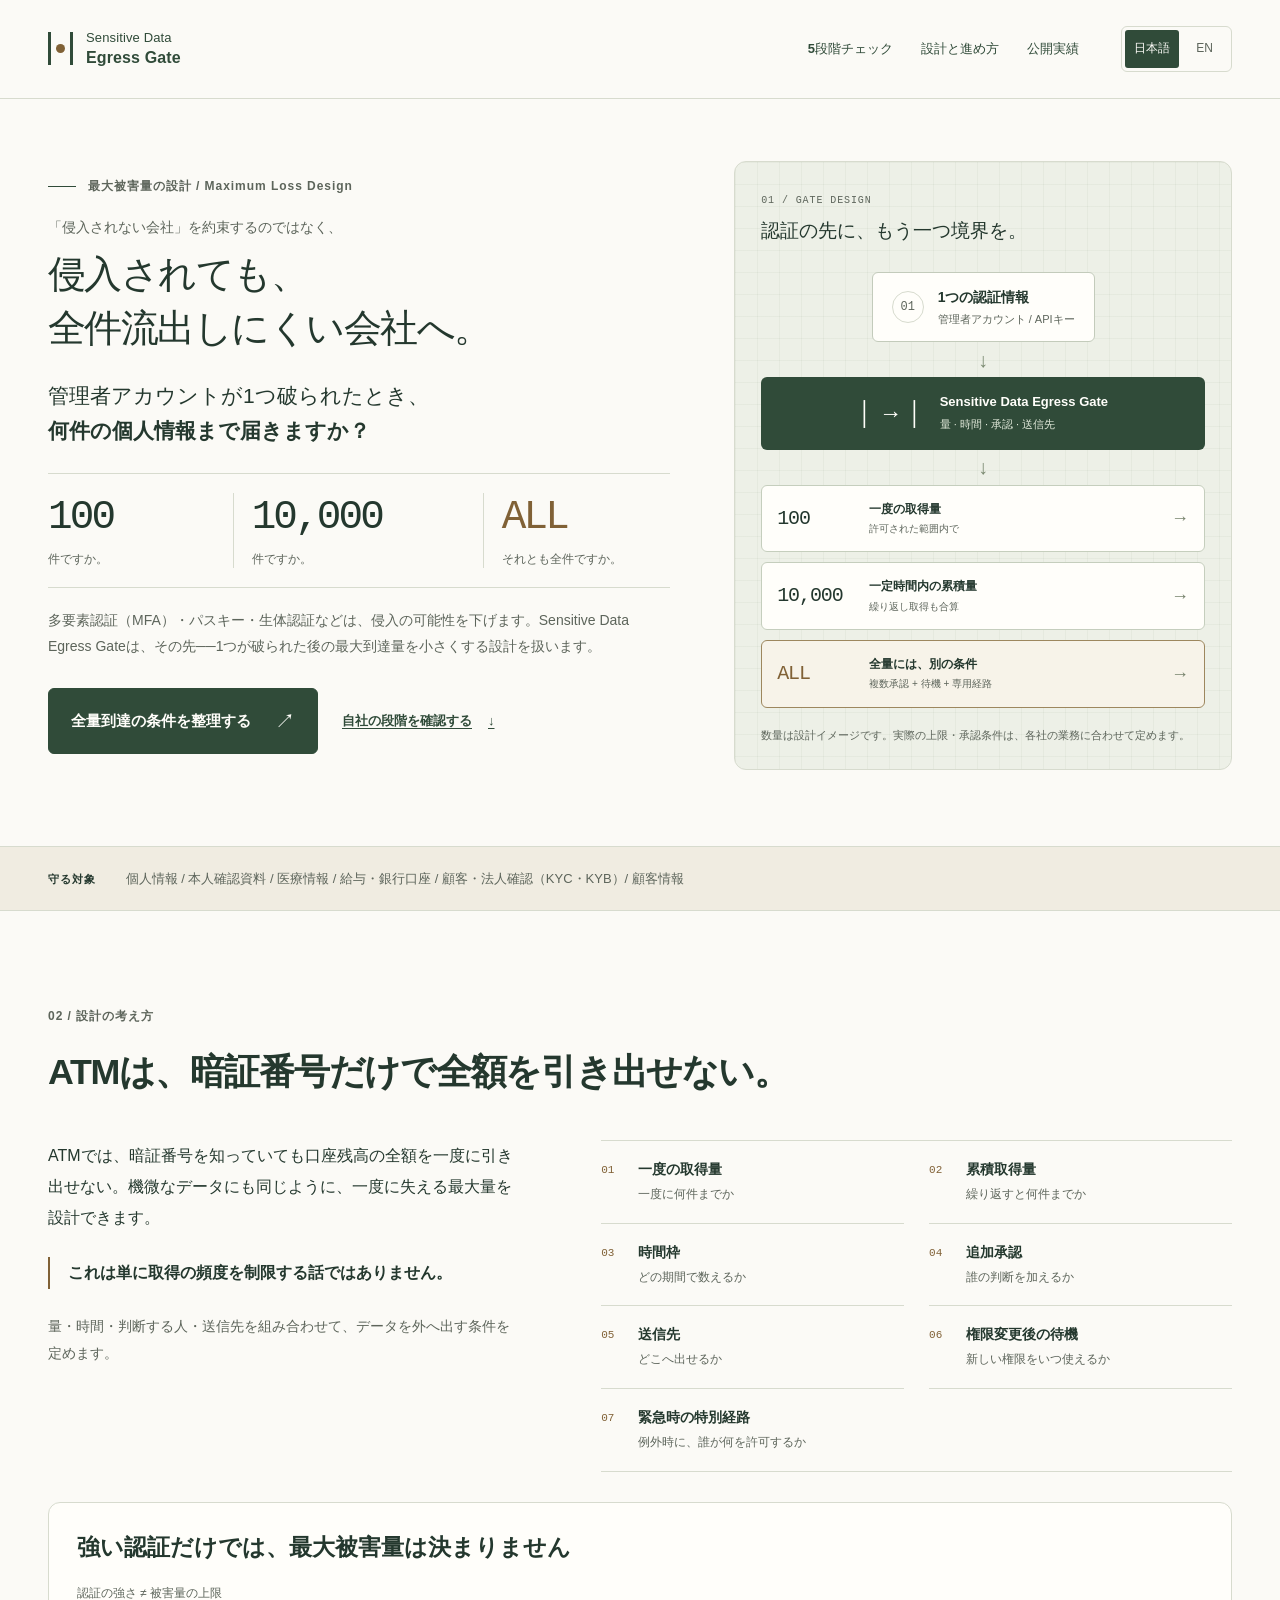
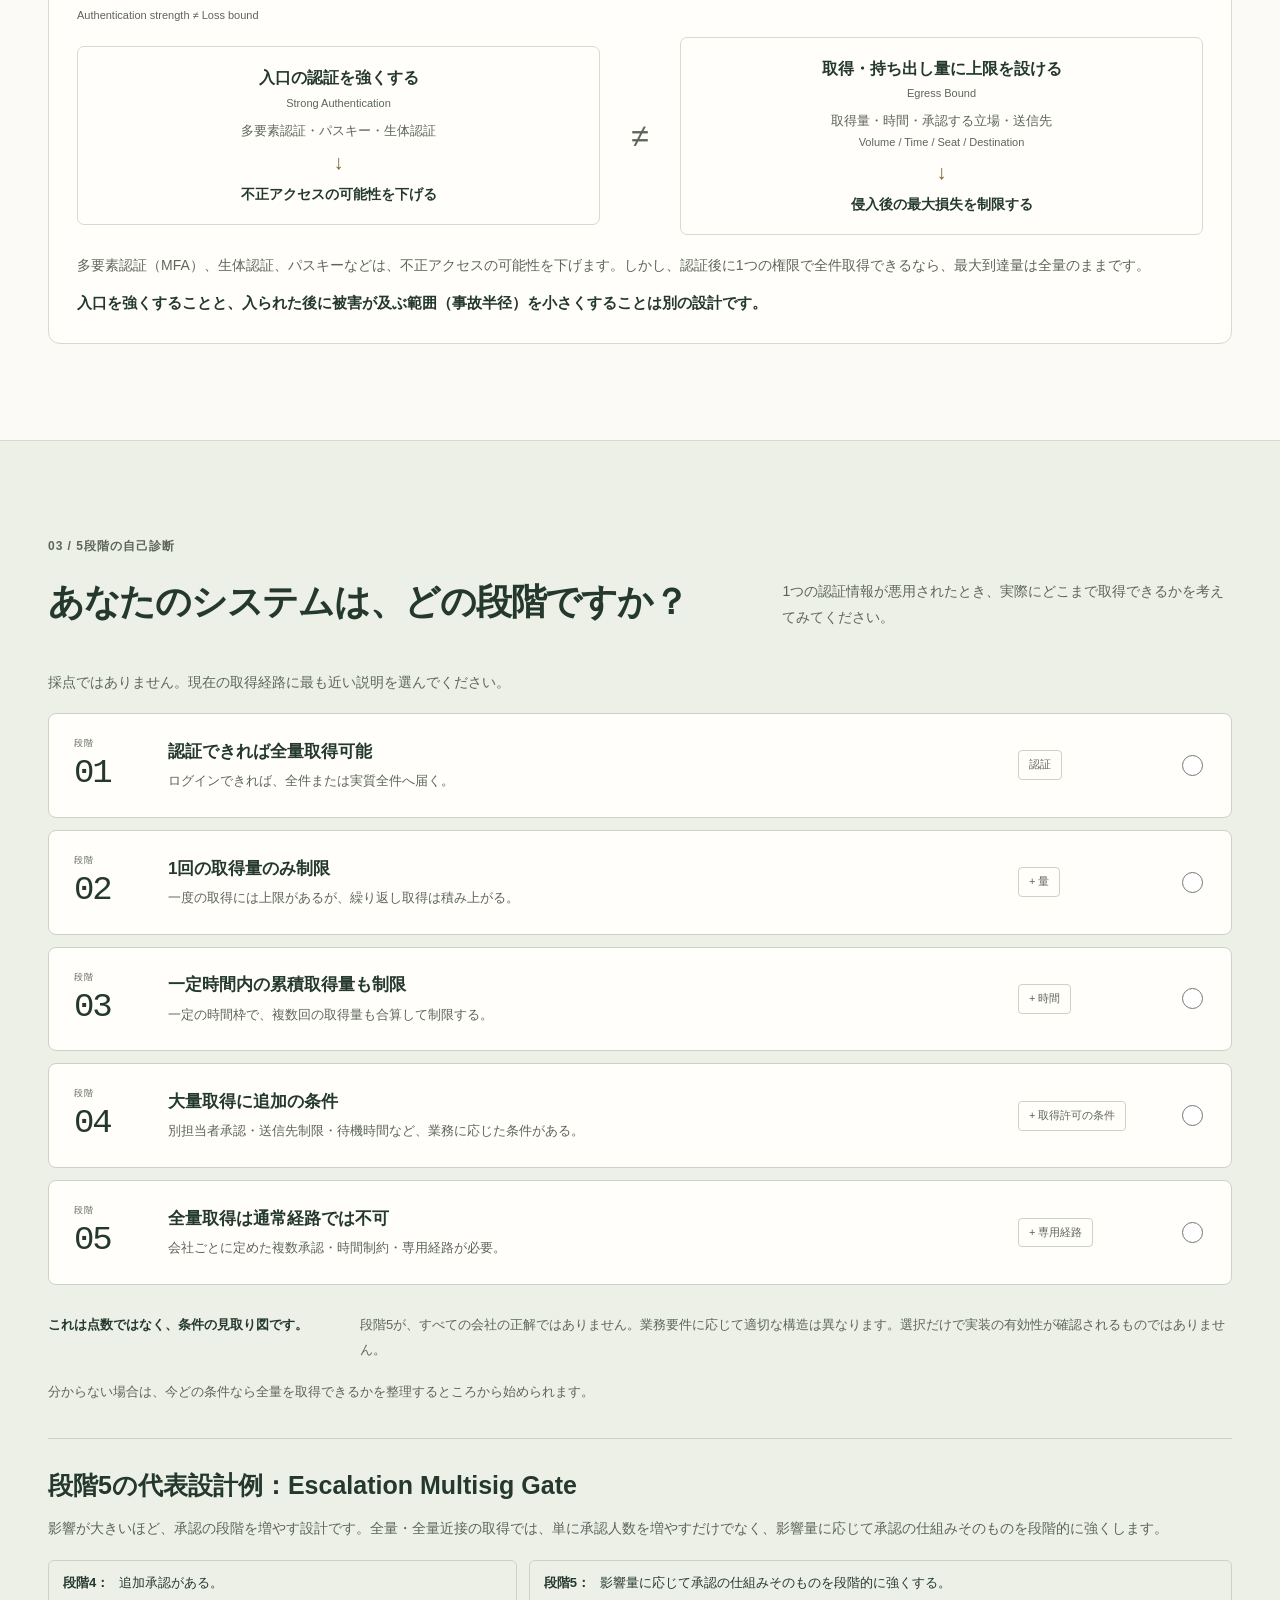
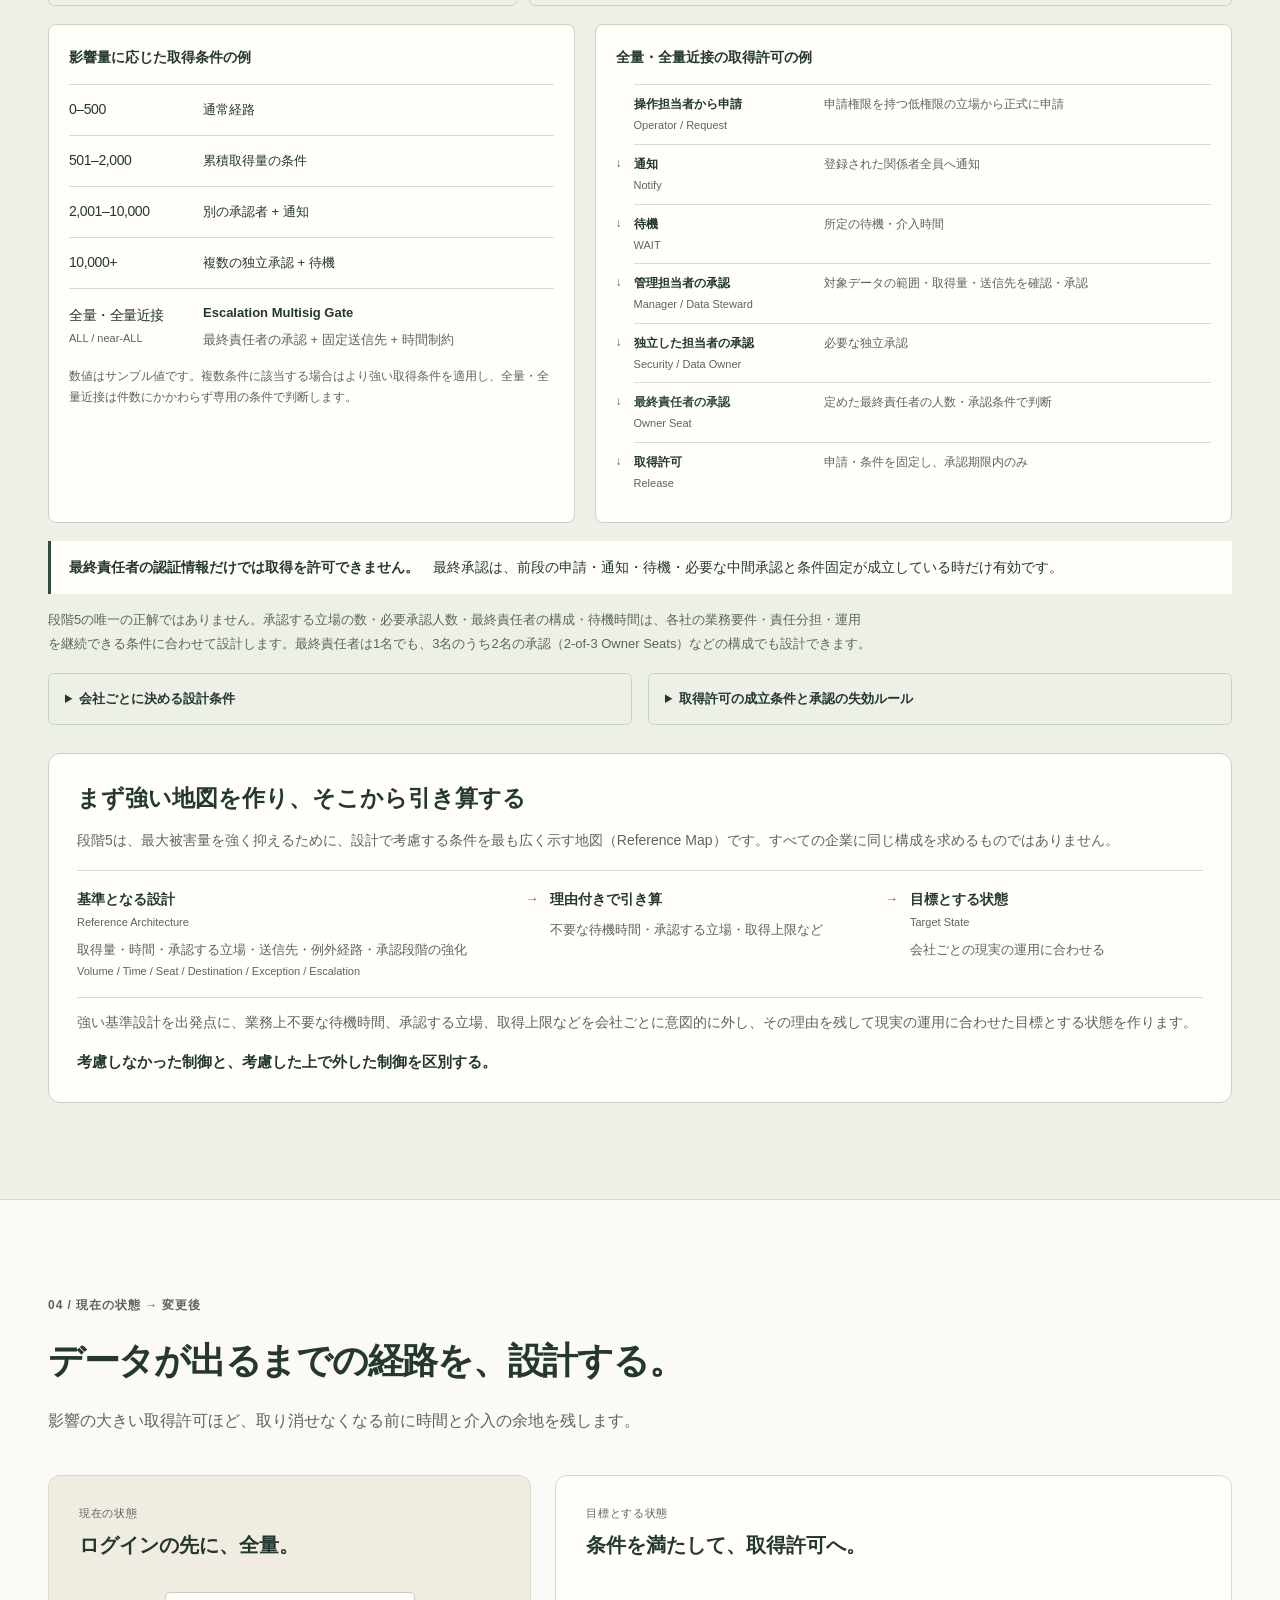
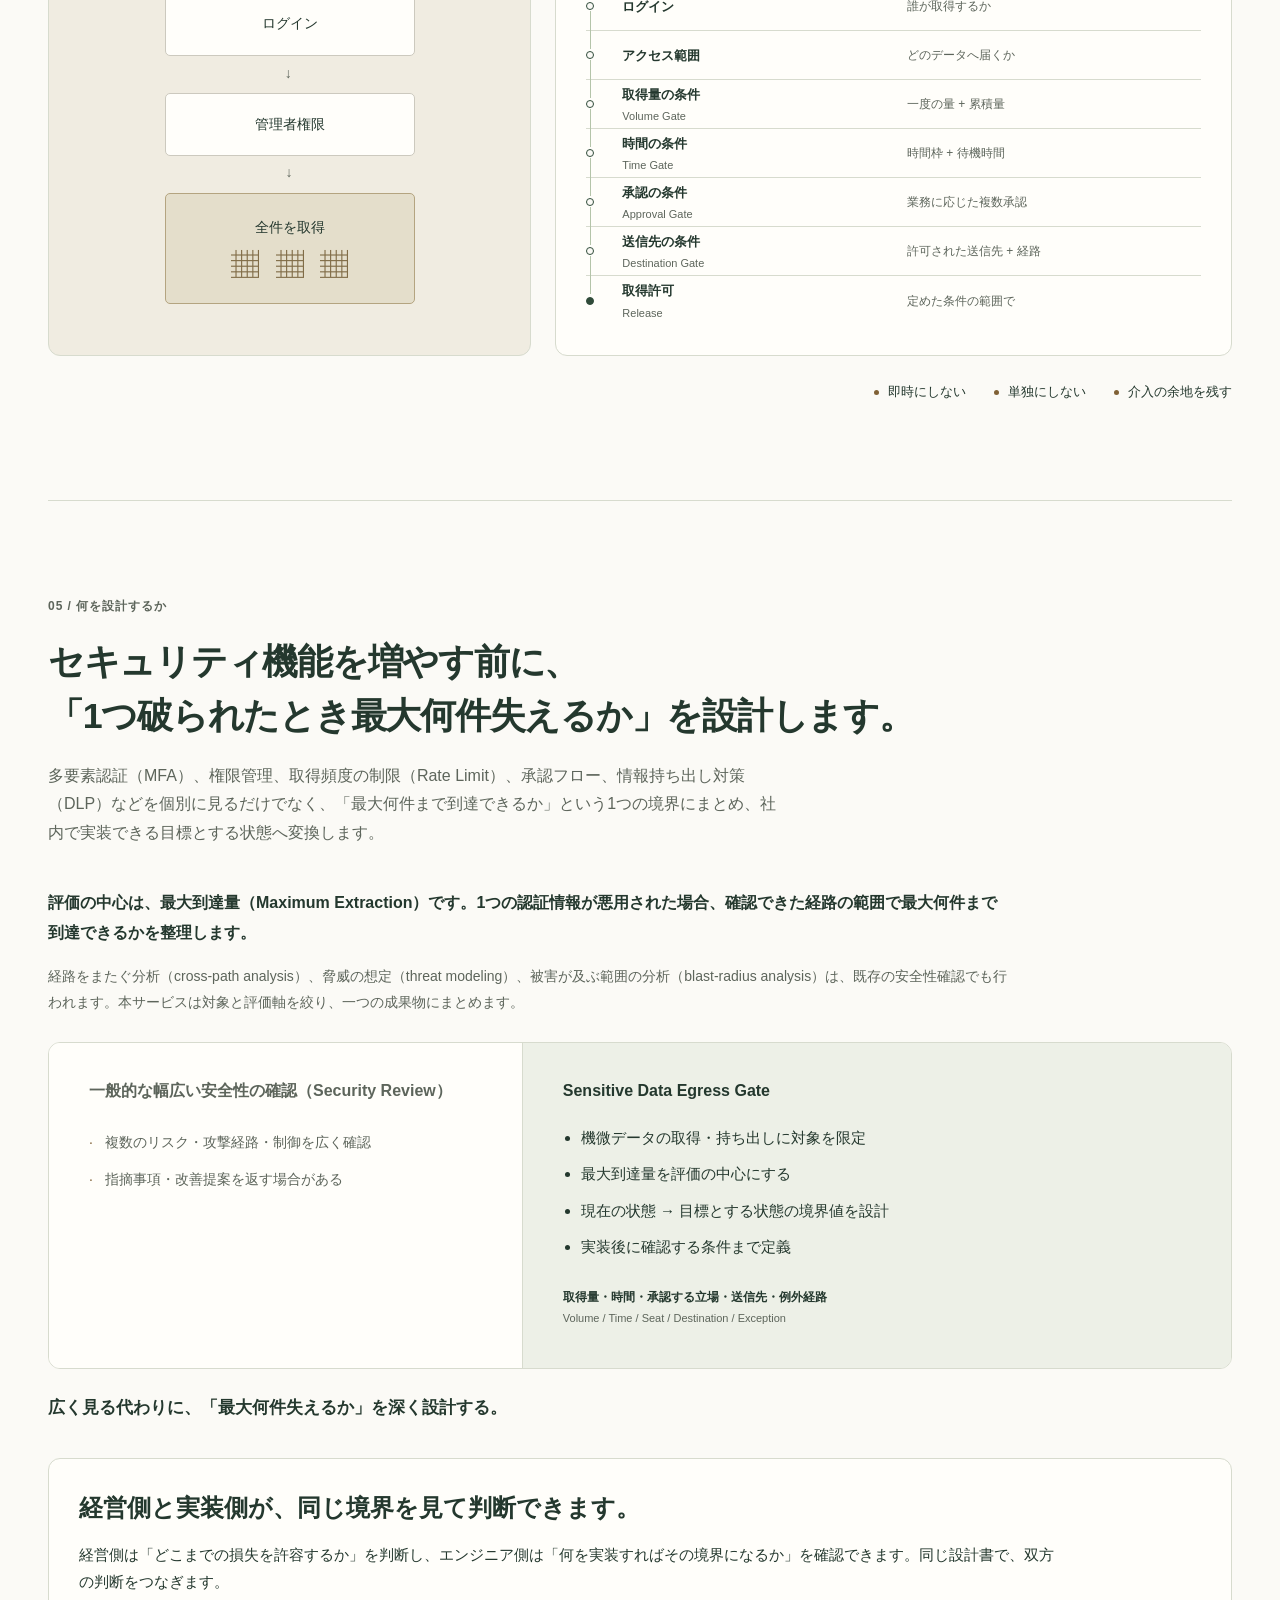
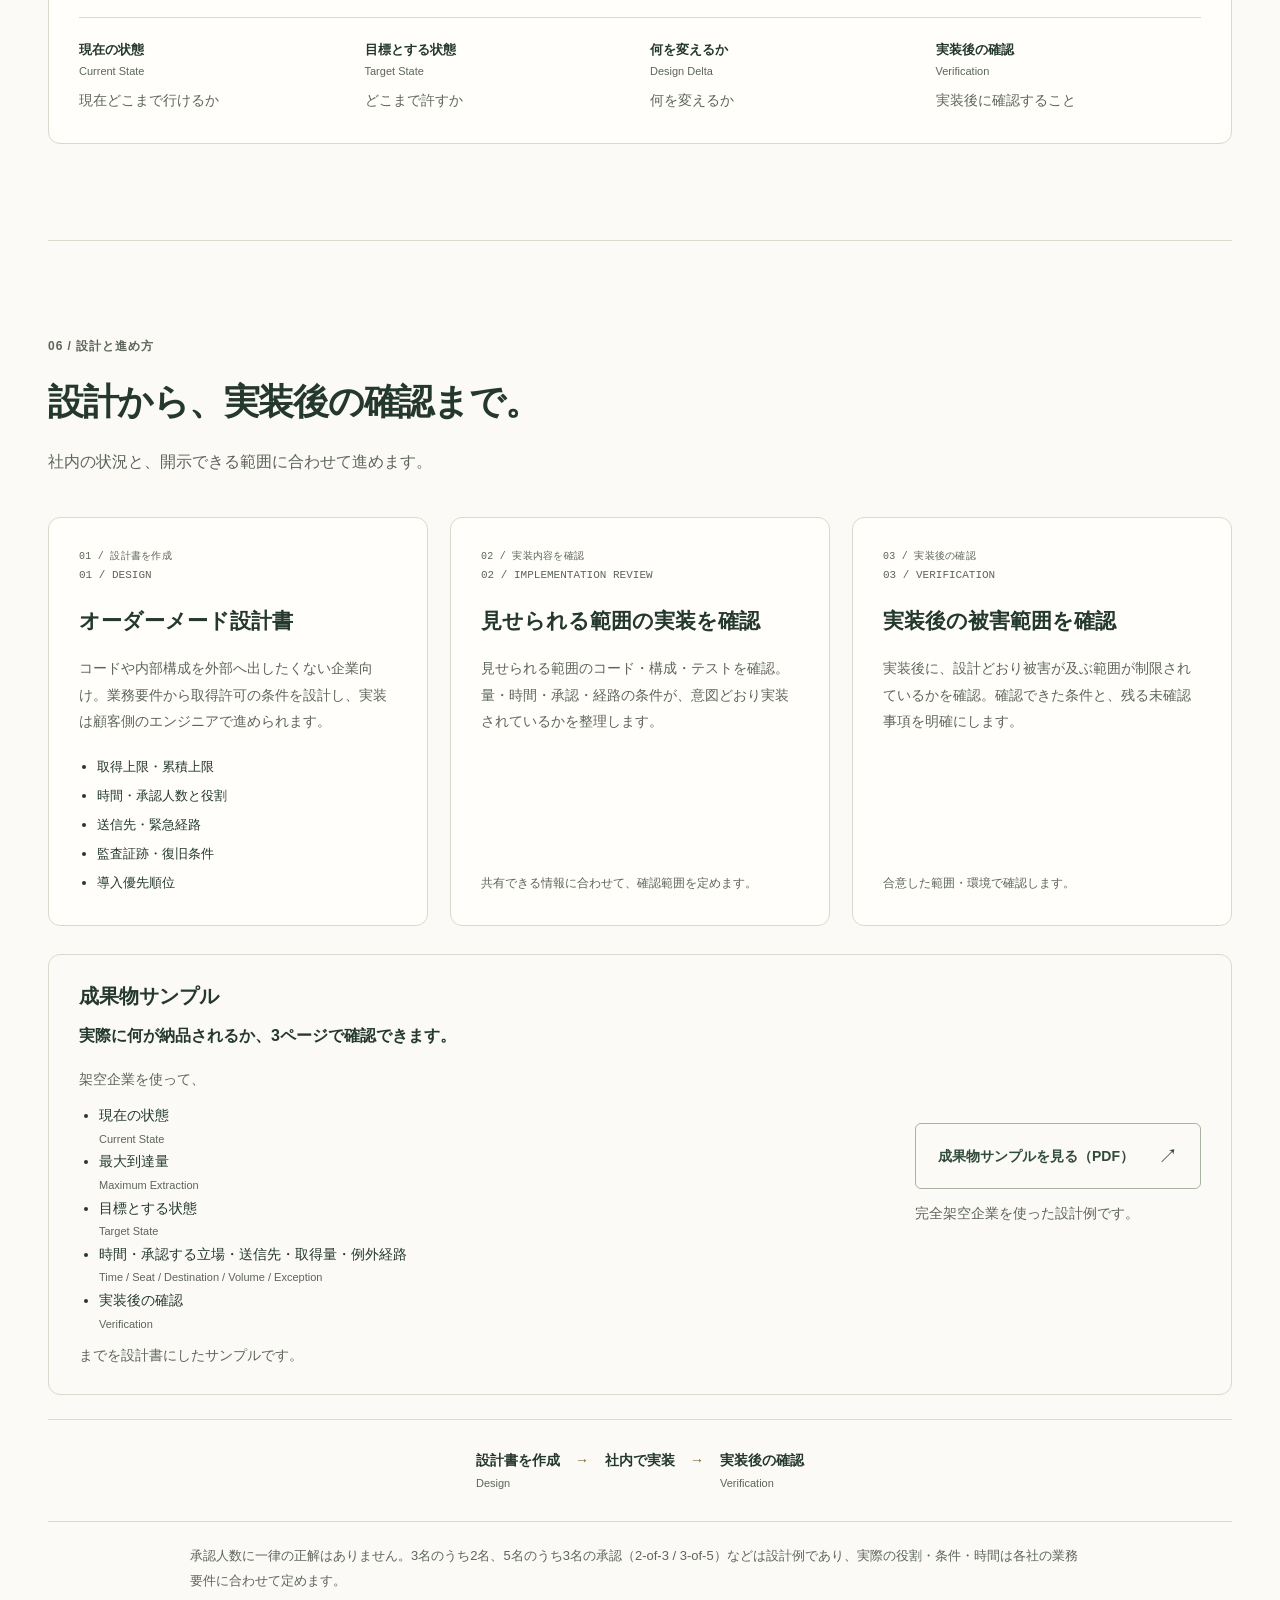
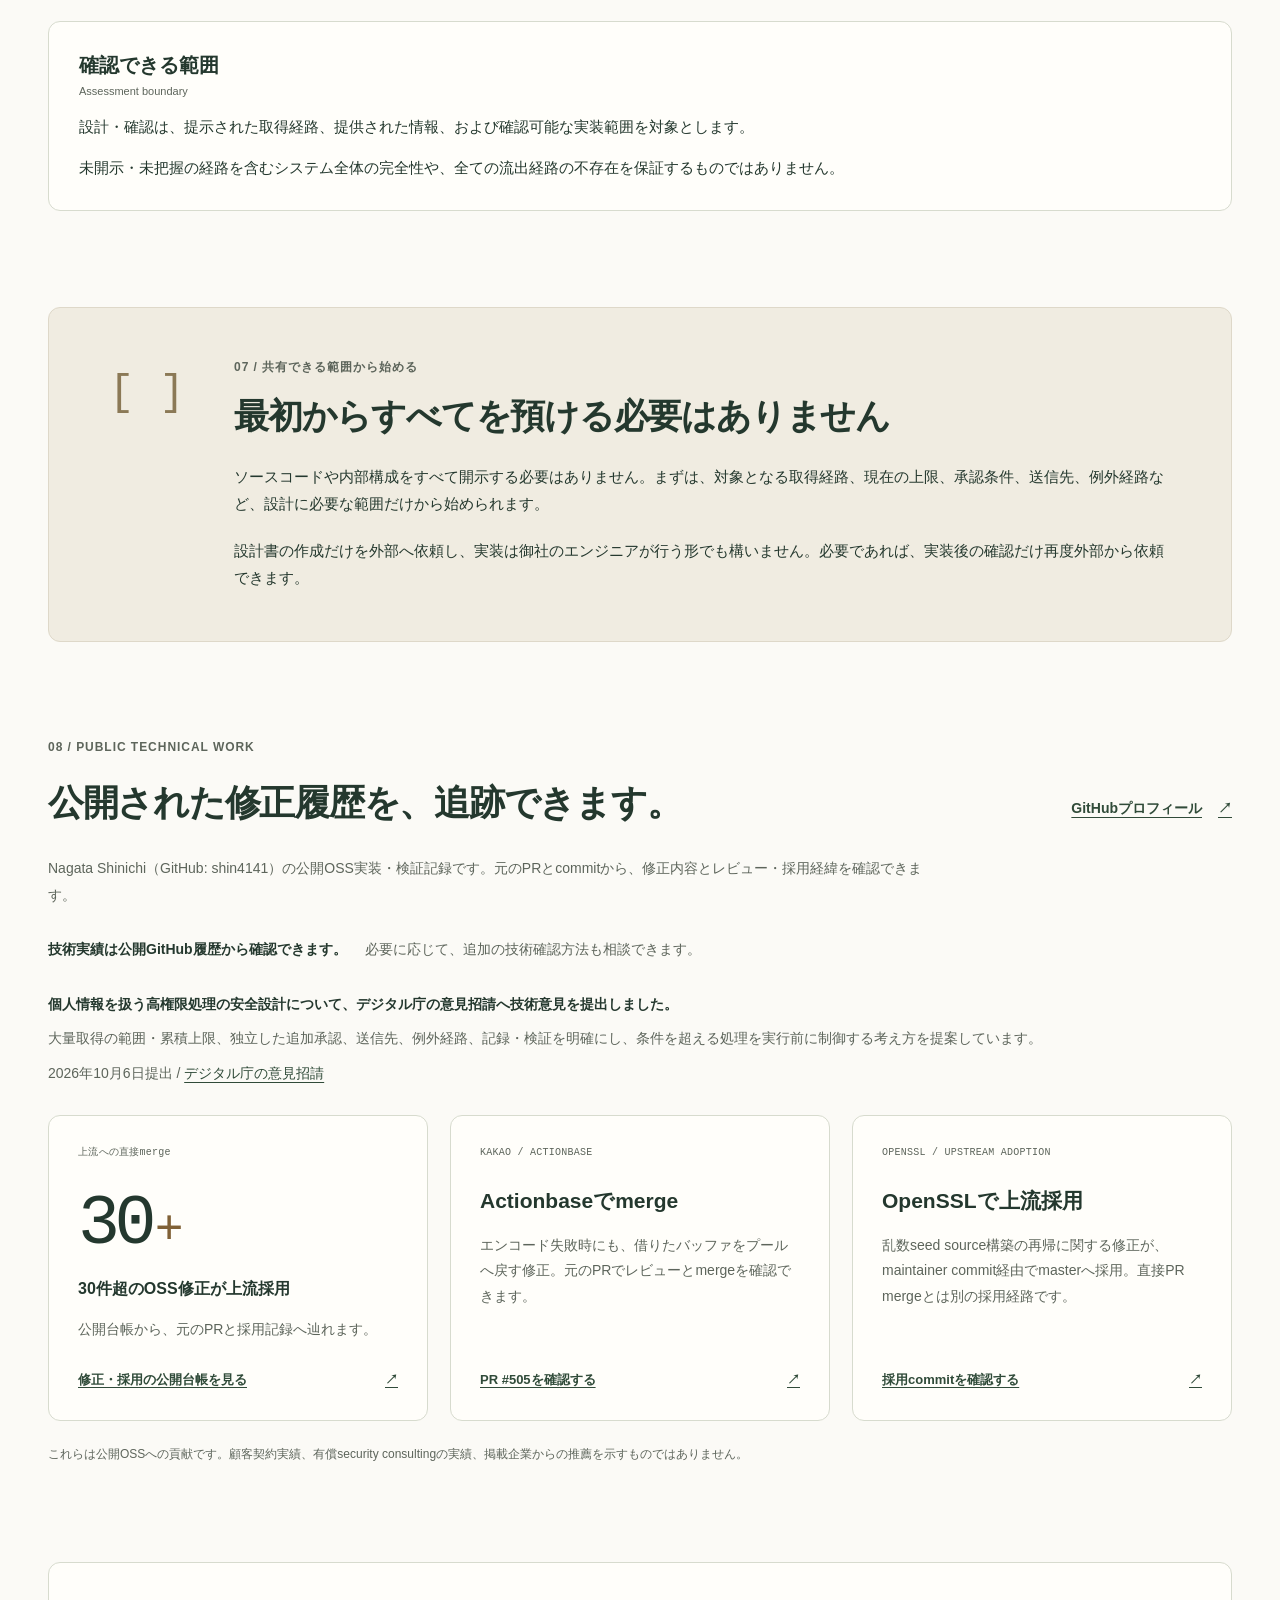
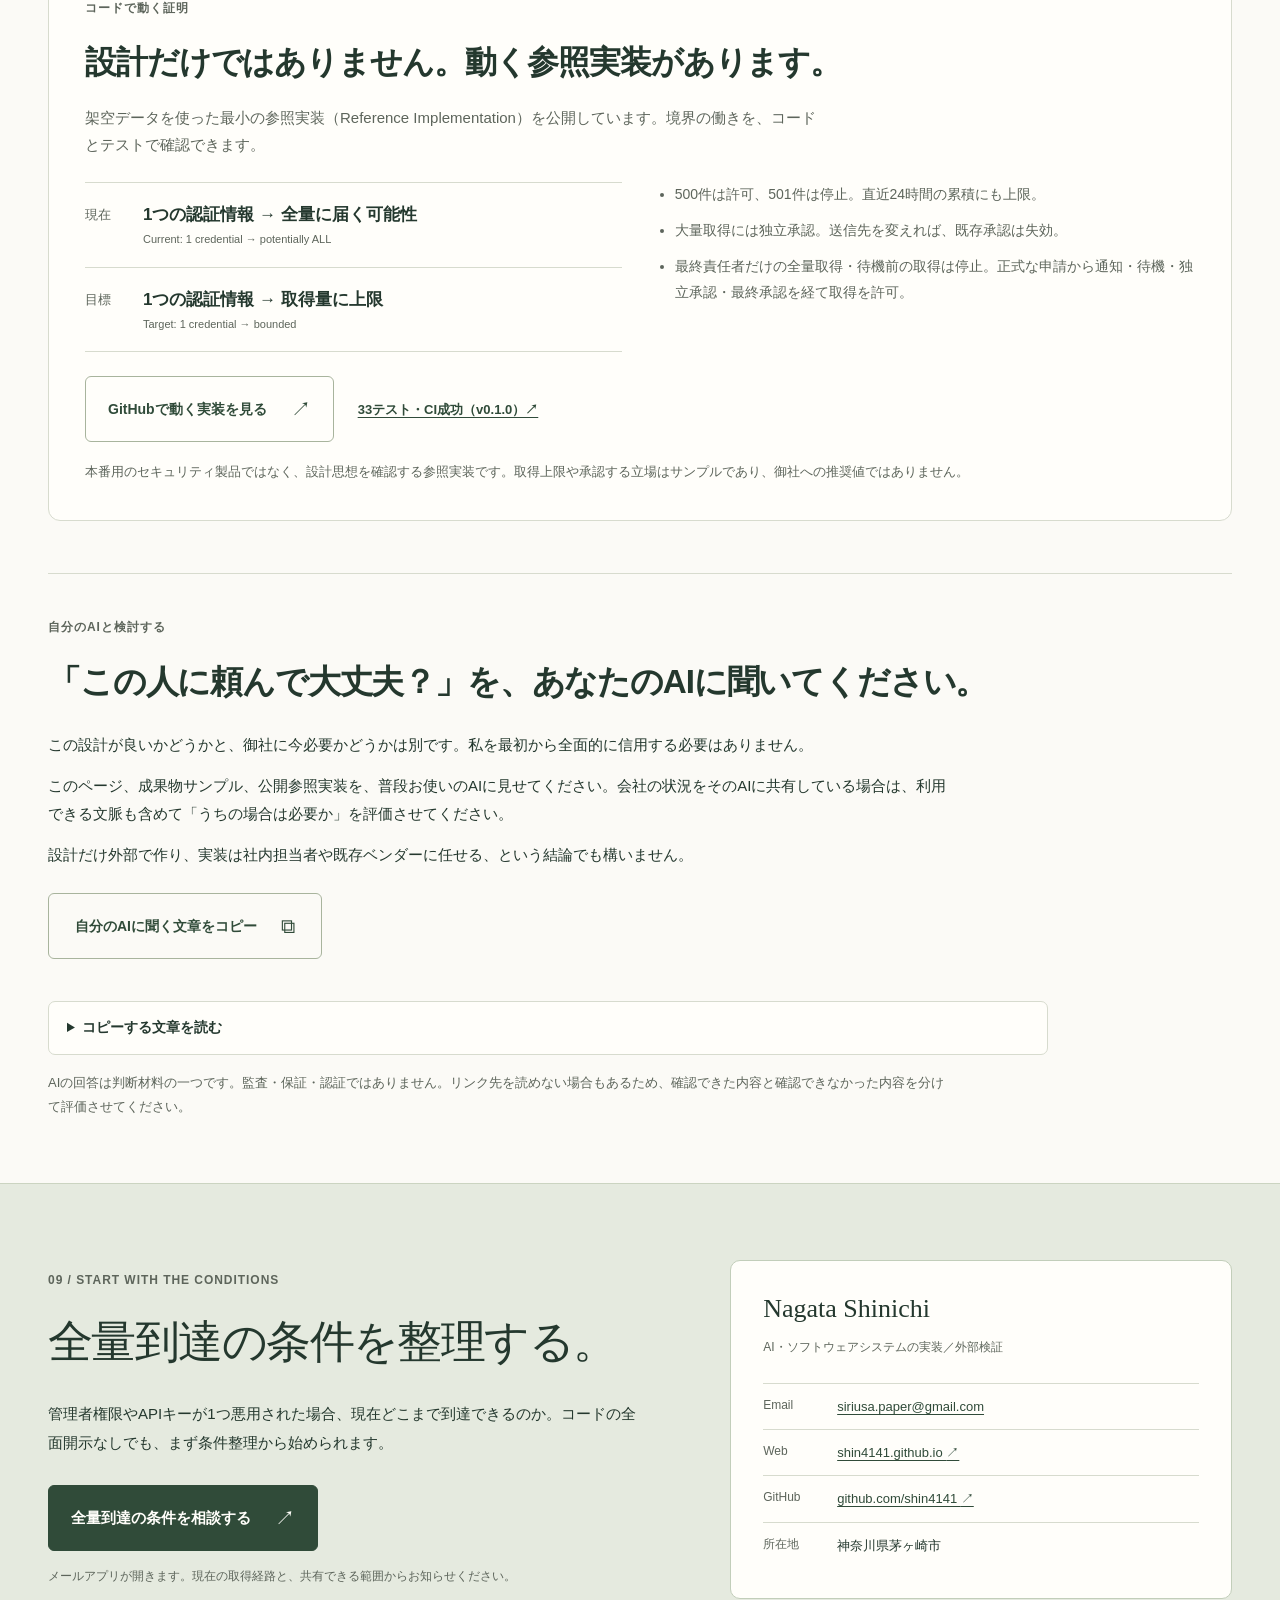
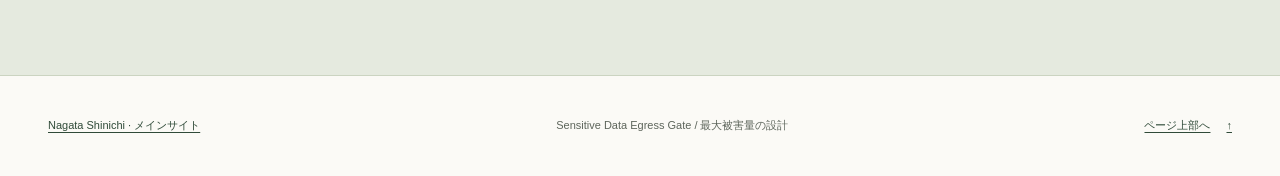
==== commit 0330da2c: "Document Digital Agency technical comment submission" ====
--- a/sensitive-data-egress-gate/index.html
+++ b/sensitive-data-egress-gate/index.html
@@ -272,6 +272,11 @@
       <div class="section-heading proof-heading"><div><p class="eyebrow">08 / PUBLIC TECHNICAL WORK</p><h2 id="proof-title" data-en="A public trail of technical work.">公開された修正履歴を、追跡できます。</h2></div><a class="text-link" href="https://github.com/shin4141"><span data-en="GitHub profile">GitHubプロフィール</span><span aria-hidden="true">↗</span></a></div>
       <p class="proof-intro" data-en="Public OSS implementation and verification work by Nagata Shinichi (GitHub: shin4141). Follow the original pull requests and commits to see the changes, reviews, and adoption.">Nagata Shinichi（GitHub: shin4141）の公開OSS実装・検証記録です。元のPRとcommitから、修正内容とレビュー・採用経緯を確認できます。</p>
       <p class="proof-verifiability"><strong data-en="You can check the technical work in the public GitHub history.">技術実績は公開GitHub履歴から確認できます。</strong><span data-en="Additional ways to assess technical fit can be discussed if needed.">必要に応じて、追加の技術確認方法も相談できます。</span></p>
+      <div class="proof-verifiability" id="digital-agency-submission" aria-label="デジタル庁への技術意見提出" data-en-aria-label="Technical comment submitted to Japan's Digital Agency">
+        <strong data-en="I submitted a technical comment to Japan's Digital Agency on the safety design of privileged processing of personal data.">個人情報を扱う高権限処理の安全設計について、デジタル庁の意見招請へ技術意見を提出しました。</strong>
+        <span data-en="The comment proposes defining the scope and cumulative limits of bulk extraction, independent additional approval, destinations, exception routes, records, and verification, with pre-execution controls for operations that exceed those conditions.">大量取得の範囲・累積上限、独立した追加承認、送信先、例外経路、記録・検証を明確にし、条件を超える処理を実行前に制御する考え方を提案しています。</span>
+        <span><time datetime="2026-10-06" data-en="Submitted on October 6, 2026">2026年10月6日提出</time> / <a href="https://www.digital.go.jp/procurement#rfc_answer" target="_blank" rel="noopener" data-en="Digital Agency invitation for technical comments">デジタル庁の意見招請</a></span>
+      </div>
       <div class="proof-grid">
         <article class="proof-card portfolio-proof"><span class="proof-type" data-en="DIRECT UPSTREAM MERGES">上流への直接merge</span><strong class="proof-number">30<span>+</span></strong><h3 data-en="OSS fixes accepted upstream">30件超のOSS修正が上流採用</h3><p data-en="The public portfolio links to the original pull requests and their adoption records.">公開台帳から、元のPRと採用記録へ辿れます。</p><a href="https://github.com/shin4141/shin4141/blob/main/MERGE_PORTFOLIO.md"><span data-en="View the contribution ledger">修正・採用の公開台帳を見る</span><span aria-hidden="true">↗</span></a></article>
         <article class="proof-card"><span class="proof-type">KAKAO / ACTIONBASE</span><h3 data-en="Merged into Actionbase">Actionbaseでmerge</h3><p data-en="A fix to return a pooled encoding buffer even when encoding fails. The original PR records the review and merge.">エンコード失敗時にも、借りたバッファをプールへ戻す修正。元のPRでレビューとmergeを確認できます。</p><a href="https://github.com/kakao/actionbase/pull/505"><span data-en="View PR #505">PR #505を確認する</span><span aria-hidden="true">↗</span></a></article>
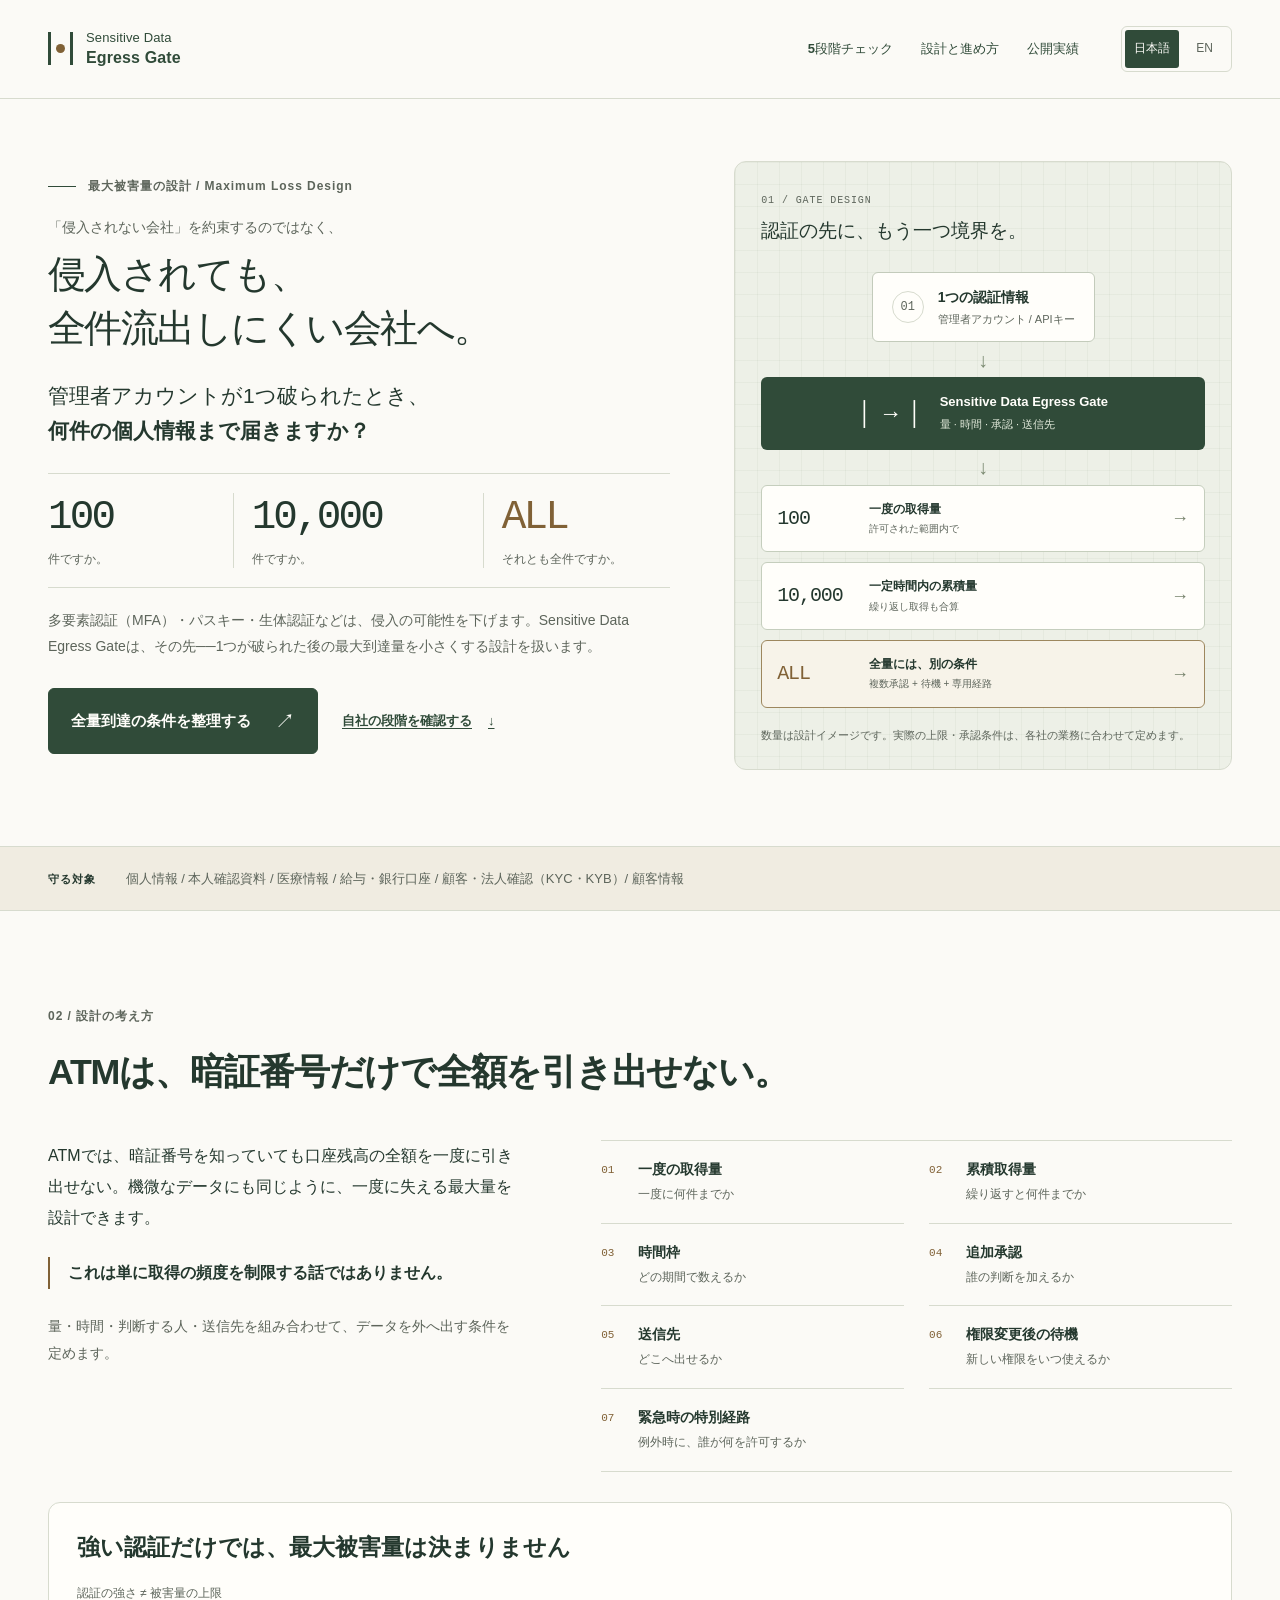
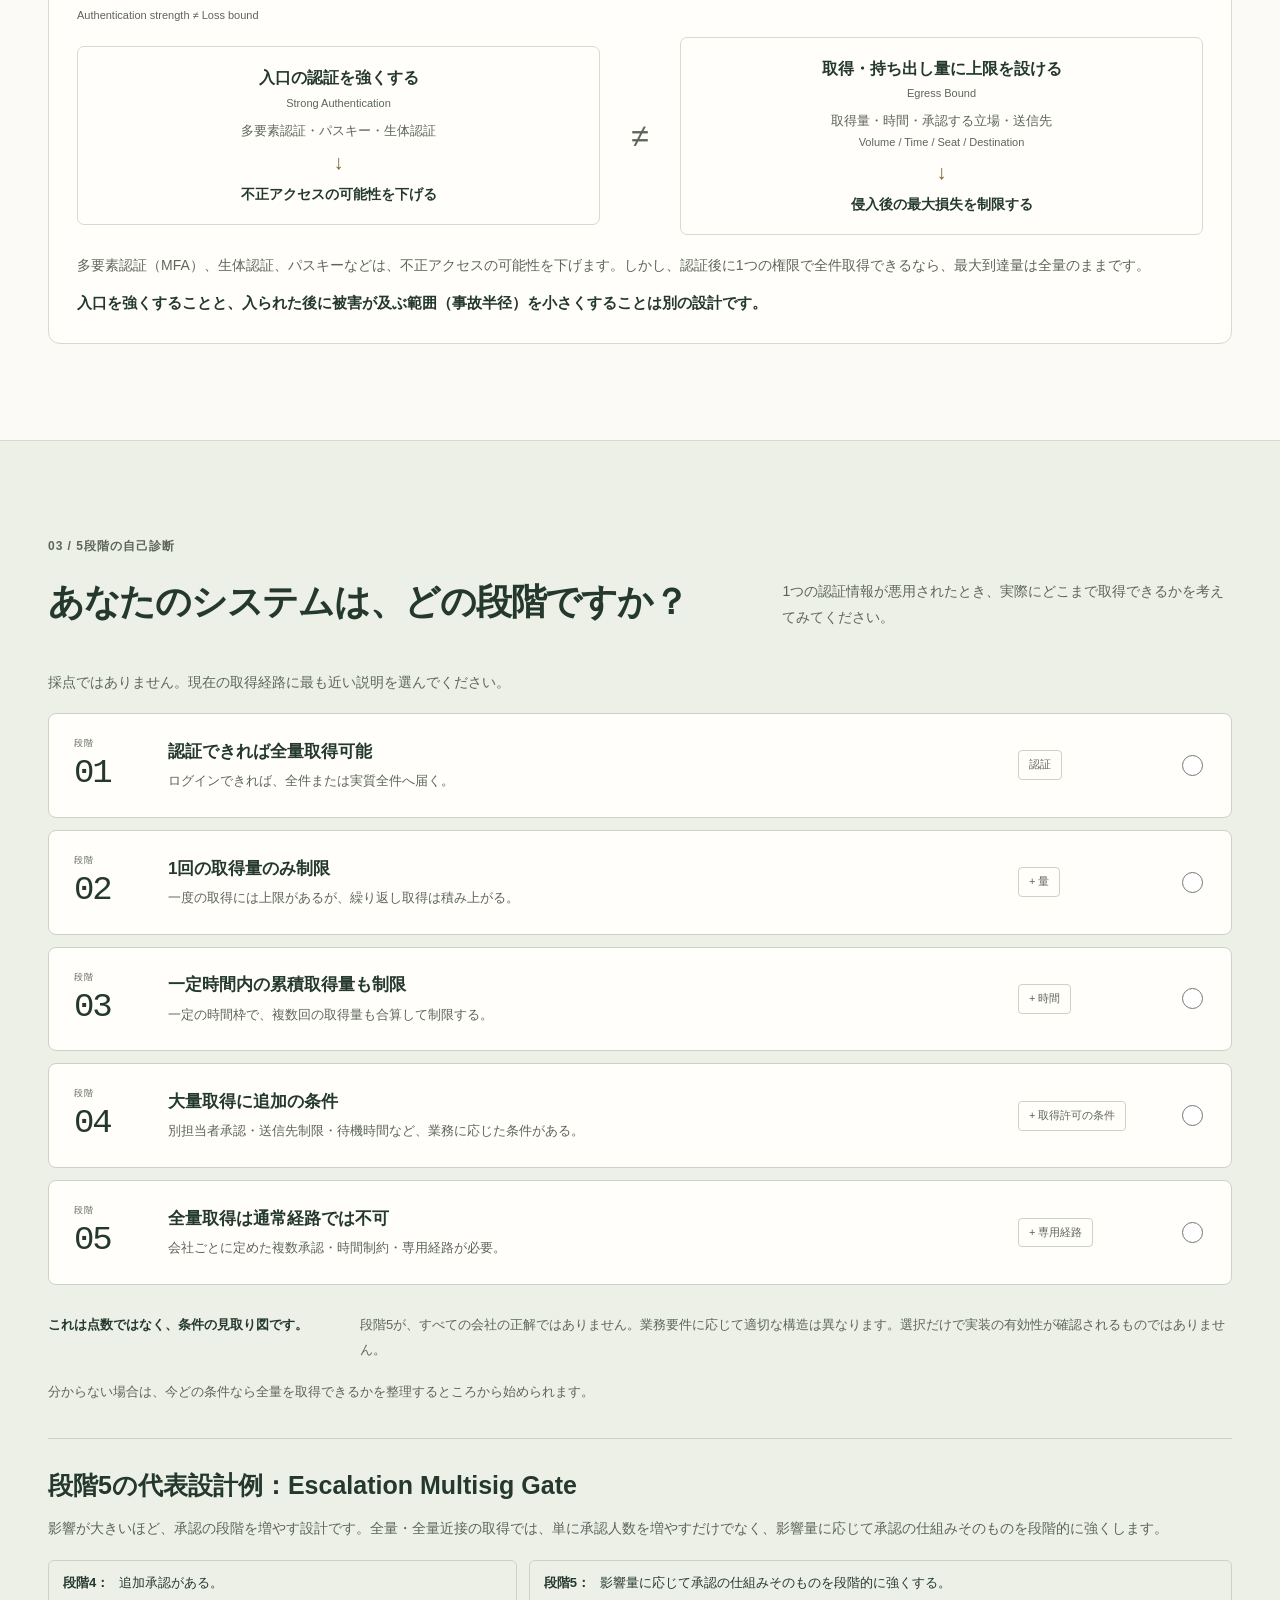
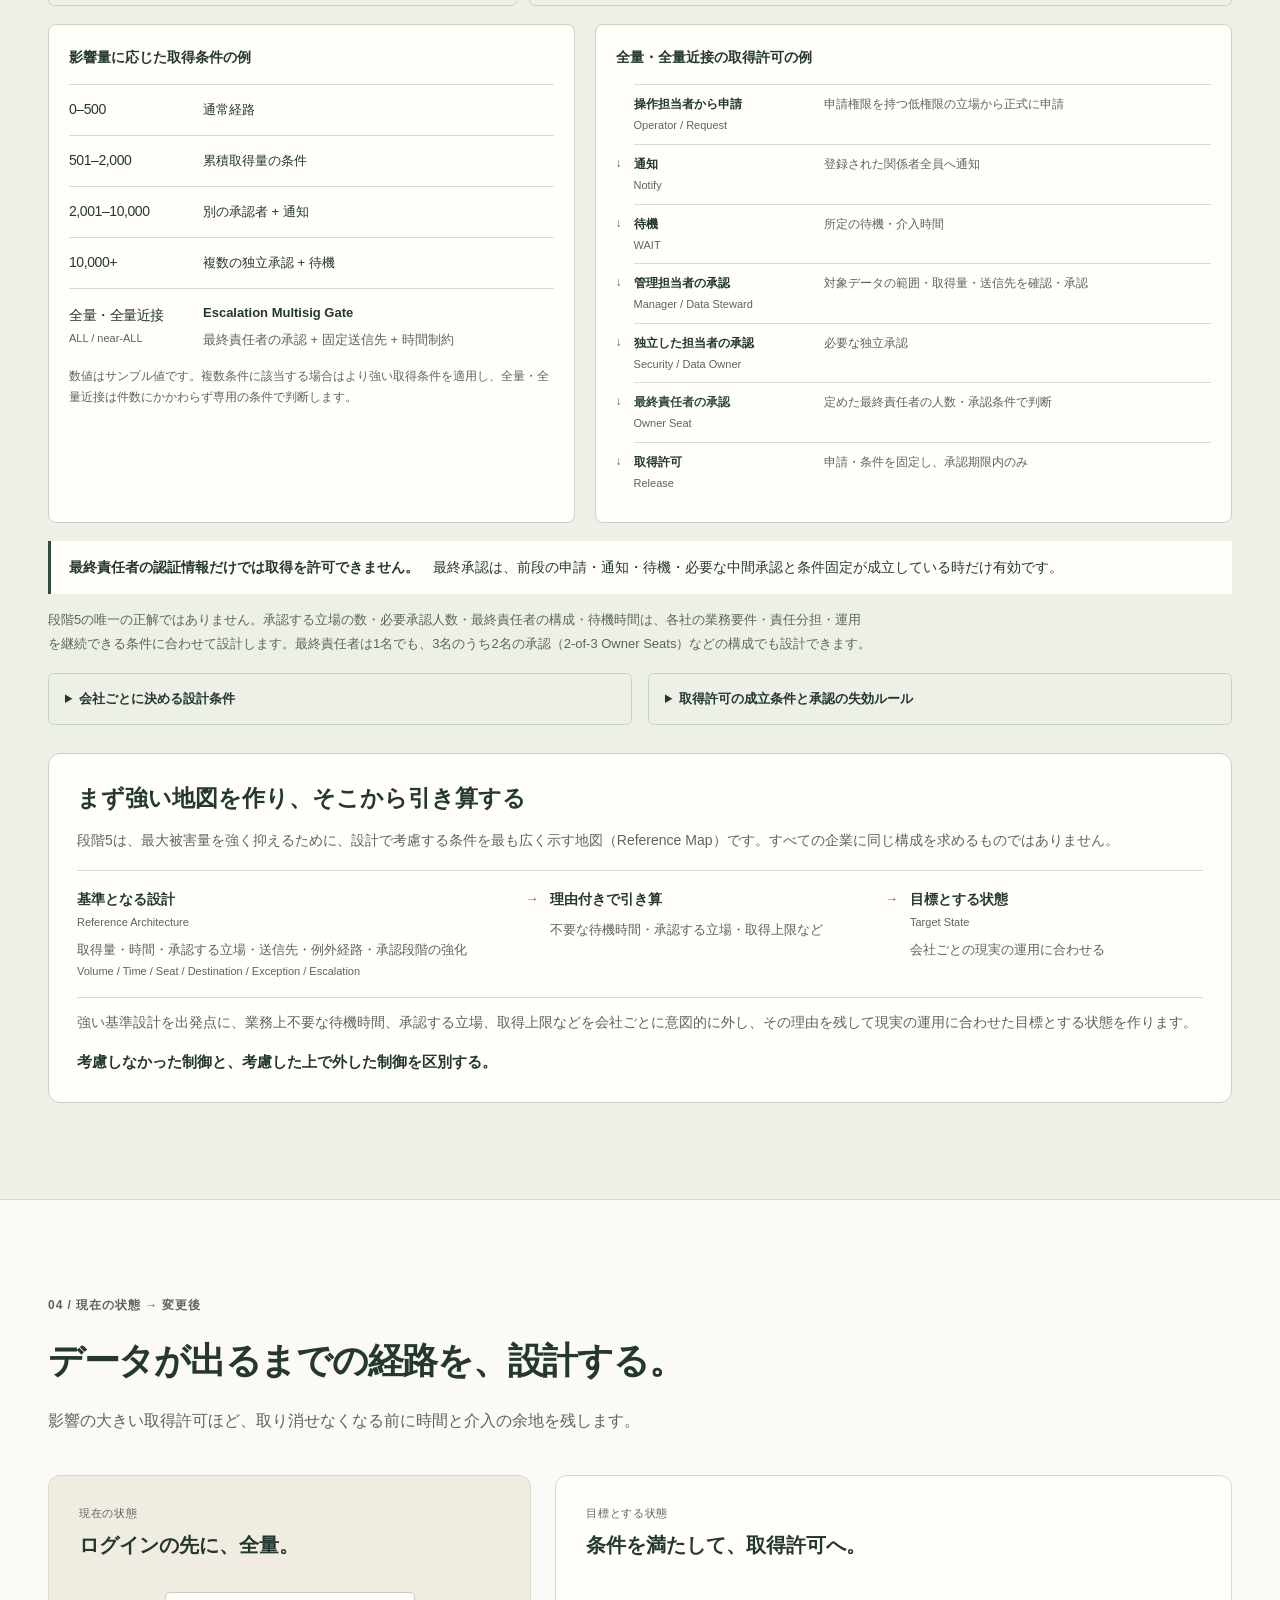
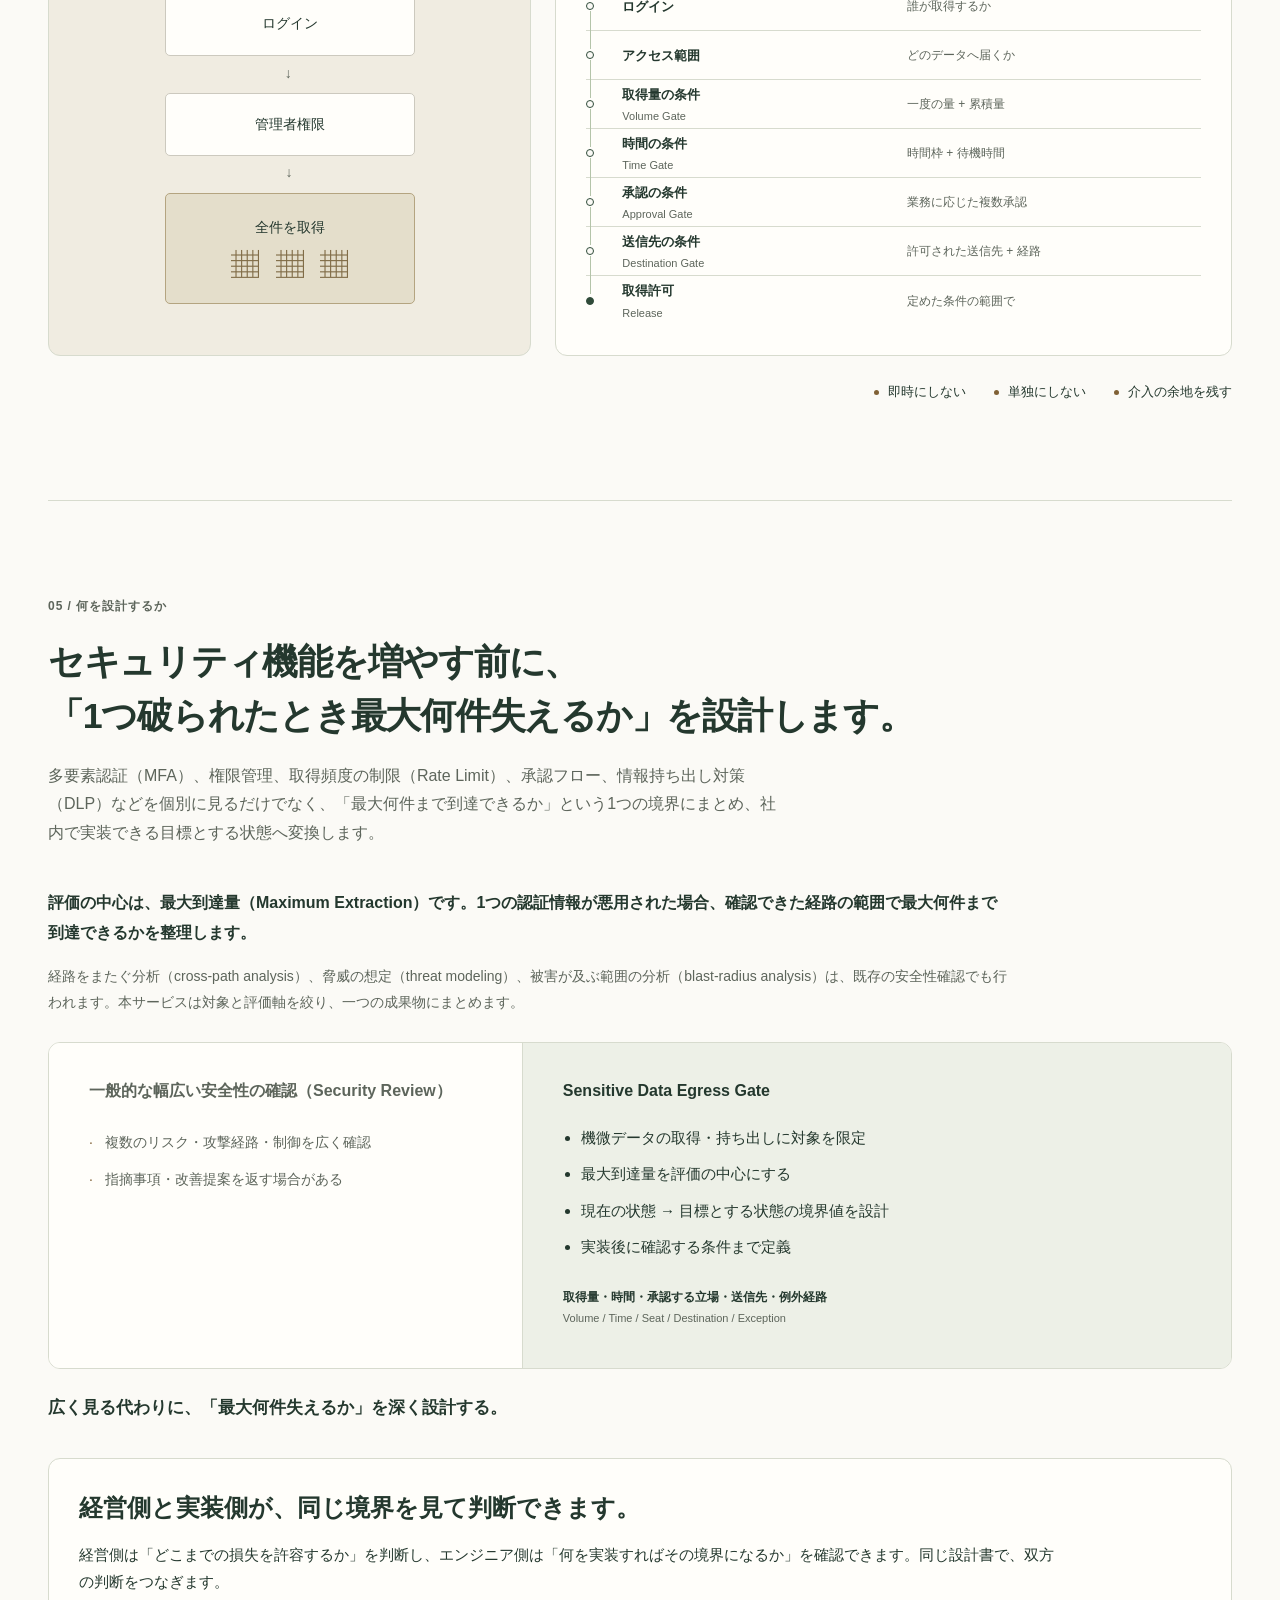
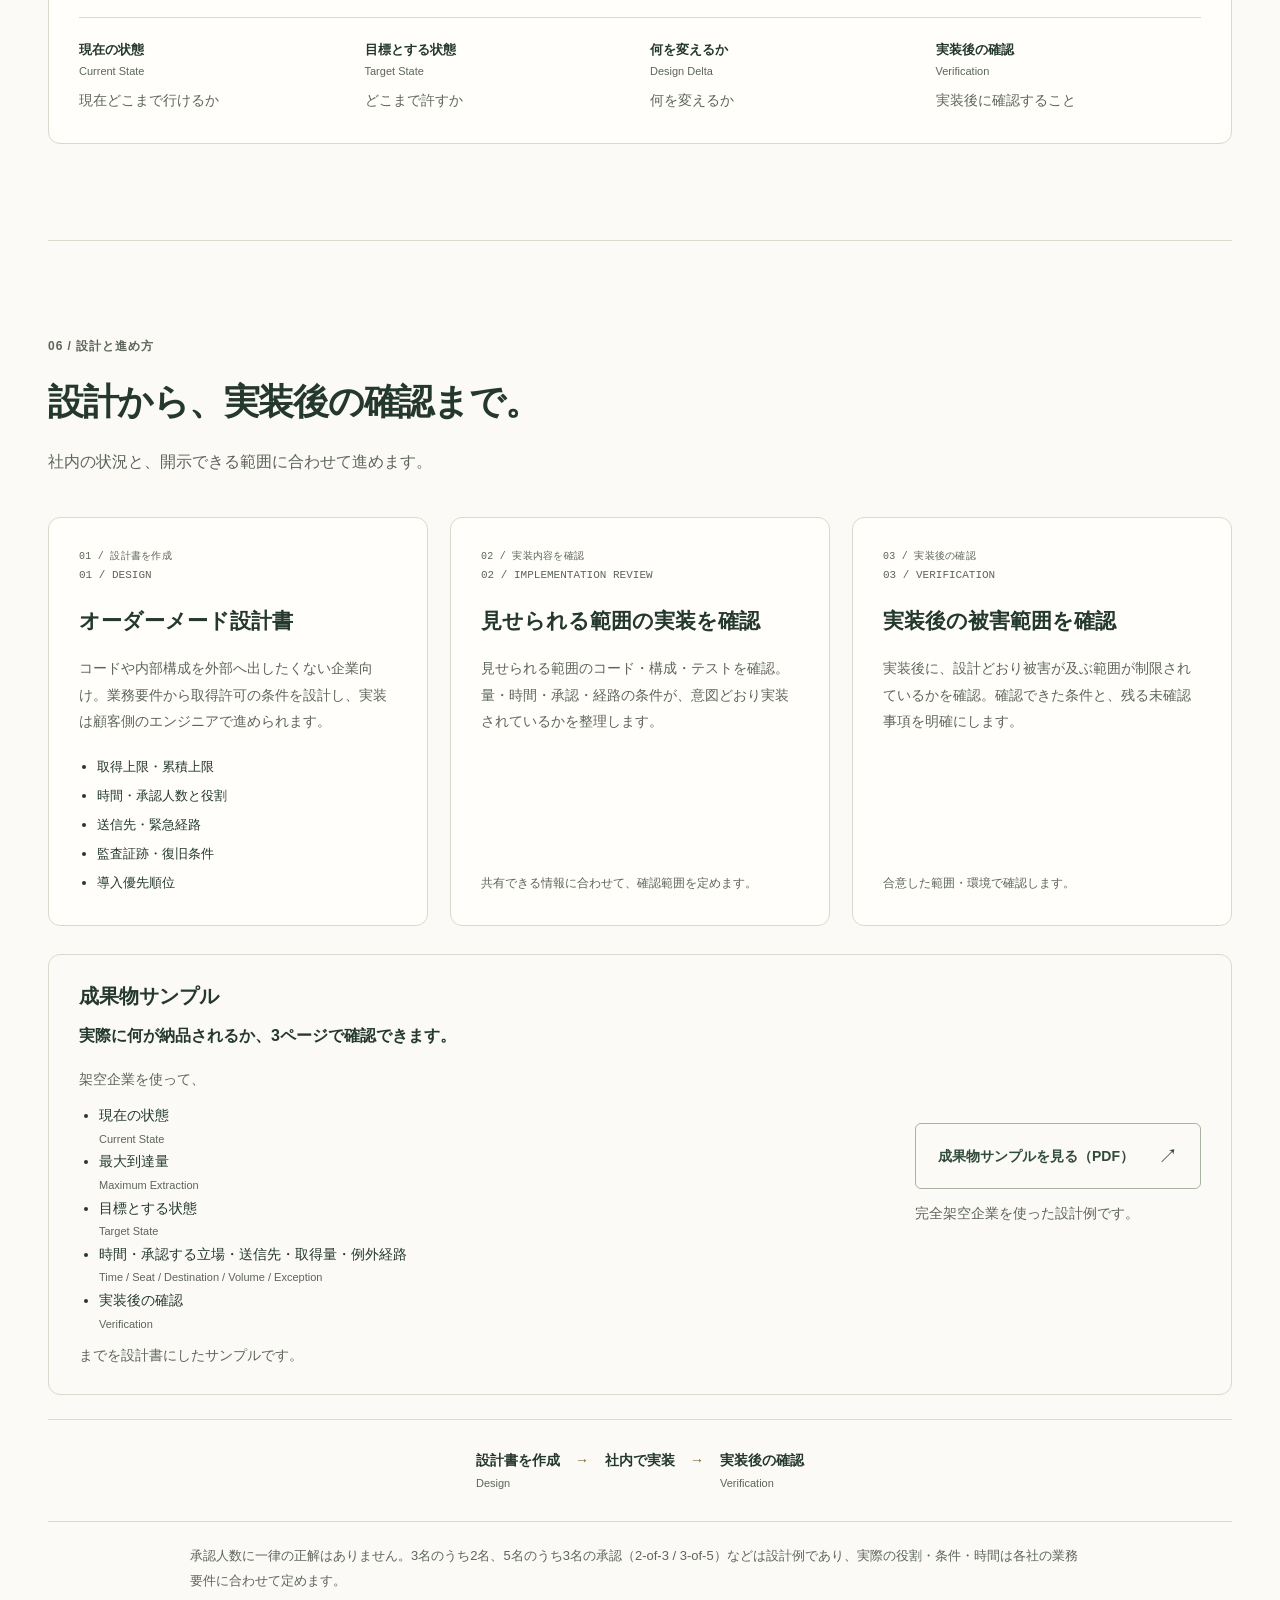
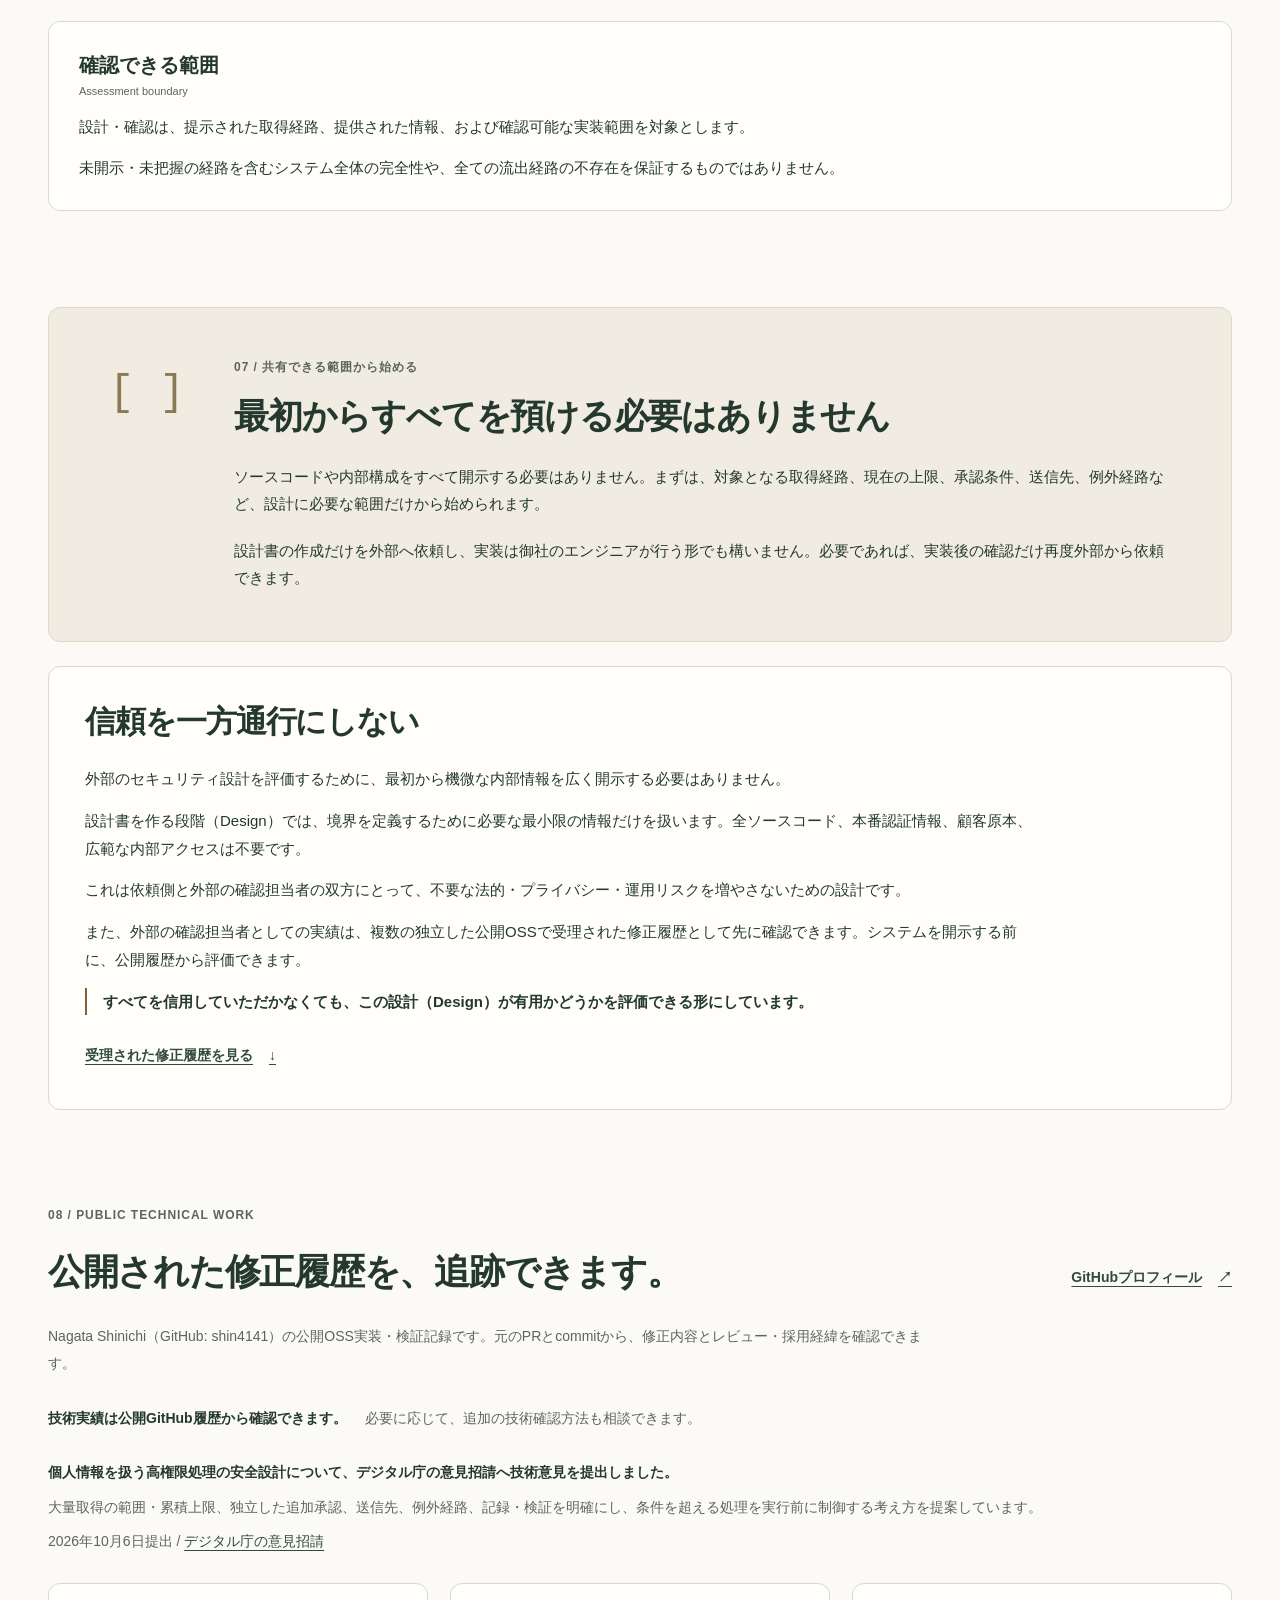
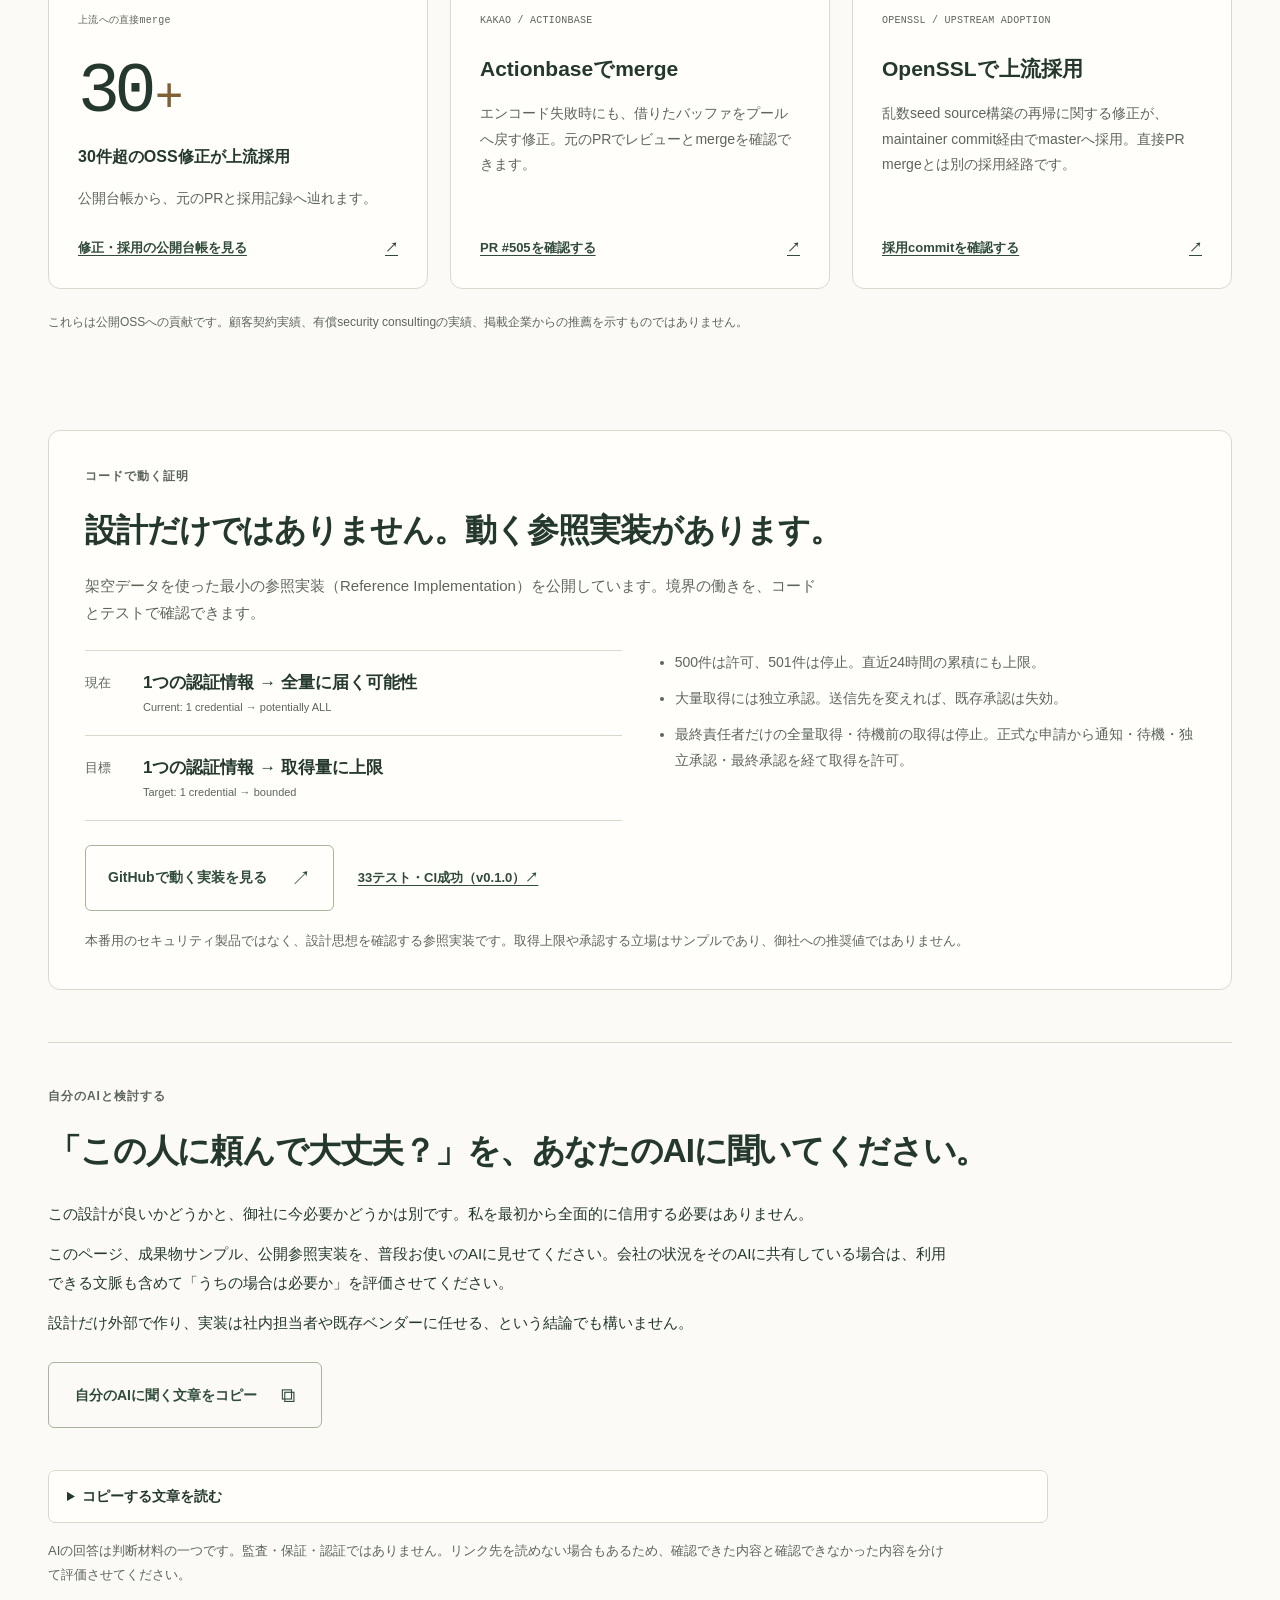
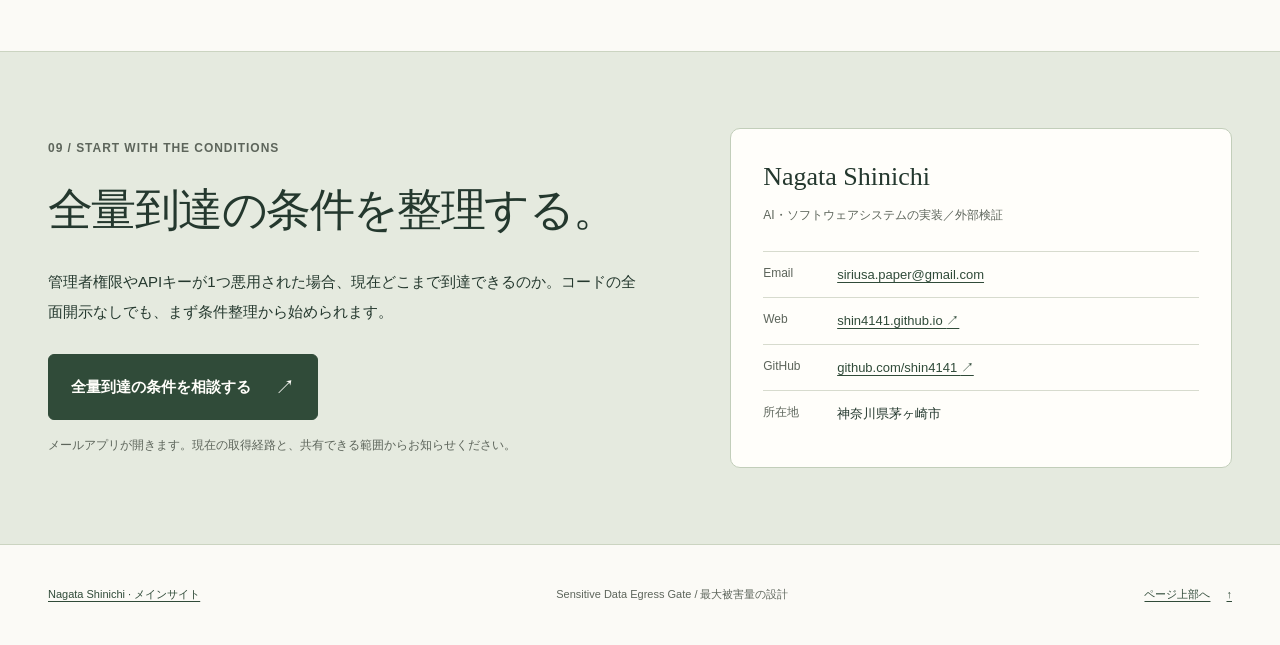
==== commit eb4dbc53: "Add mutual trust boundary near SDEG Design disclosure" ====
--- a/sensitive-data-egress-gate/index.html
+++ b/sensitive-data-egress-gate/index.html
@@ -268,6 +268,18 @@
       <div><p class="eyebrow" data-en="07 / START WITH WHAT YOU CAN SHARE">07 / 共有できる範囲から始める</p><h2 id="disclosure-title" data-en="You can start without sharing everything.">最初からすべてを預ける必要はありません</h2><p data-en="You do not need to disclose all of your source code or internal architecture. Start with only the information needed for the design: the relevant access paths, current limits, approval conditions, destinations, and exception routes.">ソースコードや内部構成をすべて開示する必要はありません。まずは、対象となる取得経路、現在の上限、承認条件、送信先、例外経路など、設計に必要な範囲だけから始められます。</p><p data-en="You can commission Design alone and have your engineers implement it. If needed, a later engagement can independently verify the implementation against the agreed conditions.">設計書の作成だけを外部へ依頼し、実装は御社のエンジニアが行う形でも構いません。必要であれば、実装後の確認だけ再度外部から依頼できます。</p></div>
     </section>
 
+    <section class="trust-boundary-section container" id="trust-boundary" aria-labelledby="trust-boundary-title">
+      <h2 id="trust-boundary-title" data-en="Trust should not be one-sided">信頼を一方通行にしない</h2>
+      <div class="trust-boundary-copy">
+        <p data-en="You should not have to expose sensitive internal information just to evaluate an outside security design.">外部のセキュリティ設計を評価するために、最初から機微な内部情報を広く開示する必要はありません。</p>
+        <p data-en="The Design phase is intentionally scoped around the minimum evidence needed to define the boundary. Full source code, production credentials, customer records, and broad internal access are not required.">設計書を作る段階（Design）では、境界を定義するために必要な最小限の情報だけを扱います。全ソースコード、本番認証情報、顧客原本、広範な内部アクセスは不要です。</p>
+        <p data-en="The aim is to reduce unnecessary legal, privacy, and operational risk for both sides.">これは依頼側と外部の確認担当者の双方にとって、不要な法的・プライバシー・運用リスクを増やさないための設計です。</p>
+        <p data-en="My work is publicly traceable through accepted upstream repairs across independent repositories. You can evaluate the reviewer through that history before exposing your systems.">また、外部の確認担当者としての実績は、複数の独立した公開OSSで受理された修正履歴として先に確認できます。システムを開示する前に、公開履歴から評価できます。</p>
+        <p class="trust-boundary-keyline"><strong data-en="You do not need to trust me with everything in order to evaluate whether the design is useful.">すべてを信用していただかなくても、この設計（Design）が有用かどうかを評価できる形にしています。</strong></p>
+      </div>
+      <a class="text-link trust-boundary-evidence" href="#proof"><span data-en="Review the public repair history">受理された修正履歴を見る</span><span aria-hidden="true">↓</span></a>
+    </section>
+
     <section class="section container proof-section" id="proof" aria-labelledby="proof-title">
       <div class="section-heading proof-heading"><div><p class="eyebrow">08 / PUBLIC TECHNICAL WORK</p><h2 id="proof-title" data-en="A public trail of technical work.">公開された修正履歴を、追跡できます。</h2></div><a class="text-link" href="https://github.com/shin4141"><span data-en="GitHub profile">GitHubプロフィール</span><span aria-hidden="true">↗</span></a></div>
       <p class="proof-intro" data-en="Public OSS implementation and verification work by Nagata Shinichi (GitHub: shin4141). Follow the original pull requests and commits to see the changes, reviews, and adoption.">Nagata Shinichi（GitHub: shin4141）の公開OSS実装・検証記録です。元のPRとcommitから、修正内容とレビュー・採用経緯を確認できます。</p>
--- a/sensitive-data-egress-gate/styles.css
+++ b/sensitive-data-egress-gate/styles.css
@@ -538,6 +538,18 @@
 
 .decision-steps strong > span { font-size: inherit; color: inherit; }
 
+.trust-boundary-section { margin-top: 24px; padding: 32px 36px; border: 1px solid var(--line); border-radius: var(--radius); background: var(--surface); }
+.trust-boundary-section h2 { font-size: clamp(25px, 2.4vw, 32px); text-wrap: balance; }
+.trust-boundary-copy { max-width: 960px; margin-top: 20px; font-size: 15px; line-height: 1.85; }
+.trust-boundary-copy p + p { margin-top: 14px; }
+.trust-boundary-keyline { padding-left: 16px; border-left: 2px solid var(--accent); }
+.trust-boundary-evidence { margin-top: 18px; }
+@media (max-width: 480px) {
+  .trust-boundary-section { padding: 24px; }
+  html[lang="ja"] .trust-boundary-section h2 { font-size: clamp(22px, 6.3vw, 25px); }
+  .trust-boundary-copy { font-size: 14px; }
+}
+
 .hero-promise { margin-bottom: 8px; color: var(--muted); font-size: 14px; line-height: 1.7; }
 .hero h1, html[lang="en"] .hero h1 { font-size: clamp(32px, 3vw, 43px); line-height: 1.4; }
 .hero-core-question { margin-top: 24px; font-size: 21px; line-height: 1.65; text-wrap: pretty; }
